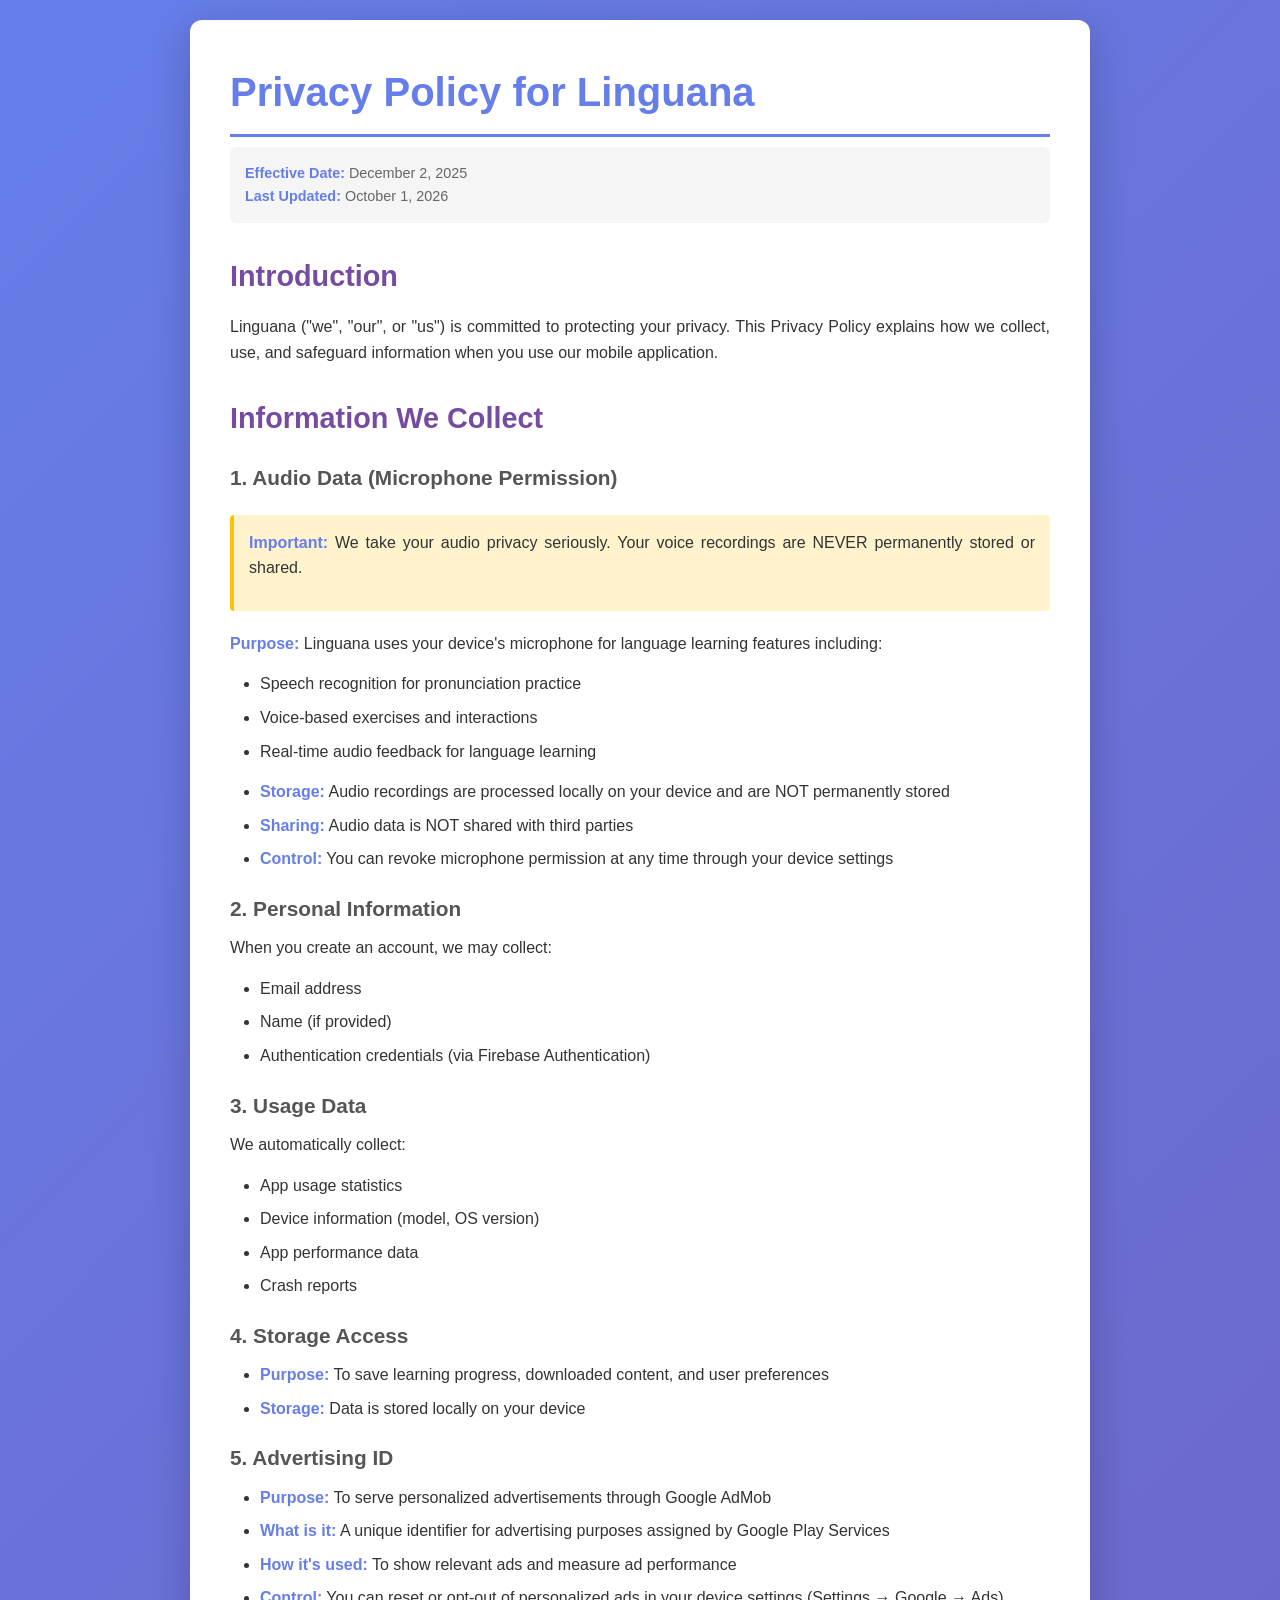
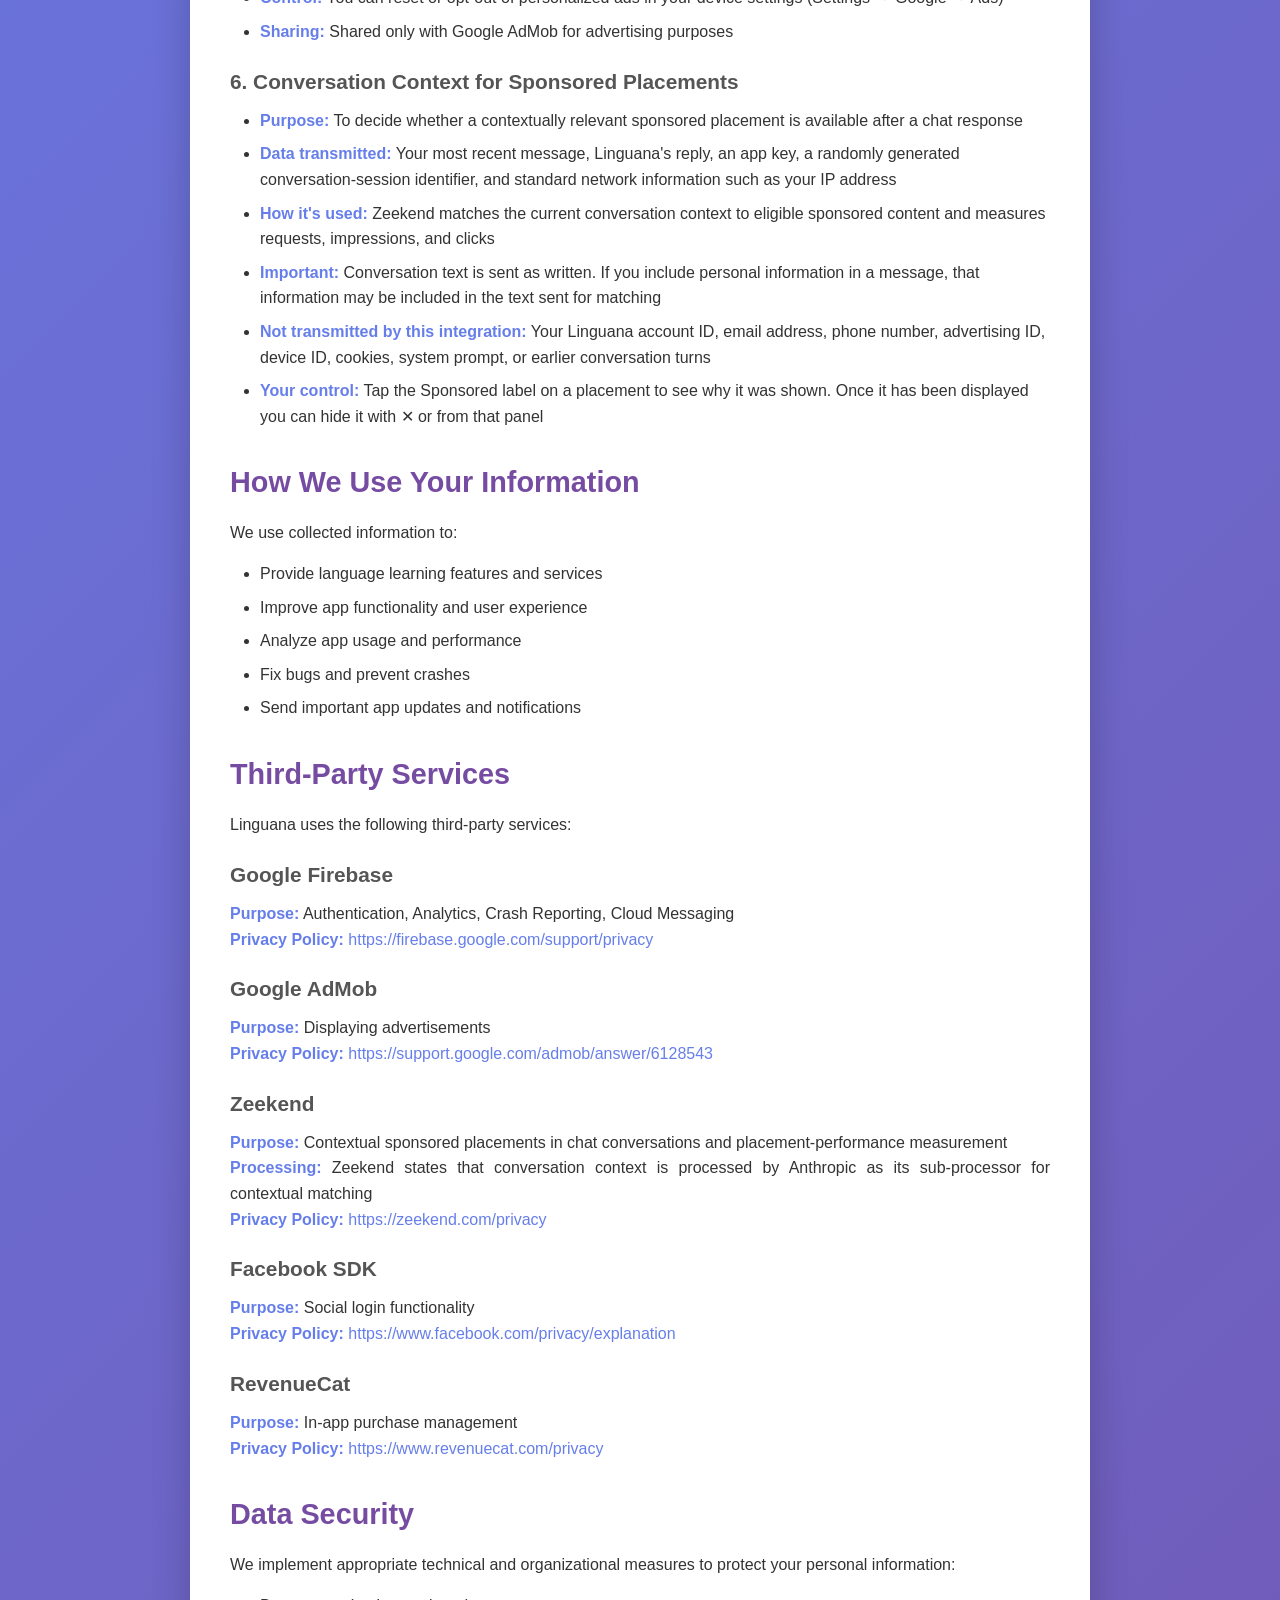
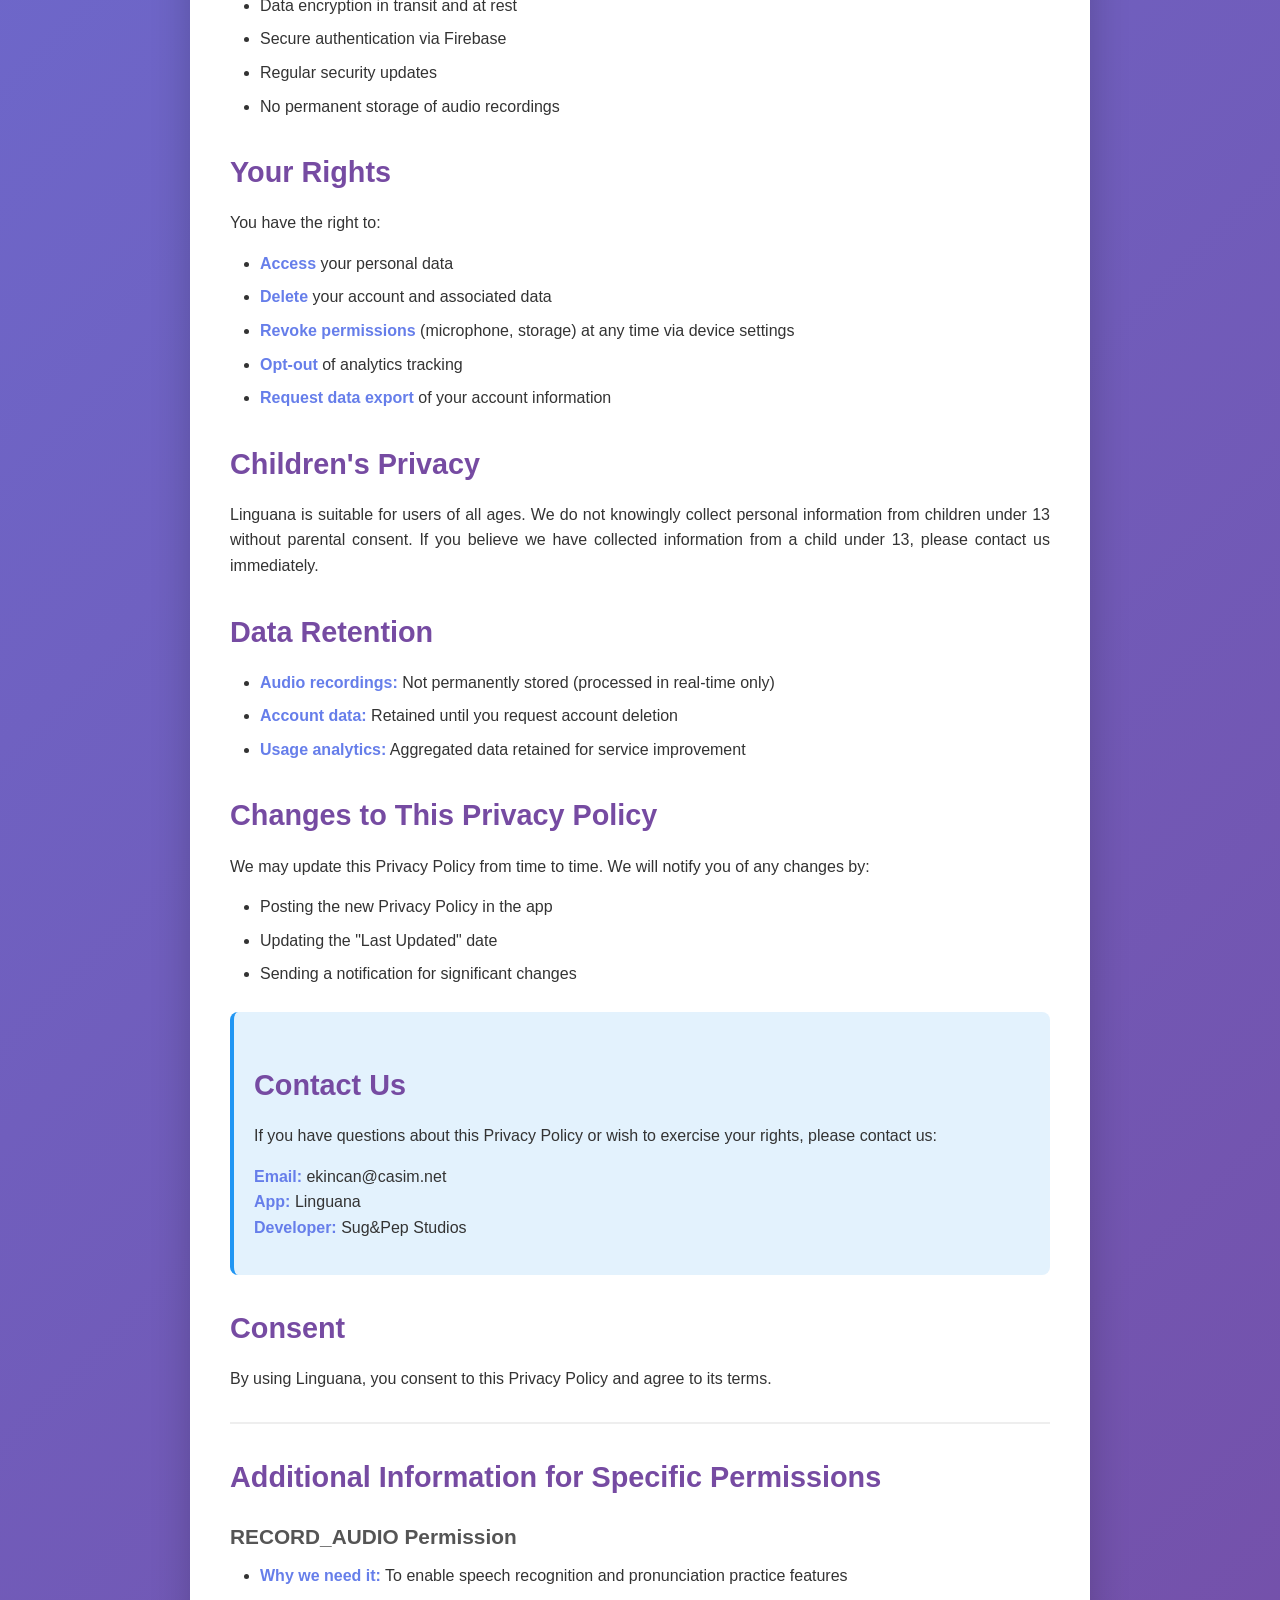
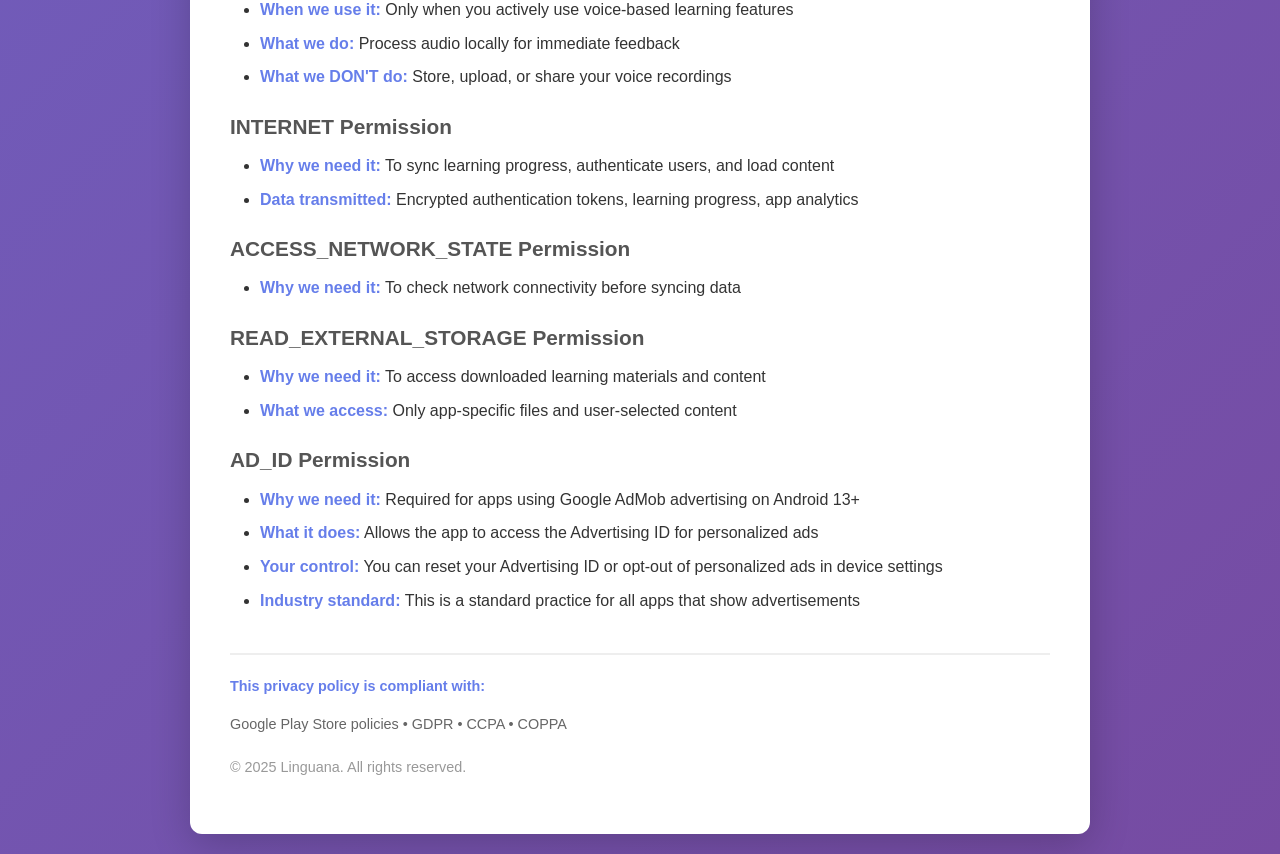
==== privacy-policy.html @ d0c9fd07 "Linguana website and privacy policy Moved out of the app repository so the app source can be private" ====
<!DOCTYPE html>
<html lang="en">
<head>
    <meta charset="UTF-8">
    <meta name="viewport" content="width=device-width, initial-scale=1.0">
    <title>Linguana - Privacy Policy</title>
    <style>
        * {
            margin: 0;
            padding: 0;
            box-sizing: border-box;
        }
        
        body {
            font-family: -apple-system, BlinkMacSystemFont, 'Segoe UI', Roboto, Oxygen, Ubuntu, Cantarell, sans-serif;
            line-height: 1.6;
            color: #333;
            background: linear-gradient(135deg, #667eea 0%, #764ba2 100%);
            padding: 20px;
            min-height: 100vh;
        }
        
        .container {
            max-width: 900px;
            margin: 0 auto;
            background: white;
            padding: 40px;
            border-radius: 12px;
            box-shadow: 0 10px 40px rgba(0,0,0,0.2);
        }
        
        h1 {
            color: #667eea;
            font-size: 2.5em;
            margin-bottom: 10px;
            border-bottom: 3px solid #667eea;
            padding-bottom: 10px;
        }
        
        h2 {
            color: #764ba2;
            font-size: 1.8em;
            margin-top: 30px;
            margin-bottom: 15px;
        }
        
        h3 {
            color: #555;
            font-size: 1.3em;
            margin-top: 20px;
            margin-bottom: 10px;
        }
        
        p {
            margin-bottom: 15px;
            text-align: justify;
        }
        
        ul, ol {
            margin-left: 30px;
            margin-bottom: 15px;
        }
        
        li {
            margin-bottom: 8px;
        }
        
        strong {
            color: #667eea;
        }
        
        .meta {
            color: #666;
            font-size: 0.9em;
            margin-bottom: 30px;
            padding: 15px;
            background: #f5f5f5;
            border-radius: 6px;
        }
        
        .section {
            margin-bottom: 25px;
        }
        
        .highlight {
            background: #fff3cd;
            padding: 15px;
            border-left: 4px solid #ffc107;
            margin: 20px 0;
            border-radius: 4px;
        }
        
        .contact-box {
            background: #e3f2fd;
            padding: 20px;
            border-radius: 8px;
            margin: 20px 0;
            border-left: 4px solid #2196f3;
        }
        
        a {
            color: #667eea;
            text-decoration: none;
        }
        
        a:hover {
            text-decoration: underline;
        }
        
        hr {
            border: none;
            border-top: 2px solid #eee;
            margin: 30px 0;
        }
        
        .footer {
            margin-top: 40px;
            padding-top: 20px;
            border-top: 2px solid #eee;
            text-align: center;
            color: #666;
            font-size: 0.9em;
        }
        
        @media (max-width: 768px) {
            .container {
                padding: 20px;
            }
            
            h1 {
                font-size: 2em;
            }
            
            h2 {
                font-size: 1.5em;
            }
        }
    </style>
</head>
<body>
    <div class="container">
        <h1>Privacy Policy for Linguana</h1>
        
        <div class="meta">
            <strong>Effective Date:</strong> December 2, 2025<br>
            <strong>Last Updated:</strong> October 1, 2026
        </div>

        <div class="section">
            <h2>Introduction</h2>
            <p>Linguana ("we", "our", or "us") is committed to protecting your privacy. This Privacy Policy explains how we collect, use, and safeguard information when you use our mobile application.</p>
        </div>

        <div class="section">
            <h2>Information We Collect</h2>
            
            <h3>1. Audio Data (Microphone Permission)</h3>
            <div class="highlight">
                <p><strong>Important:</strong> We take your audio privacy seriously. Your voice recordings are NEVER permanently stored or shared.</p>
            </div>
            <p><strong>Purpose:</strong> Linguana uses your device's microphone for language learning features including:</p>
            <ul>
                <li>Speech recognition for pronunciation practice</li>
                <li>Voice-based exercises and interactions</li>
                <li>Real-time audio feedback for language learning</li>
            </ul>
            <ul>
                <li><strong>Storage:</strong> Audio recordings are processed locally on your device and are NOT permanently stored</li>
                <li><strong>Sharing:</strong> Audio data is NOT shared with third parties</li>
                <li><strong>Control:</strong> You can revoke microphone permission at any time through your device settings</li>
            </ul>

            <h3>2. Personal Information</h3>
            <p>When you create an account, we may collect:</p>
            <ul>
                <li>Email address</li>
                <li>Name (if provided)</li>
                <li>Authentication credentials (via Firebase Authentication)</li>
            </ul>

            <h3>3. Usage Data</h3>
            <p>We automatically collect:</p>
            <ul>
                <li>App usage statistics</li>
                <li>Device information (model, OS version)</li>
                <li>App performance data</li>
                <li>Crash reports</li>
            </ul>

            <h3>4. Storage Access</h3>
            <ul>
                <li><strong>Purpose:</strong> To save learning progress, downloaded content, and user preferences</li>
                <li><strong>Storage:</strong> Data is stored locally on your device</li>
            </ul>

            <h3>5. Advertising ID</h3>
            <ul>
                <li><strong>Purpose:</strong> To serve personalized advertisements through Google AdMob</li>
                <li><strong>What is it:</strong> A unique identifier for advertising purposes assigned by Google Play Services</li>
                <li><strong>How it's used:</strong> To show relevant ads and measure ad performance</li>
                <li><strong>Control:</strong> You can reset or opt-out of personalized ads in your device settings (Settings → Google → Ads)</li>
                <li><strong>Sharing:</strong> Shared only with Google AdMob for advertising purposes</li>
            </ul>

            <h3 id="sponsored-placements">6. Conversation Context for Sponsored Placements</h3>
            <ul>
                <li><strong>Purpose:</strong> To decide whether a contextually relevant sponsored placement is available after a chat response</li>
                <li><strong>Data transmitted:</strong> Your most recent message, Linguana's reply, an app key, a randomly generated conversation-session identifier, and standard network information such as your IP address</li>
                <li><strong>How it's used:</strong> Zeekend matches the current conversation context to eligible sponsored content and measures requests, impressions, and clicks</li>
                <li><strong>Important:</strong> Conversation text is sent as written. If you include personal information in a message, that information may be included in the text sent for matching</li>
                <li><strong>Not transmitted by this integration:</strong> Your Linguana account ID, email address, phone number, advertising ID, device ID, cookies, system prompt, or earlier conversation turns</li>
                <li><strong>Your control:</strong> Tap the Sponsored label on a placement to see why it was shown. Once it has been displayed you can hide it with ✕ or from that panel</li>
            </ul>
        </div>

        <div class="section">
            <h2>How We Use Your Information</h2>
            <p>We use collected information to:</p>
            <ul>
                <li>Provide language learning features and services</li>
                <li>Improve app functionality and user experience</li>
                <li>Analyze app usage and performance</li>
                <li>Fix bugs and prevent crashes</li>
                <li>Send important app updates and notifications</li>
            </ul>
        </div>

        <div class="section">
            <h2>Third-Party Services</h2>
            <p>Linguana uses the following third-party services:</p>

            <h3>Google Firebase</h3>
            <p><strong>Purpose:</strong> Authentication, Analytics, Crash Reporting, Cloud Messaging<br>
            <strong>Privacy Policy:</strong> <a href="https://firebase.google.com/support/privacy" target="_blank">https://firebase.google.com/support/privacy</a></p>

            <h3>Google AdMob</h3>
            <p><strong>Purpose:</strong> Displaying advertisements<br>
            <strong>Privacy Policy:</strong> <a href="https://support.google.com/admob/answer/6128543" target="_blank">https://support.google.com/admob/answer/6128543</a></p>

            <h3>Zeekend</h3>
            <p><strong>Purpose:</strong> Contextual sponsored placements in chat conversations and placement-performance measurement<br>
            <strong>Processing:</strong> Zeekend states that conversation context is processed by Anthropic as its sub-processor for contextual matching<br>
            <strong>Privacy Policy:</strong> <a href="https://zeekend.com/privacy" target="_blank">https://zeekend.com/privacy</a></p>

            <h3>Facebook SDK</h3>
            <p><strong>Purpose:</strong> Social login functionality<br>
            <strong>Privacy Policy:</strong> <a href="https://www.facebook.com/privacy/explanation" target="_blank">https://www.facebook.com/privacy/explanation</a></p>

            <h3>RevenueCat</h3>
            <p><strong>Purpose:</strong> In-app purchase management<br>
            <strong>Privacy Policy:</strong> <a href="https://www.revenuecat.com/privacy" target="_blank">https://www.revenuecat.com/privacy</a></p>
        </div>

        <div class="section">
            <h2>Data Security</h2>
            <p>We implement appropriate technical and organizational measures to protect your personal information:</p>
            <ul>
                <li>Data encryption in transit and at rest</li>
                <li>Secure authentication via Firebase</li>
                <li>Regular security updates</li>
                <li>No permanent storage of audio recordings</li>
            </ul>
        </div>

        <div class="section">
            <h2>Your Rights</h2>
            <p>You have the right to:</p>
            <ul>
                <li><strong>Access</strong> your personal data</li>
                <li><strong>Delete</strong> your account and associated data</li>
                <li><strong>Revoke permissions</strong> (microphone, storage) at any time via device settings</li>
                <li><strong>Opt-out</strong> of analytics tracking</li>
                <li><strong>Request data export</strong> of your account information</li>
            </ul>
        </div>

        <div class="section">
            <h2>Children's Privacy</h2>
            <p>Linguana is suitable for users of all ages. We do not knowingly collect personal information from children under 13 without parental consent. If you believe we have collected information from a child under 13, please contact us immediately.</p>
        </div>

        <div class="section">
            <h2>Data Retention</h2>
            <ul>
                <li><strong>Audio recordings:</strong> Not permanently stored (processed in real-time only)</li>
                <li><strong>Account data:</strong> Retained until you request account deletion</li>
                <li><strong>Usage analytics:</strong> Aggregated data retained for service improvement</li>
            </ul>
        </div>

        <div class="section">
            <h2>Changes to This Privacy Policy</h2>
            <p>We may update this Privacy Policy from time to time. We will notify you of any changes by:</p>
            <ul>
                <li>Posting the new Privacy Policy in the app</li>
                <li>Updating the "Last Updated" date</li>
                <li>Sending a notification for significant changes</li>
            </ul>
        </div>

        <div class="contact-box">
            <h2>Contact Us</h2>
            <p>If you have questions about this Privacy Policy or wish to exercise your rights, please contact us:</p>
            <p>
                <strong>Email:</strong> ekincan@casim.net<br>
                <strong>App:</strong> Linguana<br>
                <strong>Developer:</strong> Sug&Pep Studios
            </p>
        </div>

        <div class="section">
            <h2>Consent</h2>
            <p>By using Linguana, you consent to this Privacy Policy and agree to its terms.</p>
        </div>

        <hr>

        <div class="section">
            <h2>Additional Information for Specific Permissions</h2>

            <h3>RECORD_AUDIO Permission</h3>
            <ul>
                <li><strong>Why we need it:</strong> To enable speech recognition and pronunciation practice features</li>
                <li><strong>When we use it:</strong> Only when you actively use voice-based learning features</li>
                <li><strong>What we do:</strong> Process audio locally for immediate feedback</li>
                <li><strong>What we DON'T do:</strong> Store, upload, or share your voice recordings</li>
            </ul>

            <h3>INTERNET Permission</h3>
            <ul>
                <li><strong>Why we need it:</strong> To sync learning progress, authenticate users, and load content</li>
                <li><strong>Data transmitted:</strong> Encrypted authentication tokens, learning progress, app analytics</li>
            </ul>

            <h3>ACCESS_NETWORK_STATE Permission</h3>
            <ul>
                <li><strong>Why we need it:</strong> To check network connectivity before syncing data</li>
            </ul>

            <h3>READ_EXTERNAL_STORAGE Permission</h3>
            <ul>
                <li><strong>Why we need it:</strong> To access downloaded learning materials and content</li>
                <li><strong>What we access:</strong> Only app-specific files and user-selected content</li>
            </ul>

            <h3>AD_ID Permission</h3>
            <ul>
                <li><strong>Why we need it:</strong> Required for apps using Google AdMob advertising on Android 13+</li>
                <li><strong>What it does:</strong> Allows the app to access the Advertising ID for personalized ads</li>
                <li><strong>Your control:</strong> You can reset your Advertising ID or opt-out of personalized ads in device settings</li>
                <li><strong>Industry standard:</strong> This is a standard practice for all apps that show advertisements</li>
            </ul>
        </div>

        <div class="footer">
            <p><strong>This privacy policy is compliant with:</strong></p>
            <p>Google Play Store policies • GDPR • CCPA • COPPA</p>
            <p style="margin-top: 20px; color: #999;">© 2025 Linguana. All rights reserved.</p>
        </div>
    </div>
</body>
</html>
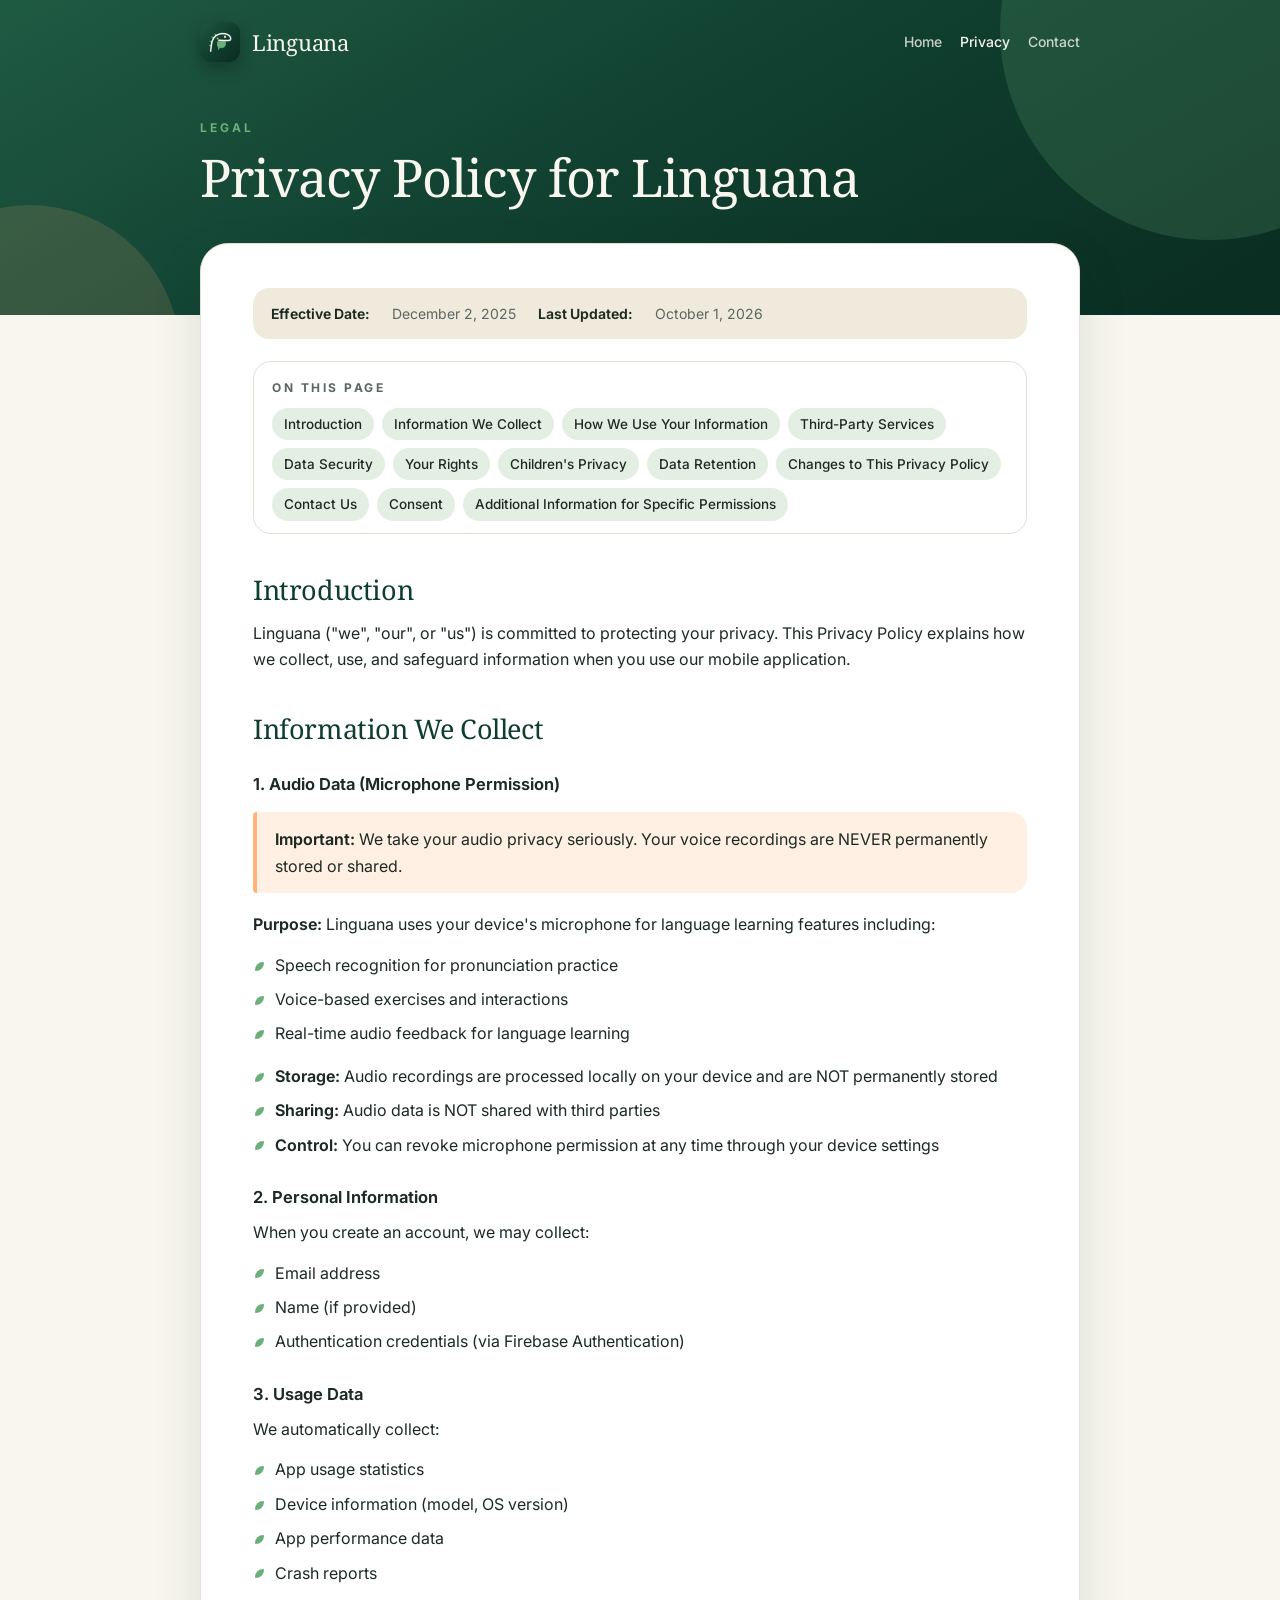
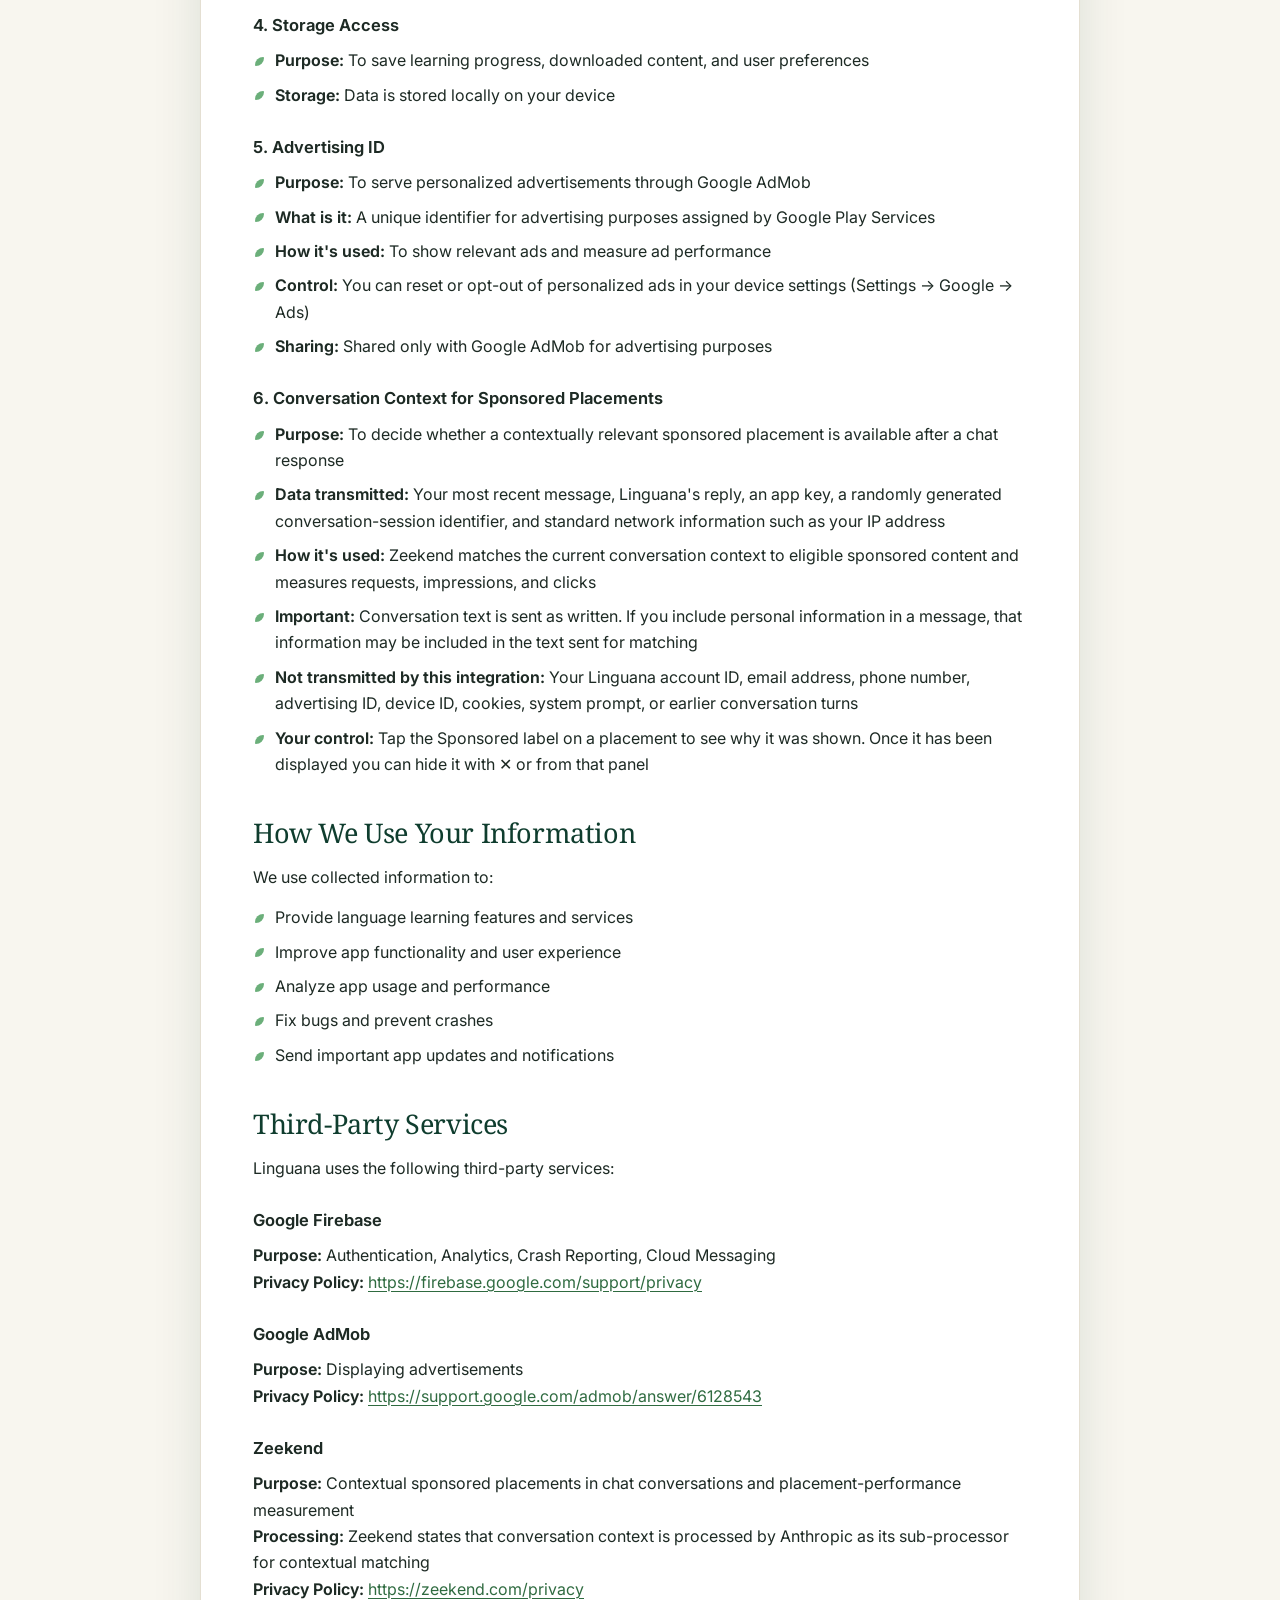
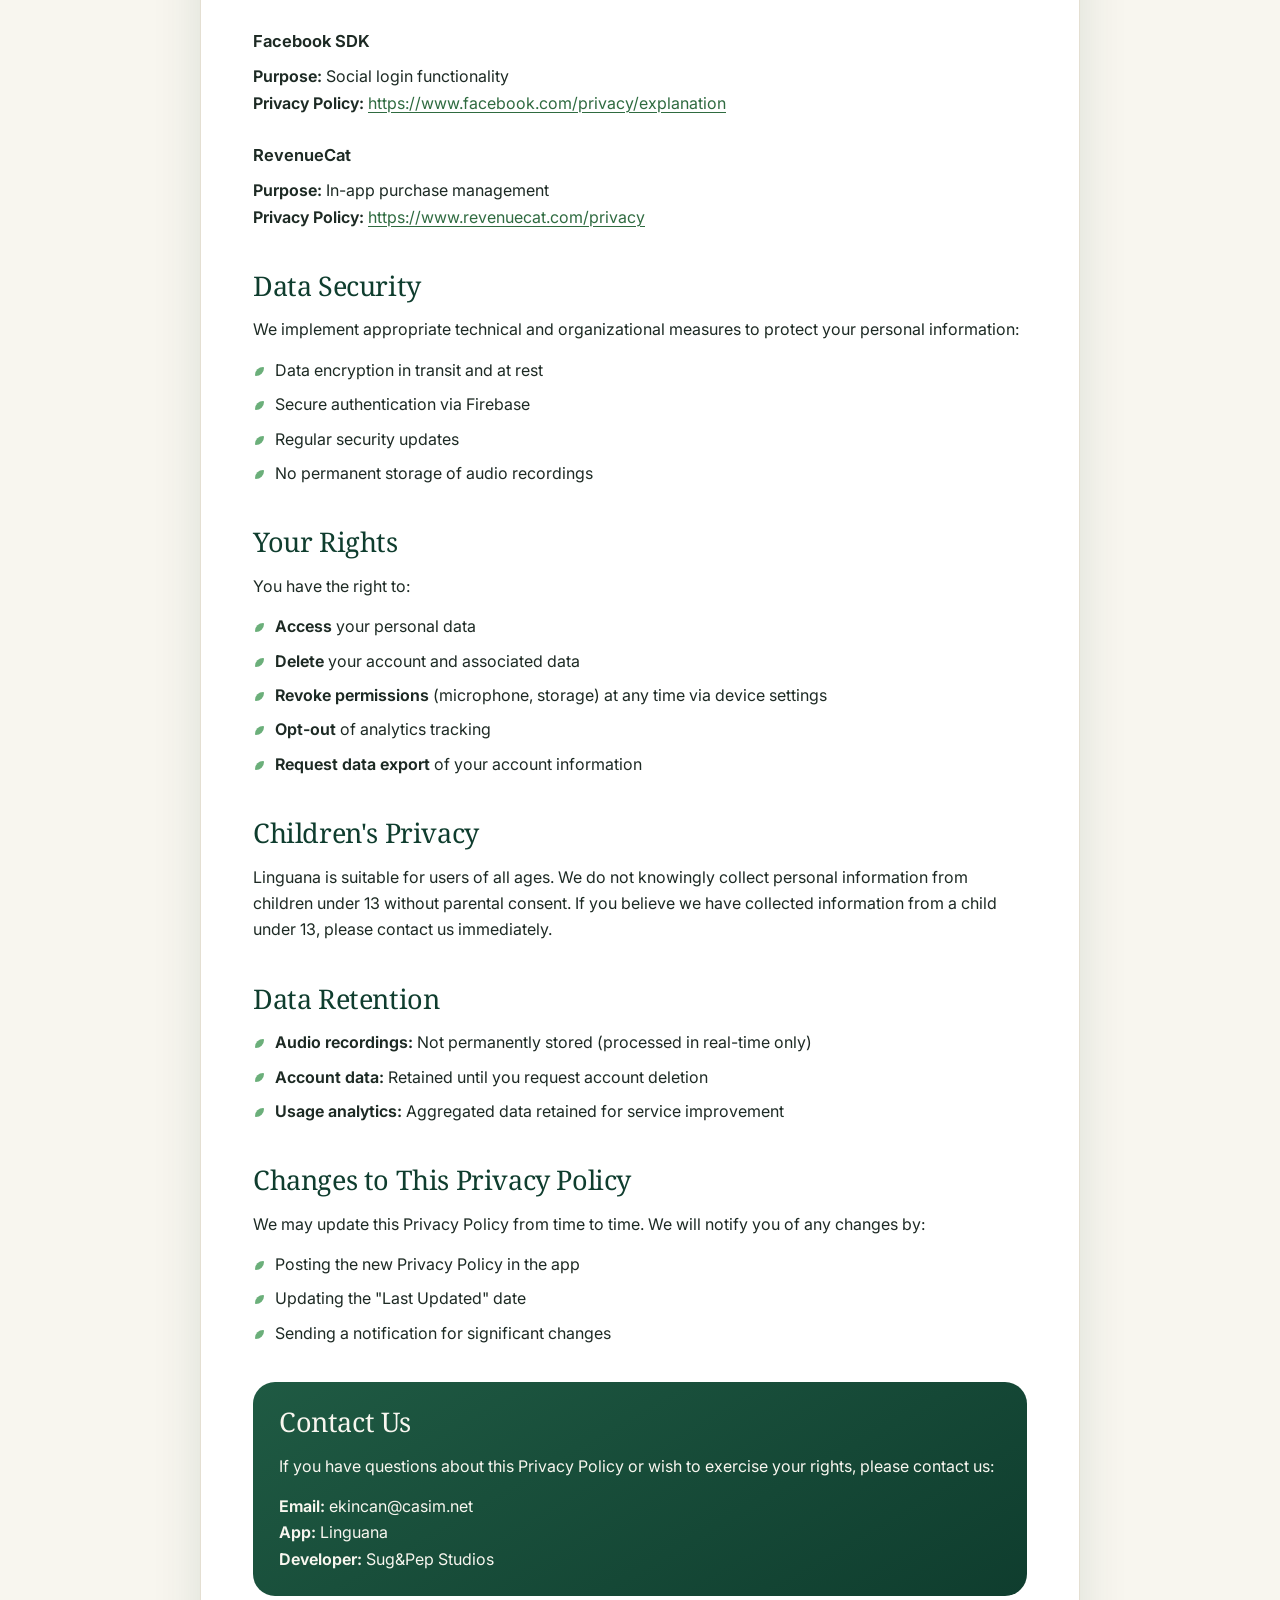
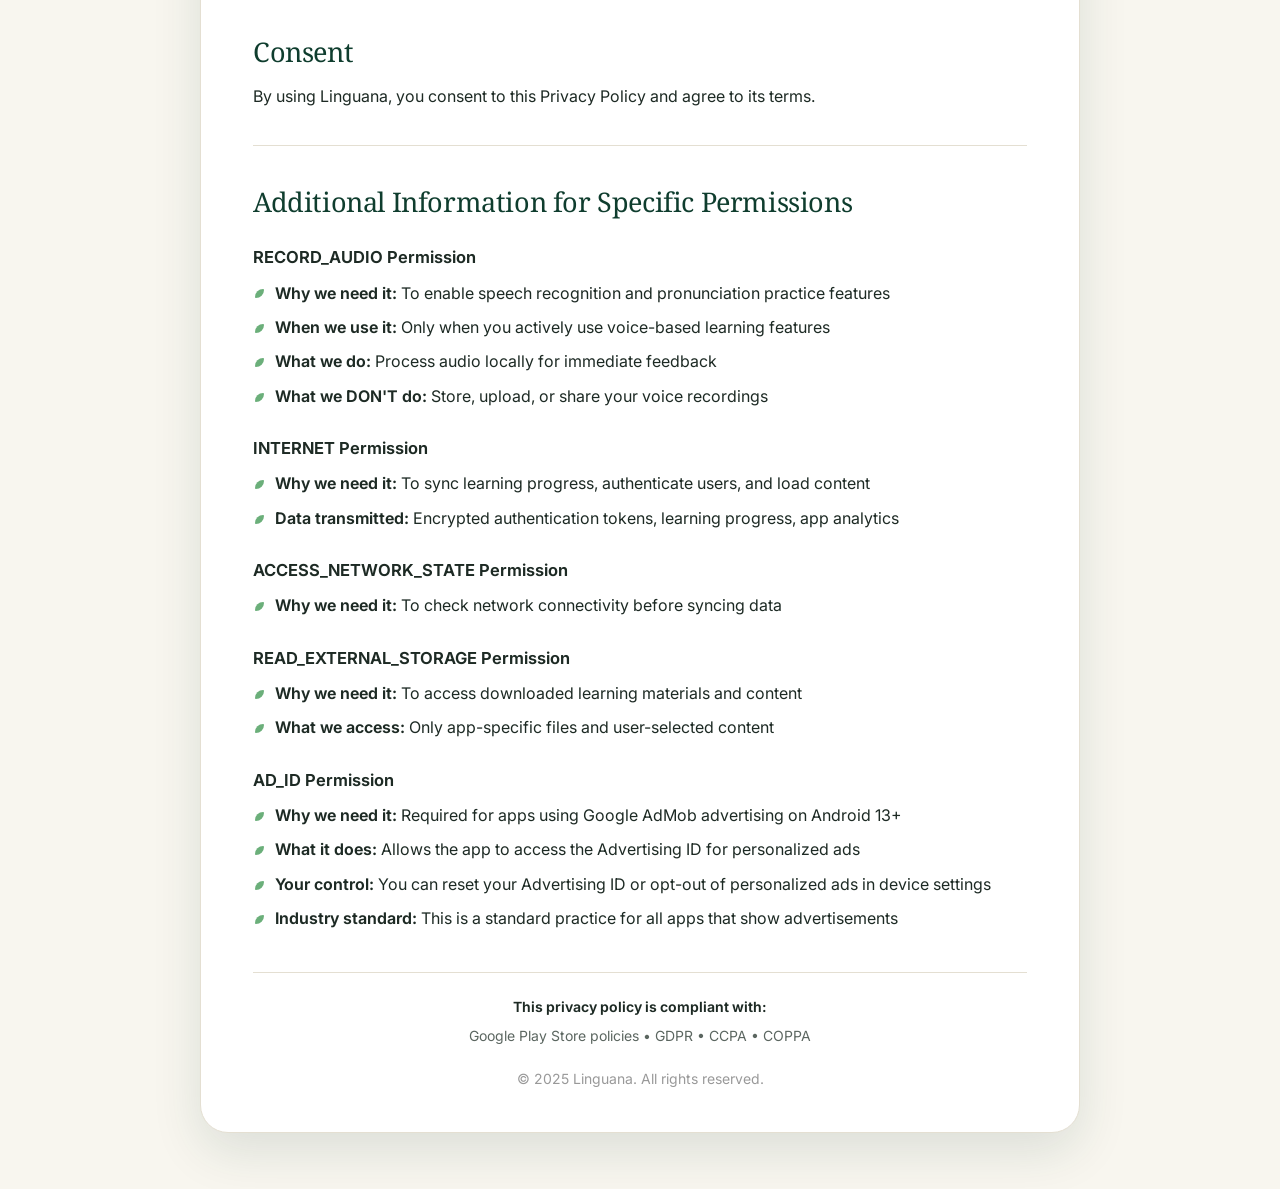
==== commit c0567274: "Restyle the site in the app's forest theme Shared site.css with the app's palette and type (Noto Ser" ====
--- a/privacy-policy.html
+++ b/privacy-policy.html
@@ -4,155 +4,62 @@
     <meta charset="UTF-8">
     <meta name="viewport" content="width=device-width, initial-scale=1.0">
     <title>Linguana - Privacy Policy</title>
-    <style>
-        * {
-            margin: 0;
-            padding: 0;
-            box-sizing: border-box;
-        }
-        
-        body {
-            font-family: -apple-system, BlinkMacSystemFont, 'Segoe UI', Roboto, Oxygen, Ubuntu, Cantarell, sans-serif;
-            line-height: 1.6;
-            color: #333;
-            background: linear-gradient(135deg, #667eea 0%, #764ba2 100%);
-            padding: 20px;
-            min-height: 100vh;
-        }
-        
-        .container {
-            max-width: 900px;
-            margin: 0 auto;
-            background: white;
-            padding: 40px;
-            border-radius: 12px;
-            box-shadow: 0 10px 40px rgba(0,0,0,0.2);
-        }
-        
-        h1 {
-            color: #667eea;
-            font-size: 2.5em;
-            margin-bottom: 10px;
-            border-bottom: 3px solid #667eea;
-            padding-bottom: 10px;
-        }
-        
-        h2 {
-            color: #764ba2;
-            font-size: 1.8em;
-            margin-top: 30px;
-            margin-bottom: 15px;
-        }
-        
-        h3 {
-            color: #555;
-            font-size: 1.3em;
-            margin-top: 20px;
-            margin-bottom: 10px;
-        }
-        
-        p {
-            margin-bottom: 15px;
-            text-align: justify;
-        }
-        
-        ul, ol {
-            margin-left: 30px;
-            margin-bottom: 15px;
-        }
-        
-        li {
-            margin-bottom: 8px;
-        }
-        
-        strong {
-            color: #667eea;
-        }
-        
-        .meta {
-            color: #666;
-            font-size: 0.9em;
-            margin-bottom: 30px;
-            padding: 15px;
-            background: #f5f5f5;
-            border-radius: 6px;
-        }
-        
-        .section {
-            margin-bottom: 25px;
-        }
-        
-        .highlight {
-            background: #fff3cd;
-            padding: 15px;
-            border-left: 4px solid #ffc107;
-            margin: 20px 0;
-            border-radius: 4px;
-        }
-        
-        .contact-box {
-            background: #e3f2fd;
-            padding: 20px;
-            border-radius: 8px;
-            margin: 20px 0;
-            border-left: 4px solid #2196f3;
-        }
-        
-        a {
-            color: #667eea;
-            text-decoration: none;
-        }
-        
-        a:hover {
-            text-decoration: underline;
-        }
-        
-        hr {
-            border: none;
-            border-top: 2px solid #eee;
-            margin: 30px 0;
-        }
-        
-        .footer {
-            margin-top: 40px;
-            padding-top: 20px;
-            border-top: 2px solid #eee;
-            text-align: center;
-            color: #666;
-            font-size: 0.9em;
-        }
-        
-        @media (max-width: 768px) {
-            .container {
-                padding: 20px;
-            }
-            
-            h1 {
-                font-size: 2em;
-            }
-            
-            h2 {
-                font-size: 1.5em;
-            }
-        }
-    </style>
+    <meta name="description" content="How the Linguana language learning app collects, uses and protects your information.">
+    <link rel="preconnect" href="https://fonts.googleapis.com">
+    <link rel="preconnect" href="https://fonts.gstatic.com" crossorigin>
+    <link href="https://fonts.googleapis.com/css2?family=Inter:wght@400;500;600;700&family=Noto+Serif:ital@0;1&display=swap" rel="stylesheet">
+    <link rel="stylesheet" href="site.css">
+    <link rel="icon" type="image/png" href="icon.png">
+    <meta name="theme-color" content="#0F3D2E">
 </head>
 <body>
-    <div class="container">
-        <h1>Privacy Policy for Linguana</h1>
+    <header class="band">
+        <div class="band-inner">
+            <div class="brand-row">
+                <a class="brand" href="index.html"><img src="icon.png" alt=""><span>Linguana</span></a>
+                <nav class="top-links">
+                    <a href="index.html">Home</a>
+                    <a href="privacy-policy.html" aria-current="page">Privacy</a>
+                    <a href="mailto:ekincan@casim.net">Contact</a>
+                </nav>
+            </div>
+            <div class="eyebrow">Legal</div>
+            <h1>Privacy Policy for Linguana</h1>
+        </div>
+    </header>
+
+    <main class="container">
         
         <div class="meta">
             <strong>Effective Date:</strong> December 2, 2025<br>
             <strong>Last Updated:</strong> October 1, 2026
         </div>
 
-        <div class="section">
-            <h2>Introduction</h2>
+        <nav class="toc" aria-label="Contents">
+            <div class="toc-title">On this page</div>
+            <ol>
+                <li><a href="#introduction">Introduction</a></li>
+                <li><a href="#information-we-collect">Information We Collect</a></li>
+                <li><a href="#how-we-use-your-information">How We Use Your Information</a></li>
+                <li><a href="#third-party-services">Third-Party Services</a></li>
+                <li><a href="#data-security">Data Security</a></li>
+                <li><a href="#your-rights">Your Rights</a></li>
+                <li><a href="#children-s-privacy">Children's Privacy</a></li>
+                <li><a href="#data-retention">Data Retention</a></li>
+                <li><a href="#changes-to-this-privacy-policy">Changes to This Privacy Policy</a></li>
+                <li><a href="#contact-us">Contact Us</a></li>
+                <li><a href="#consent">Consent</a></li>
+                <li><a href="#additional-information-for-specific-permissions">Additional Information for Specific Permissions</a></li>
+            </ol>
+        </nav>
+
+        <div class="section">
+            <h2 id="introduction">Introduction</h2>
             <p>Linguana ("we", "our", or "us") is committed to protecting your privacy. This Privacy Policy explains how we collect, use, and safeguard information when you use our mobile application.</p>
         </div>
 
         <div class="section">
-            <h2>Information We Collect</h2>
+            <h2 id="information-we-collect">Information We Collect</h2>
             
             <h3>1. Audio Data (Microphone Permission)</h3>
             <div class="highlight">
@@ -214,7 +121,7 @@
         </div>
 
         <div class="section">
-            <h2>How We Use Your Information</h2>
+            <h2 id="how-we-use-your-information">How We Use Your Information</h2>
             <p>We use collected information to:</p>
             <ul>
                 <li>Provide language learning features and services</li>
@@ -226,7 +133,7 @@
         </div>
 
         <div class="section">
-            <h2>Third-Party Services</h2>
+            <h2 id="third-party-services">Third-Party Services</h2>
             <p>Linguana uses the following third-party services:</p>
 
             <h3>Google Firebase</h3>
@@ -252,7 +159,7 @@
         </div>
 
         <div class="section">
-            <h2>Data Security</h2>
+            <h2 id="data-security">Data Security</h2>
             <p>We implement appropriate technical and organizational measures to protect your personal information:</p>
             <ul>
                 <li>Data encryption in transit and at rest</li>
@@ -263,7 +170,7 @@
         </div>
 
         <div class="section">
-            <h2>Your Rights</h2>
+            <h2 id="your-rights">Your Rights</h2>
             <p>You have the right to:</p>
             <ul>
                 <li><strong>Access</strong> your personal data</li>
@@ -275,12 +182,12 @@
         </div>
 
         <div class="section">
-            <h2>Children's Privacy</h2>
+            <h2 id="children-s-privacy">Children's Privacy</h2>
             <p>Linguana is suitable for users of all ages. We do not knowingly collect personal information from children under 13 without parental consent. If you believe we have collected information from a child under 13, please contact us immediately.</p>
         </div>
 
         <div class="section">
-            <h2>Data Retention</h2>
+            <h2 id="data-retention">Data Retention</h2>
             <ul>
                 <li><strong>Audio recordings:</strong> Not permanently stored (processed in real-time only)</li>
                 <li><strong>Account data:</strong> Retained until you request account deletion</li>
@@ -289,7 +196,7 @@
         </div>
 
         <div class="section">
-            <h2>Changes to This Privacy Policy</h2>
+            <h2 id="changes-to-this-privacy-policy">Changes to This Privacy Policy</h2>
             <p>We may update this Privacy Policy from time to time. We will notify you of any changes by:</p>
             <ul>
                 <li>Posting the new Privacy Policy in the app</li>
@@ -299,7 +206,7 @@
         </div>
 
         <div class="contact-box">
-            <h2>Contact Us</h2>
+            <h2 id="contact-us">Contact Us</h2>
             <p>If you have questions about this Privacy Policy or wish to exercise your rights, please contact us:</p>
             <p>
                 <strong>Email:</strong> ekincan@casim.net<br>
@@ -309,14 +216,14 @@
         </div>
 
         <div class="section">
-            <h2>Consent</h2>
+            <h2 id="consent">Consent</h2>
             <p>By using Linguana, you consent to this Privacy Policy and agree to its terms.</p>
         </div>
 
         <hr>
 
         <div class="section">
-            <h2>Additional Information for Specific Permissions</h2>
+            <h2 id="additional-information-for-specific-permissions">Additional Information for Specific Permissions</h2>
 
             <h3>RECORD_AUDIO Permission</h3>
             <ul>
@@ -357,6 +264,6 @@
             <p>Google Play Store policies • GDPR • CCPA • COPPA</p>
             <p style="margin-top: 20px; color: #999;">© 2025 Linguana. All rights reserved.</p>
         </div>
-    </div>
+    </main>
 </body>
 </html>
--- a/site.css
+++ b/site.css
@@ -0,0 +1,248 @@
+/* Linguana site: same forest palette and type as the app */
+:root {
+  --bg: #F8F6EF;
+  --surface: #FFFFFF;
+  --sunken: #EFEADC;
+  --text: #1D2A24;
+  --text-2: #5B6660;
+  --border: #E4DFD2;
+  --heading: #0F3D2E;
+  --link: #2F6B40;
+  --leaf: #6BAF7A;
+  --leaf-tint: #E3EFE2;
+  --sun: #FFB27A;
+  --sun-tint: #FFF0E3;
+  --band-1: #1F5A43;
+  --band-2: #0F3D2E;
+  --band-3: #0A2C21;
+  --paper: #F8F6EF;
+  --shadow: 0 18px 50px rgba(15, 61, 46, 0.12);
+}
+
+@media (prefers-color-scheme: dark) {
+  :root {
+    --bg: #0E1A15;
+    --surface: #15241D;
+    --sunken: #1C2E25;
+    --text: #F3EFE4;
+    --text-2: #B4BDB5;
+    --border: #26392F;
+    --heading: #F3EFE4;
+    --link: #93C79E;
+    --leaf-tint: rgba(107, 175, 122, 0.14);
+    --sun-tint: rgba(255, 178, 122, 0.12);
+    --shadow: 0 18px 50px rgba(0, 0, 0, 0.35);
+  }
+}
+
+* { margin: 0; padding: 0; box-sizing: border-box; }
+
+html { scroll-behavior: smooth; }
+
+body {
+  font-family: 'Inter', -apple-system, BlinkMacSystemFont, 'Segoe UI', Roboto, sans-serif;
+  font-size: 16px;
+  line-height: 1.65;
+  color: var(--text);
+  background: var(--bg);
+  -webkit-font-smoothing: antialiased;
+}
+
+/* ---------- Forest band ---------- */
+.band {
+  position: relative;
+  overflow: hidden;
+  background: linear-gradient(150deg, var(--band-1) 0%, var(--band-2) 55%, var(--band-3) 100%);
+  color: var(--paper);
+  padding: 22px 20px 110px;
+}
+.band::before, .band::after {
+  content: '';
+  position: absolute;
+  border-radius: 50%;
+  pointer-events: none;
+}
+.band::before { width: 420px; height: 420px; right: -140px; top: -180px; background: rgba(107, 175, 122, 0.20); }
+.band::after { width: 300px; height: 300px; left: -120px; bottom: -190px; background: rgba(255, 178, 122, 0.14); }
+
+.band-inner { position: relative; z-index: 1; max-width: 880px; margin: 0 auto; }
+
+.brand-row { display: flex; align-items: center; justify-content: space-between; gap: 16px; }
+.brand { display: inline-flex; align-items: center; gap: 12px; color: var(--paper); text-decoration: none; }
+.brand img { width: 40px; height: 40px; border-radius: 11px; box-shadow: 0 6px 16px rgba(0, 0, 0, 0.25); }
+.brand span { font-family: 'Noto Serif', Georgia, serif; font-size: 22px; letter-spacing: -0.3px; }
+.top-links { display: flex; gap: 18px; font-size: 14px; font-weight: 500; }
+.top-links a { color: rgba(248, 246, 239, 0.8); text-decoration: none; }
+.top-links a:hover, .top-links a[aria-current] { color: var(--paper); }
+
+.eyebrow {
+  margin-top: 56px;
+  font-size: 12px;
+  font-weight: 700;
+  letter-spacing: 3px;
+  text-transform: uppercase;
+  color: var(--leaf);
+}
+.band h1 {
+  margin-top: 10px;
+  font-family: 'Noto Serif', Georgia, serif;
+  font-weight: 400;
+  font-size: clamp(34px, 6vw, 52px);
+  line-height: 1.1;
+  letter-spacing: -1px;
+  color: var(--paper);
+}
+.band h1 em { font-style: italic; }
+.band .lede { margin-top: 14px; max-width: 620px; font-size: 17px; color: rgba(248, 246, 239, 0.76); }
+
+/* ---------- Content card ---------- */
+main.container {
+  position: relative;
+  z-index: 2;
+  max-width: 880px;
+  margin: -72px auto 56px;
+  background: var(--surface);
+  border: 1px solid var(--border);
+  border-radius: 28px;
+  box-shadow: var(--shadow);
+  padding: 44px 52px 36px;
+}
+
+h2 {
+  font-family: 'Noto Serif', Georgia, serif;
+  font-weight: 400;
+  font-size: 27px;
+  line-height: 1.2;
+  letter-spacing: -0.4px;
+  color: var(--heading);
+  margin: 40px 0 14px;
+  scroll-margin-top: 20px;
+}
+.section:first-of-type h2, section:first-of-type h2 { margin-top: 8px; }
+
+h3 {
+  font-size: 16.5px;
+  font-weight: 650;
+  color: var(--text);
+  margin: 26px 0 8px;
+  scroll-margin-top: 20px;
+}
+
+p { margin-bottom: 14px; }
+
+ul, ol { margin: 0 0 16px; padding-left: 0; list-style: none; }
+li { position: relative; padding-left: 22px; margin-bottom: 8px; }
+li::before {
+  content: '';
+  position: absolute;
+  left: 2px;
+  top: 0.62em;
+  width: 9px;
+  height: 9px;
+  background: var(--leaf);
+  border-radius: 9px 1px 9px 1px; /* the app's leaf shape */
+}
+
+strong { font-weight: 650; color: var(--text); }
+
+a { color: var(--link); text-decoration: underline; text-decoration-thickness: 1px; text-underline-offset: 3px; }
+a:hover { text-decoration-thickness: 2px; }
+
+hr { border: none; border-top: 1px solid var(--border); margin: 36px 0; }
+
+/* ---------- Privacy policy pieces ---------- */
+.meta {
+  display: flex;
+  flex-wrap: wrap;
+  gap: 8px 22px;
+  font-size: 14px;
+  color: var(--text-2);
+  padding: 14px 18px;
+  background: var(--sunken);
+  border-radius: 16px;
+  margin-bottom: 22px;
+}
+.meta br { display: none; }
+
+.toc {
+  border: 1px solid var(--border);
+  border-radius: 18px;
+  padding: 16px 18px 12px;
+  margin-bottom: 8px;
+}
+.toc-title { font-size: 12px; font-weight: 700; letter-spacing: 2.5px; text-transform: uppercase; color: var(--text-2); margin-bottom: 10px; }
+.toc ol { display: flex; flex-wrap: wrap; gap: 8px; margin: 0; }
+.toc li { padding: 0; margin: 0; }
+.toc li::before { display: none; }
+.toc a {
+  display: inline-block;
+  font-size: 13.5px;
+  font-weight: 500;
+  text-decoration: none;
+  color: var(--text);
+  background: var(--leaf-tint);
+  padding: 5px 12px;
+  border-radius: 999px;
+}
+.toc a:hover { background: var(--leaf); color: #fff; }
+
+.highlight {
+  background: var(--sun-tint);
+  border-left: 4px solid var(--sun);
+  border-radius: 4px 16px 16px 4px;
+  padding: 14px 18px;
+  margin: 14px 0 18px;
+}
+.highlight p { margin: 0; }
+
+.contact-box {
+  background: linear-gradient(150deg, var(--band-1), var(--band-2));
+  color: var(--paper);
+  border-radius: 22px;
+  padding: 24px 26px 10px;
+  margin: 36px 0 8px;
+}
+.contact-box h2 { color: var(--paper); margin-top: 0; }
+.contact-box strong { color: var(--paper); }
+.contact-box a { color: var(--paper); }
+
+.footer {
+  margin-top: 40px;
+  padding-top: 22px;
+  border-top: 1px solid var(--border);
+  text-align: center;
+  font-size: 14px;
+  color: var(--text-2);
+}
+.footer p { margin-bottom: 6px; }
+.footer a { margin: 0 8px; }
+
+/* ---------- Home page pieces ---------- */
+.hero { text-align: center; padding-bottom: 8px; }
+.hero img { width: 112px; height: 112px; border-radius: 28px; box-shadow: 0 12px 30px rgba(15, 61, 46, 0.25); margin-bottom: 18px; }
+.hero h1 { font-family: 'Noto Serif', Georgia, serif; font-weight: 400; font-size: 44px; letter-spacing: -1px; color: var(--heading); line-height: 1.1; margin-bottom: 10px; }
+.tagline { font-size: 18px; color: var(--text-2); max-width: 620px; margin: 0 auto; }
+
+.features { display: grid; grid-template-columns: repeat(auto-fit, minmax(240px, 1fr)); gap: 14px; }
+.feature { background: var(--sunken); border-radius: 18px; padding: 18px 20px; }
+.feature h3 { margin-top: 0; }
+.feature p { margin-bottom: 0; color: var(--text-2); }
+
+.languages { display: flex; flex-wrap: wrap; gap: 8px; }
+.languages li { padding: 5px 13px; margin: 0; background: var(--leaf-tint); border-radius: 999px; font-size: 14.5px; font-weight: 500; }
+.languages li::before { display: none; }
+
+.page-foot { max-width: 880px; margin: 0 auto; padding: 26px 20px 40px; text-align: center; font-size: 13px; color: var(--text-2); }
+
+@media (max-width: 720px) {
+  .band { padding-bottom: 96px; }
+  .top-links { gap: 14px; }
+  main.container { margin: -64px 12px 40px; padding: 28px 22px 26px; border-radius: 24px; }
+  h2 { font-size: 23px; }
+  .hero h1 { font-size: 36px; }
+}
+
+@media print {
+  .band, .toc, .top-links { display: none; }
+  main.container { margin: 0; box-shadow: none; border: none; }
+}
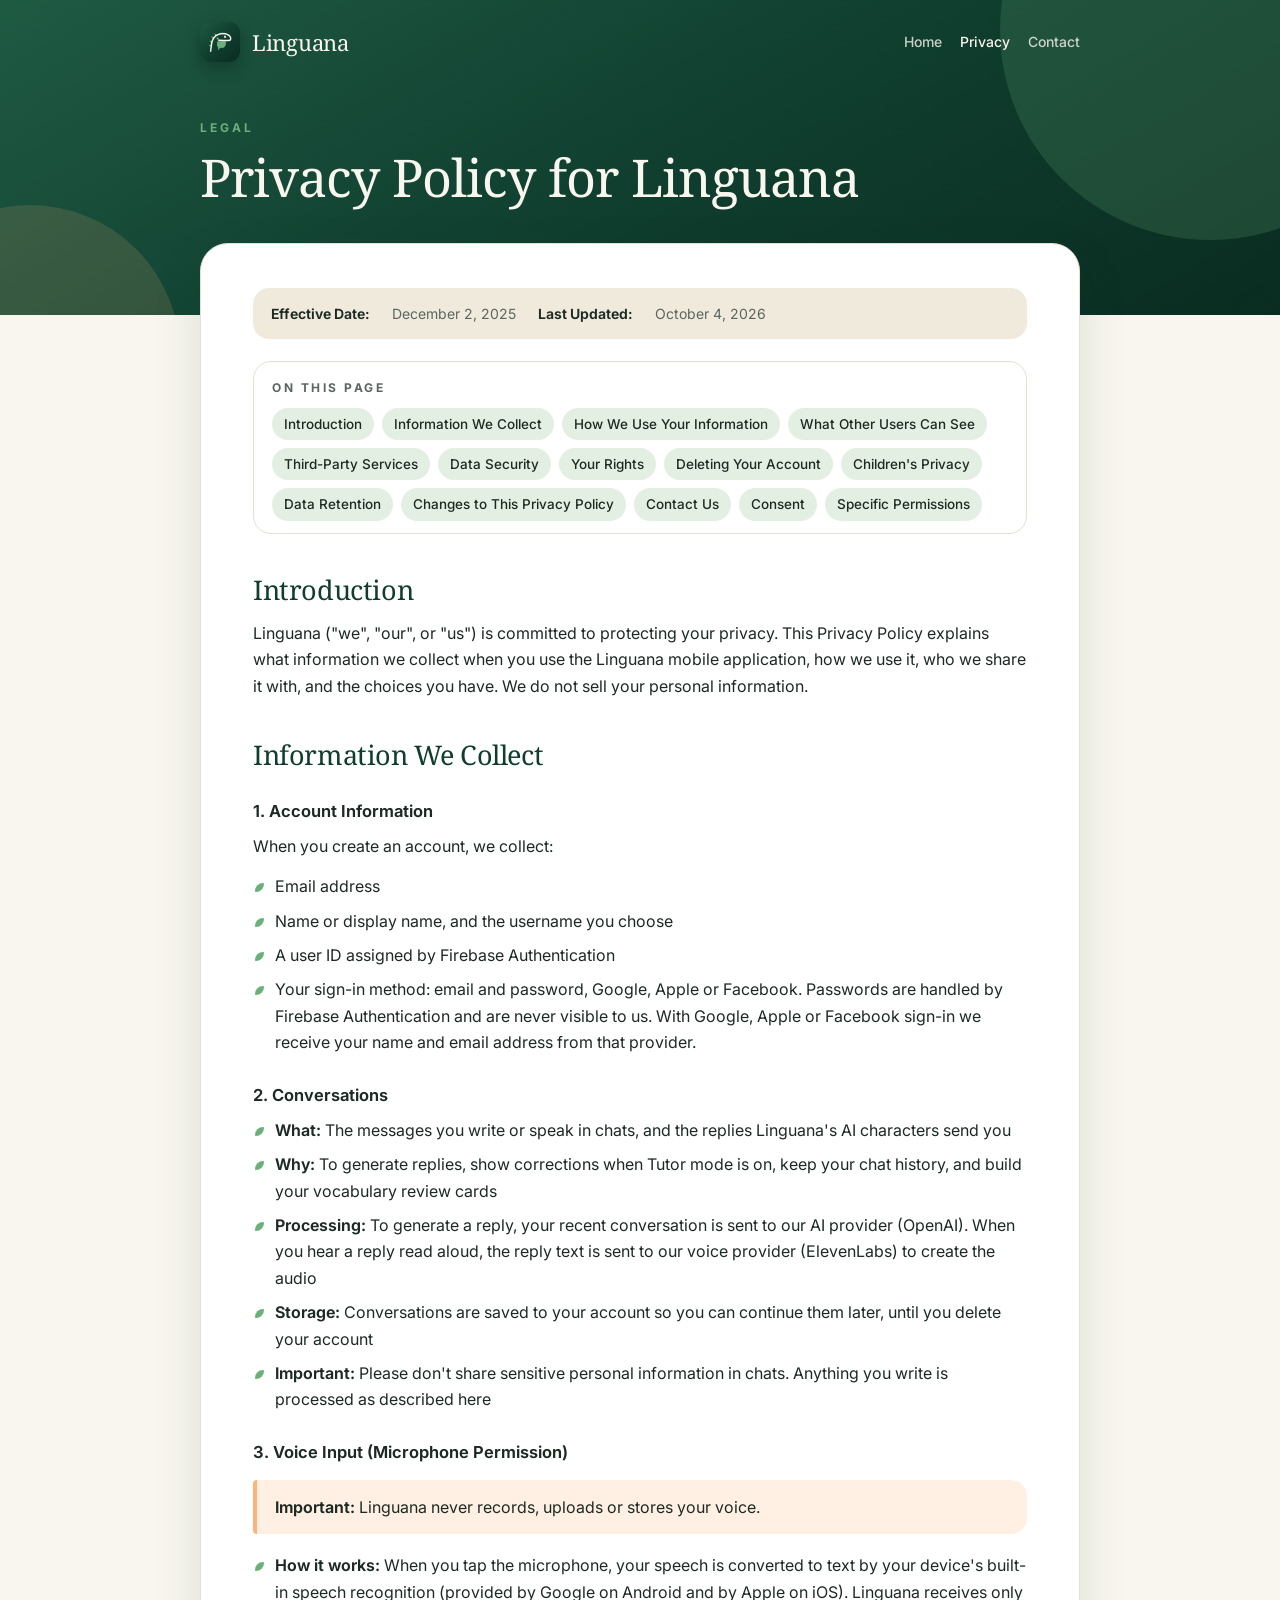
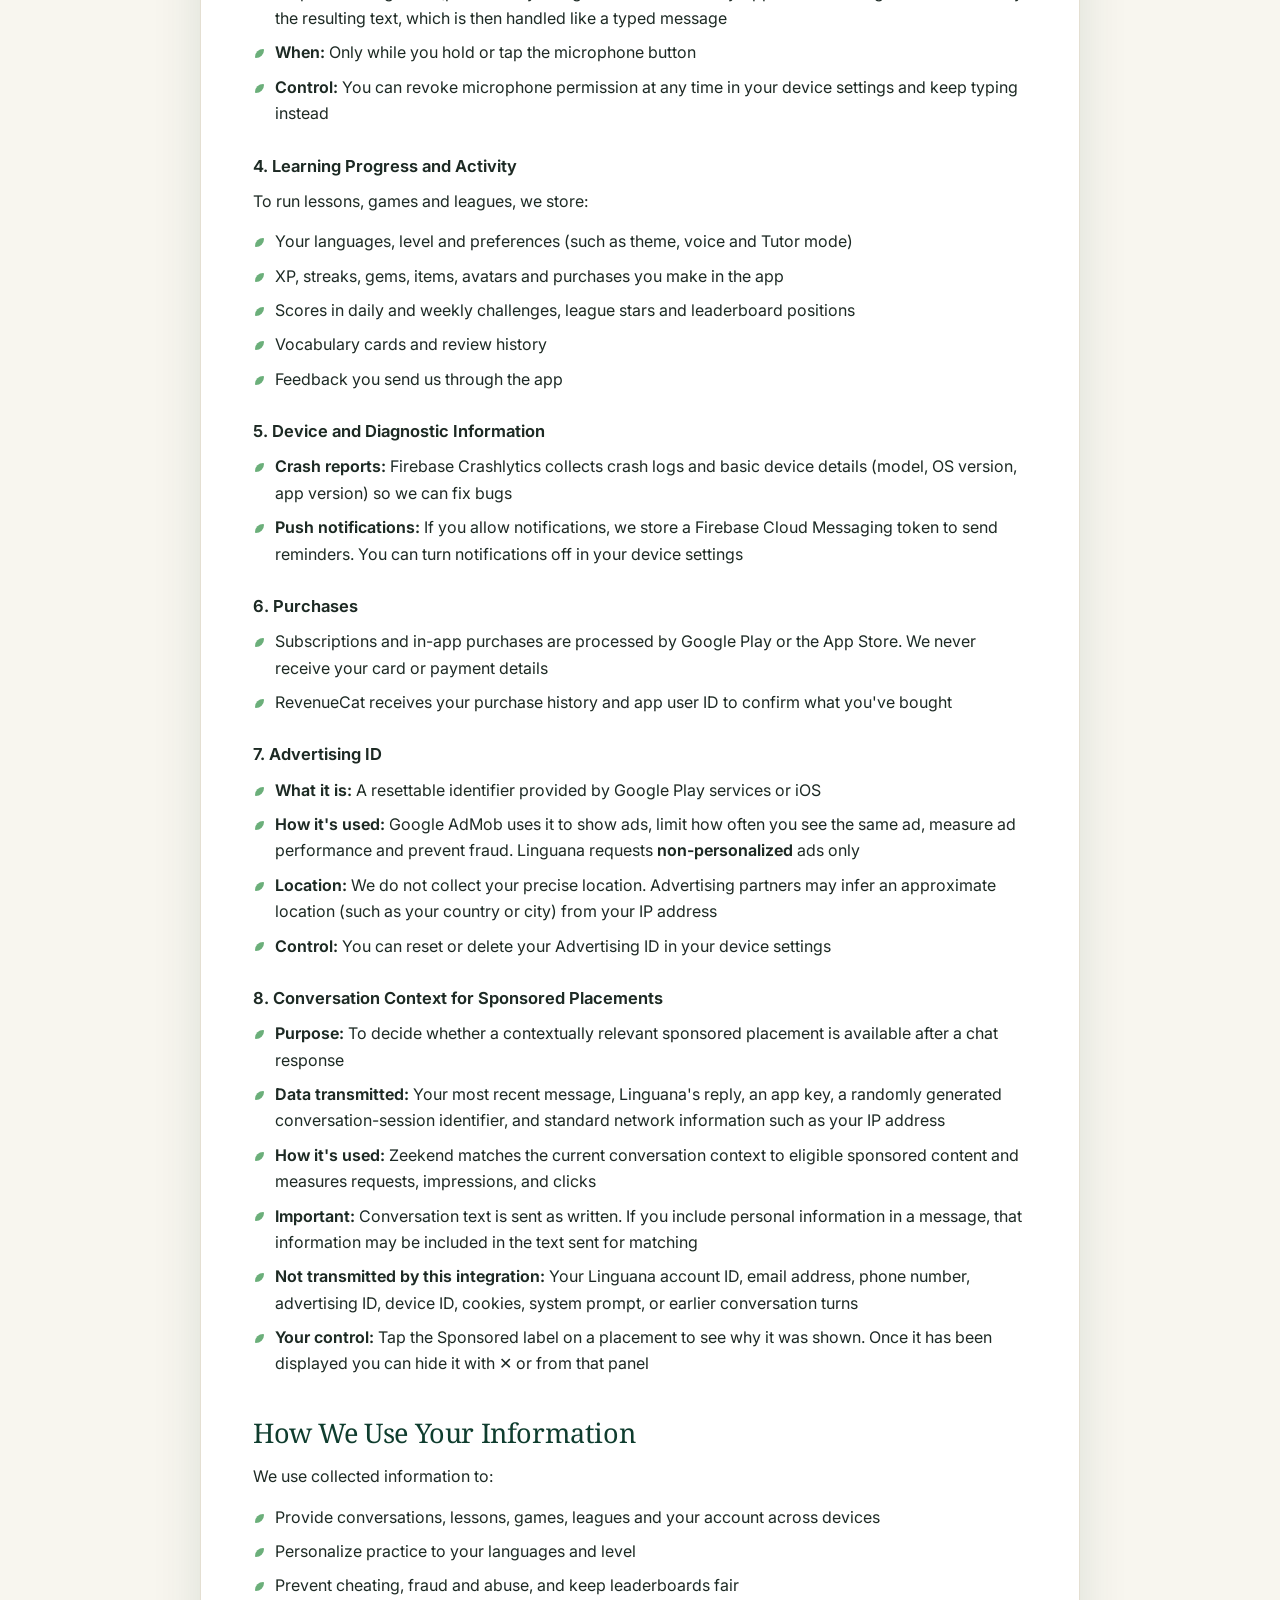
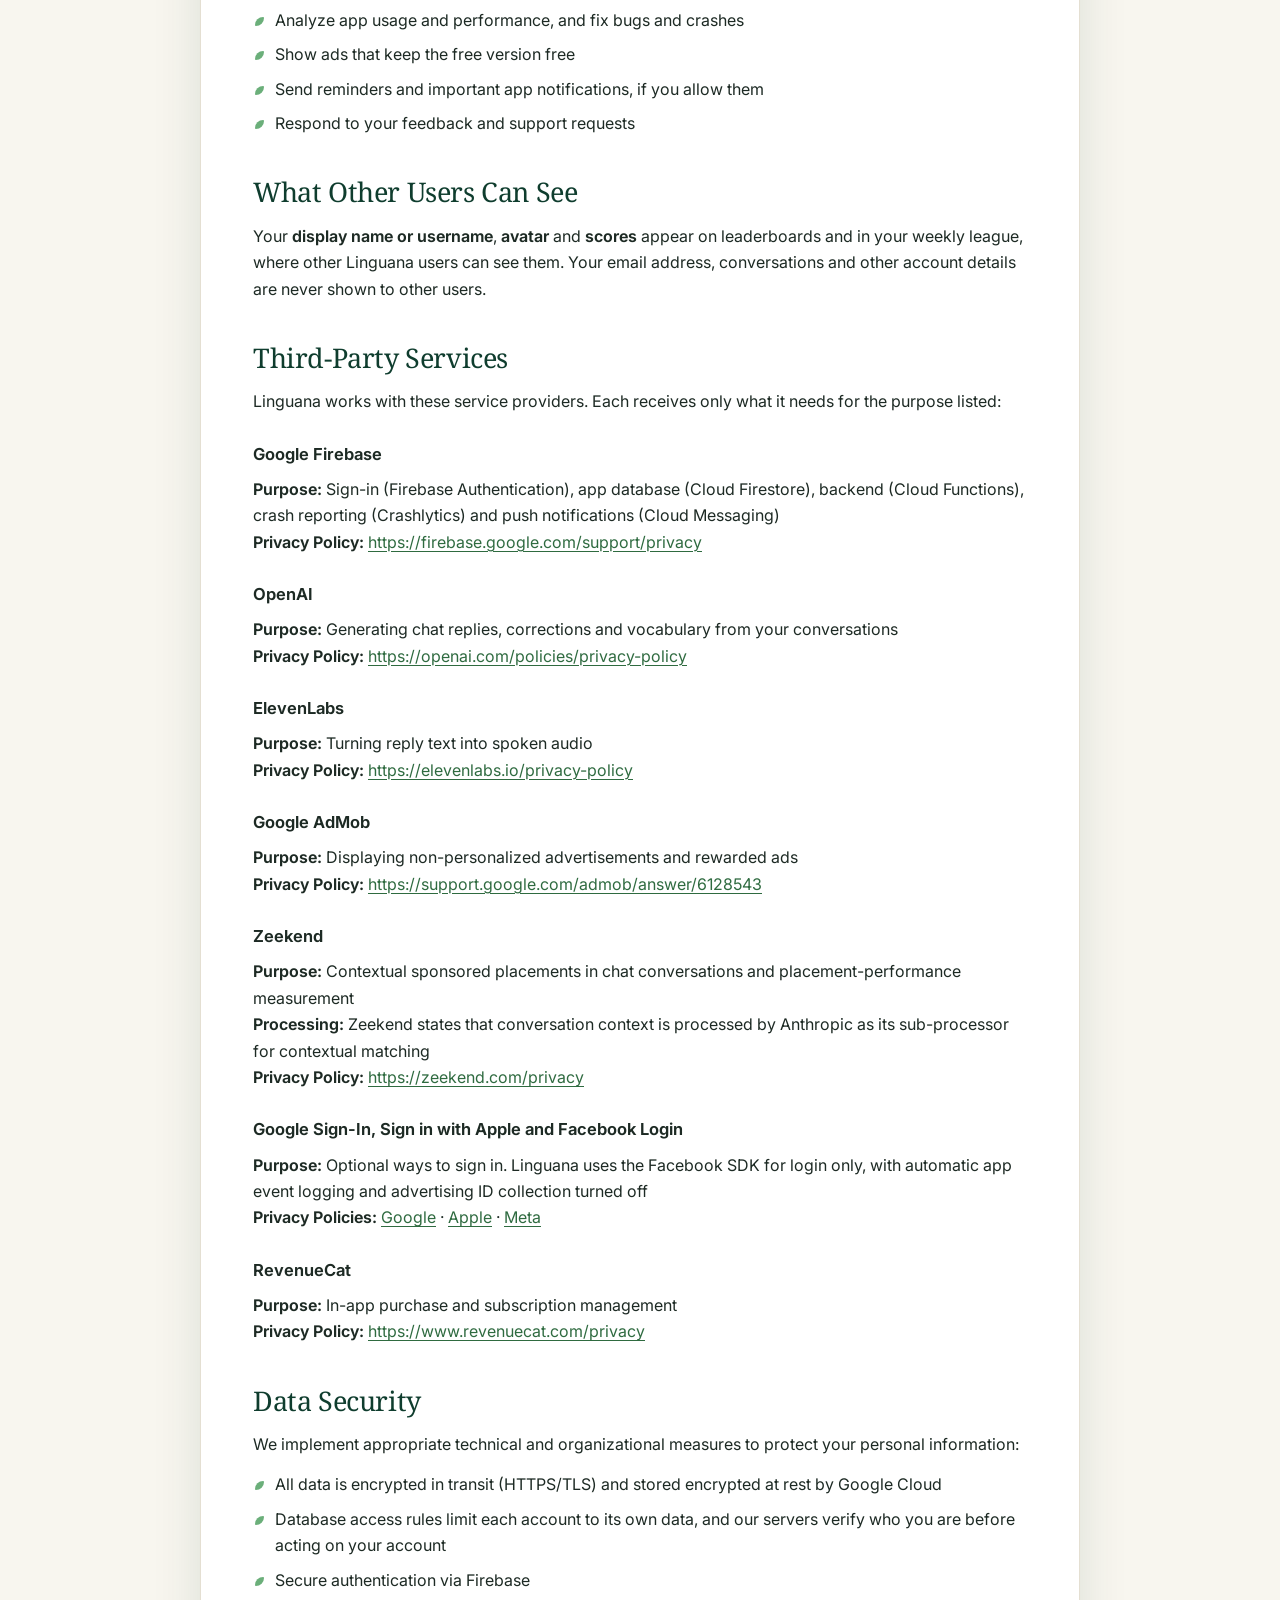
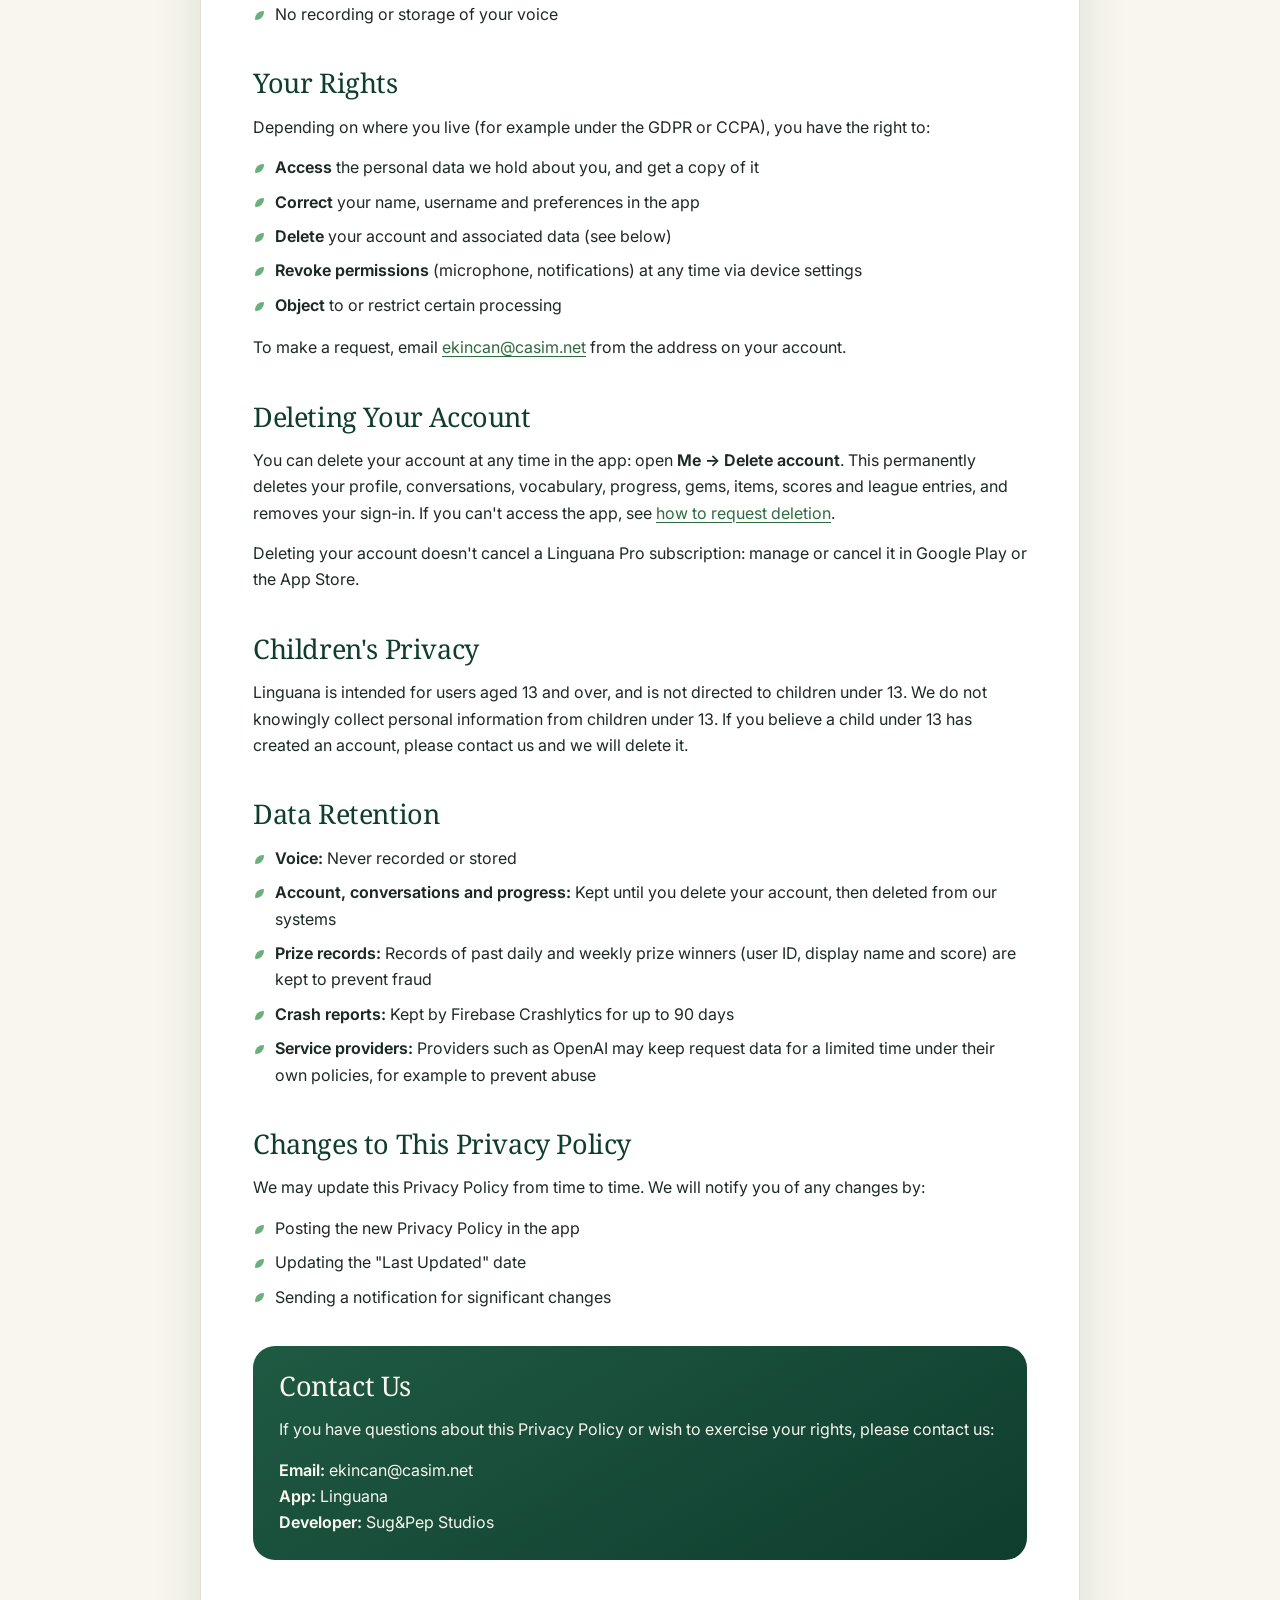
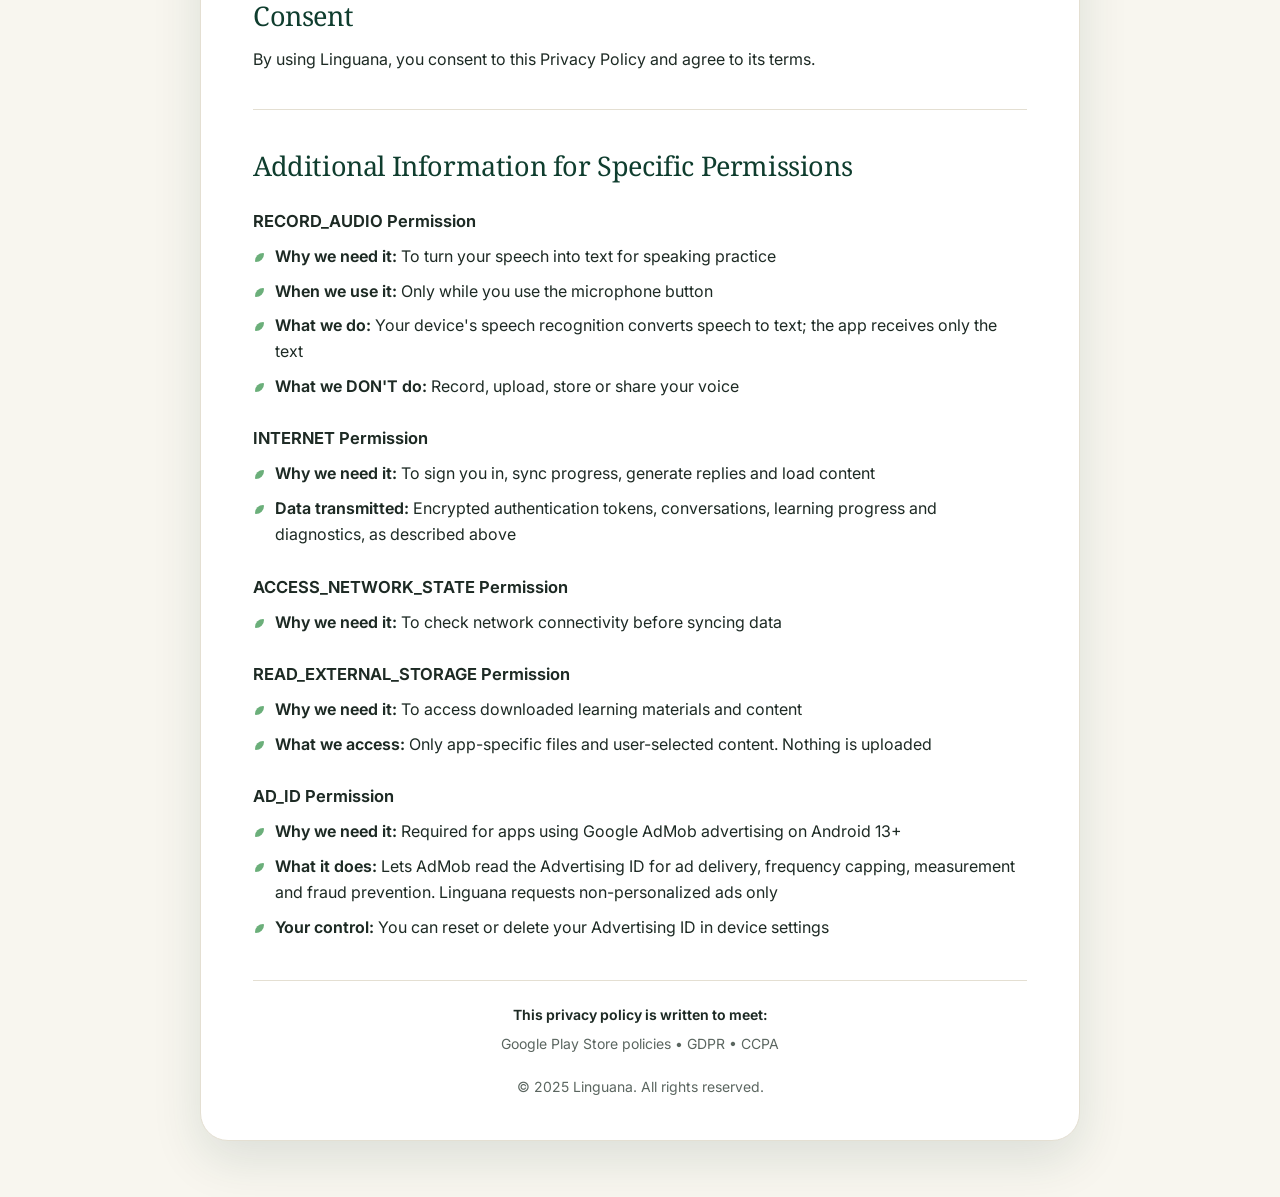
==== commit d5d3f4df: "Update the privacy policy and add an account deletion page The policy now matches the app: conversat" ====
--- a/privacy-policy.html
+++ b/privacy-policy.html
@@ -29,10 +29,10 @@
     </header>
 
     <main class="container">
-        
+
         <div class="meta">
             <strong>Effective Date:</strong> December 2, 2025<br>
-            <strong>Last Updated:</strong> October 1, 2026
+            <strong>Last Updated:</strong> October 4, 2026
         </div>
 
         <nav class="toc" aria-label="Contents">
@@ -41,75 +41,87 @@
                 <li><a href="#introduction">Introduction</a></li>
                 <li><a href="#information-we-collect">Information We Collect</a></li>
                 <li><a href="#how-we-use-your-information">How We Use Your Information</a></li>
+                <li><a href="#what-others-can-see">What Other Users Can See</a></li>
                 <li><a href="#third-party-services">Third-Party Services</a></li>
                 <li><a href="#data-security">Data Security</a></li>
                 <li><a href="#your-rights">Your Rights</a></li>
+                <li><a href="#deleting-your-account">Deleting Your Account</a></li>
                 <li><a href="#children-s-privacy">Children's Privacy</a></li>
                 <li><a href="#data-retention">Data Retention</a></li>
                 <li><a href="#changes-to-this-privacy-policy">Changes to This Privacy Policy</a></li>
                 <li><a href="#contact-us">Contact Us</a></li>
                 <li><a href="#consent">Consent</a></li>
-                <li><a href="#additional-information-for-specific-permissions">Additional Information for Specific Permissions</a></li>
+                <li><a href="#additional-information-for-specific-permissions">Specific Permissions</a></li>
             </ol>
         </nav>
 
         <div class="section">
             <h2 id="introduction">Introduction</h2>
-            <p>Linguana ("we", "our", or "us") is committed to protecting your privacy. This Privacy Policy explains how we collect, use, and safeguard information when you use our mobile application.</p>
+            <p>Linguana ("we", "our", or "us") is committed to protecting your privacy. This Privacy Policy explains what information we collect when you use the Linguana mobile application, how we use it, who we share it with, and the choices you have. We do not sell your personal information.</p>
         </div>
 
         <div class="section">
             <h2 id="information-we-collect">Information We Collect</h2>
-            
-            <h3>1. Audio Data (Microphone Permission)</h3>
+
+            <h3>1. Account Information</h3>
+            <p>When you create an account, we collect:</p>
+            <ul>
+                <li>Email address</li>
+                <li>Name or display name, and the username you choose</li>
+                <li>A user ID assigned by Firebase Authentication</li>
+                <li>Your sign-in method: email and password, Google, Apple or Facebook. Passwords are handled by Firebase Authentication and are never visible to us. With Google, Apple or Facebook sign-in we receive your name and email address from that provider.</li>
+            </ul>
+
+            <h3>2. Conversations</h3>
+            <ul>
+                <li><strong>What:</strong> The messages you write or speak in chats, and the replies Linguana's AI characters send you</li>
+                <li><strong>Why:</strong> To generate replies, show corrections when Tutor mode is on, keep your chat history, and build your vocabulary review cards</li>
+                <li><strong>Processing:</strong> To generate a reply, your recent conversation is sent to our AI provider (OpenAI). When you hear a reply read aloud, the reply text is sent to our voice provider (ElevenLabs) to create the audio</li>
+                <li><strong>Storage:</strong> Conversations are saved to your account so you can continue them later, until you delete your account</li>
+                <li><strong>Important:</strong> Please don't share sensitive personal information in chats. Anything you write is processed as described here</li>
+            </ul>
+
+            <h3>3. Voice Input (Microphone Permission)</h3>
             <div class="highlight">
-                <p><strong>Important:</strong> We take your audio privacy seriously. Your voice recordings are NEVER permanently stored or shared.</p>
+                <p><strong>Important:</strong> Linguana never records, uploads or stores your voice.</p>
             </div>
-            <p><strong>Purpose:</strong> Linguana uses your device's microphone for language learning features including:</p>
-            <ul>
-                <li>Speech recognition for pronunciation practice</li>
-                <li>Voice-based exercises and interactions</li>
-                <li>Real-time audio feedback for language learning</li>
-            </ul>
-            <ul>
-                <li><strong>Storage:</strong> Audio recordings are processed locally on your device and are NOT permanently stored</li>
-                <li><strong>Sharing:</strong> Audio data is NOT shared with third parties</li>
-                <li><strong>Control:</strong> You can revoke microphone permission at any time through your device settings</li>
-            </ul>
-
-            <h3>2. Personal Information</h3>
-            <p>When you create an account, we may collect:</p>
-            <ul>
-                <li>Email address</li>
-                <li>Name (if provided)</li>
-                <li>Authentication credentials (via Firebase Authentication)</li>
-            </ul>
-
-            <h3>3. Usage Data</h3>
-            <p>We automatically collect:</p>
-            <ul>
-                <li>App usage statistics</li>
-                <li>Device information (model, OS version)</li>
-                <li>App performance data</li>
-                <li>Crash reports</li>
-            </ul>
-
-            <h3>4. Storage Access</h3>
-            <ul>
-                <li><strong>Purpose:</strong> To save learning progress, downloaded content, and user preferences</li>
-                <li><strong>Storage:</strong> Data is stored locally on your device</li>
-            </ul>
-
-            <h3>5. Advertising ID</h3>
-            <ul>
-                <li><strong>Purpose:</strong> To serve personalized advertisements through Google AdMob</li>
-                <li><strong>What is it:</strong> A unique identifier for advertising purposes assigned by Google Play Services</li>
-                <li><strong>How it's used:</strong> To show relevant ads and measure ad performance</li>
-                <li><strong>Control:</strong> You can reset or opt-out of personalized ads in your device settings (Settings → Google → Ads)</li>
-                <li><strong>Sharing:</strong> Shared only with Google AdMob for advertising purposes</li>
-            </ul>
-
-            <h3 id="sponsored-placements">6. Conversation Context for Sponsored Placements</h3>
+            <ul>
+                <li><strong>How it works:</strong> When you tap the microphone, your speech is converted to text by your device's built-in speech recognition (provided by Google on Android and by Apple on iOS). Linguana receives only the resulting text, which is then handled like a typed message</li>
+                <li><strong>When:</strong> Only while you hold or tap the microphone button</li>
+                <li><strong>Control:</strong> You can revoke microphone permission at any time in your device settings and keep typing instead</li>
+            </ul>
+
+            <h3>4. Learning Progress and Activity</h3>
+            <p>To run lessons, games and leagues, we store:</p>
+            <ul>
+                <li>Your languages, level and preferences (such as theme, voice and Tutor mode)</li>
+                <li>XP, streaks, gems, items, avatars and purchases you make in the app</li>
+                <li>Scores in daily and weekly challenges, league stars and leaderboard positions</li>
+                <li>Vocabulary cards and review history</li>
+                <li>Feedback you send us through the app</li>
+            </ul>
+
+            <h3>5. Device and Diagnostic Information</h3>
+            <ul>
+                <li><strong>Crash reports:</strong> Firebase Crashlytics collects crash logs and basic device details (model, OS version, app version) so we can fix bugs</li>
+                <li><strong>Push notifications:</strong> If you allow notifications, we store a Firebase Cloud Messaging token to send reminders. You can turn notifications off in your device settings</li>
+            </ul>
+
+            <h3>6. Purchases</h3>
+            <ul>
+                <li>Subscriptions and in-app purchases are processed by Google Play or the App Store. We never receive your card or payment details</li>
+                <li>RevenueCat receives your purchase history and app user ID to confirm what you've bought</li>
+            </ul>
+
+            <h3>7. Advertising ID</h3>
+            <ul>
+                <li><strong>What it is:</strong> A resettable identifier provided by Google Play services or iOS</li>
+                <li><strong>How it's used:</strong> Google AdMob uses it to show ads, limit how often you see the same ad, measure ad performance and prevent fraud. Linguana requests <strong>non-personalized</strong> ads only</li>
+                <li><strong>Location:</strong> We do not collect your precise location. Advertising partners may infer an approximate location (such as your country or city) from your IP address</li>
+                <li><strong>Control:</strong> You can reset or delete your Advertising ID in your device settings</li>
+            </ul>
+
+            <h3 id="sponsored-placements">8. Conversation Context for Sponsored Placements</h3>
             <ul>
                 <li><strong>Purpose:</strong> To decide whether a contextually relevant sponsored placement is available after a chat response</li>
                 <li><strong>Data transmitted:</strong> Your most recent message, Linguana's reply, an app key, a randomly generated conversation-session identifier, and standard network information such as your IP address</li>
@@ -124,24 +136,39 @@
             <h2 id="how-we-use-your-information">How We Use Your Information</h2>
             <p>We use collected information to:</p>
             <ul>
-                <li>Provide language learning features and services</li>
-                <li>Improve app functionality and user experience</li>
-                <li>Analyze app usage and performance</li>
-                <li>Fix bugs and prevent crashes</li>
-                <li>Send important app updates and notifications</li>
-            </ul>
+                <li>Provide conversations, lessons, games, leagues and your account across devices</li>
+                <li>Personalize practice to your languages and level</li>
+                <li>Prevent cheating, fraud and abuse, and keep leaderboards fair</li>
+                <li>Analyze app usage and performance, and fix bugs and crashes</li>
+                <li>Show ads that keep the free version free</li>
+                <li>Send reminders and important app notifications, if you allow them</li>
+                <li>Respond to your feedback and support requests</li>
+            </ul>
+        </div>
+
+        <div class="section">
+            <h2 id="what-others-can-see">What Other Users Can See</h2>
+            <p>Your <strong>display name or username</strong>, <strong>avatar</strong> and <strong>scores</strong> appear on leaderboards and in your weekly league, where other Linguana users can see them. Your email address, conversations and other account details are never shown to other users.</p>
         </div>
 
         <div class="section">
             <h2 id="third-party-services">Third-Party Services</h2>
-            <p>Linguana uses the following third-party services:</p>
+            <p>Linguana works with these service providers. Each receives only what it needs for the purpose listed:</p>
 
             <h3>Google Firebase</h3>
-            <p><strong>Purpose:</strong> Authentication, Analytics, Crash Reporting, Cloud Messaging<br>
+            <p><strong>Purpose:</strong> Sign-in (Firebase Authentication), app database (Cloud Firestore), backend (Cloud Functions), crash reporting (Crashlytics) and push notifications (Cloud Messaging)<br>
             <strong>Privacy Policy:</strong> <a href="https://firebase.google.com/support/privacy" target="_blank">https://firebase.google.com/support/privacy</a></p>
 
+            <h3>OpenAI</h3>
+            <p><strong>Purpose:</strong> Generating chat replies, corrections and vocabulary from your conversations<br>
+            <strong>Privacy Policy:</strong> <a href="https://openai.com/policies/privacy-policy" target="_blank">https://openai.com/policies/privacy-policy</a></p>
+
+            <h3>ElevenLabs</h3>
+            <p><strong>Purpose:</strong> Turning reply text into spoken audio<br>
+            <strong>Privacy Policy:</strong> <a href="https://elevenlabs.io/privacy-policy" target="_blank">https://elevenlabs.io/privacy-policy</a></p>
+
             <h3>Google AdMob</h3>
-            <p><strong>Purpose:</strong> Displaying advertisements<br>
+            <p><strong>Purpose:</strong> Displaying non-personalized advertisements and rewarded ads<br>
             <strong>Privacy Policy:</strong> <a href="https://support.google.com/admob/answer/6128543" target="_blank">https://support.google.com/admob/answer/6128543</a></p>
 
             <h3>Zeekend</h3>
@@ -149,12 +176,12 @@
             <strong>Processing:</strong> Zeekend states that conversation context is processed by Anthropic as its sub-processor for contextual matching<br>
             <strong>Privacy Policy:</strong> <a href="https://zeekend.com/privacy" target="_blank">https://zeekend.com/privacy</a></p>
 
-            <h3>Facebook SDK</h3>
-            <p><strong>Purpose:</strong> Social login functionality<br>
-            <strong>Privacy Policy:</strong> <a href="https://www.facebook.com/privacy/explanation" target="_blank">https://www.facebook.com/privacy/explanation</a></p>
+            <h3>Google Sign-In, Sign in with Apple and Facebook Login</h3>
+            <p><strong>Purpose:</strong> Optional ways to sign in. Linguana uses the Facebook SDK for login only, with automatic app event logging and advertising ID collection turned off<br>
+            <strong>Privacy Policies:</strong> <a href="https://policies.google.com/privacy" target="_blank">Google</a> · <a href="https://www.apple.com/legal/privacy/" target="_blank">Apple</a> · <a href="https://www.facebook.com/privacy/explanation" target="_blank">Meta</a></p>
 
             <h3>RevenueCat</h3>
-            <p><strong>Purpose:</strong> In-app purchase management<br>
+            <p><strong>Purpose:</strong> In-app purchase and subscription management<br>
             <strong>Privacy Policy:</strong> <a href="https://www.revenuecat.com/privacy" target="_blank">https://www.revenuecat.com/privacy</a></p>
         </div>
 
@@ -162,36 +189,45 @@
             <h2 id="data-security">Data Security</h2>
             <p>We implement appropriate technical and organizational measures to protect your personal information:</p>
             <ul>
-                <li>Data encryption in transit and at rest</li>
+                <li>All data is encrypted in transit (HTTPS/TLS) and stored encrypted at rest by Google Cloud</li>
+                <li>Database access rules limit each account to its own data, and our servers verify who you are before acting on your account</li>
                 <li>Secure authentication via Firebase</li>
-                <li>Regular security updates</li>
-                <li>No permanent storage of audio recordings</li>
+                <li>No recording or storage of your voice</li>
             </ul>
         </div>
 
         <div class="section">
             <h2 id="your-rights">Your Rights</h2>
-            <p>You have the right to:</p>
-            <ul>
-                <li><strong>Access</strong> your personal data</li>
-                <li><strong>Delete</strong> your account and associated data</li>
-                <li><strong>Revoke permissions</strong> (microphone, storage) at any time via device settings</li>
-                <li><strong>Opt-out</strong> of analytics tracking</li>
-                <li><strong>Request data export</strong> of your account information</li>
-            </ul>
+            <p>Depending on where you live (for example under the GDPR or CCPA), you have the right to:</p>
+            <ul>
+                <li><strong>Access</strong> the personal data we hold about you, and get a copy of it</li>
+                <li><strong>Correct</strong> your name, username and preferences in the app</li>
+                <li><strong>Delete</strong> your account and associated data (see below)</li>
+                <li><strong>Revoke permissions</strong> (microphone, notifications) at any time via device settings</li>
+                <li><strong>Object</strong> to or restrict certain processing</li>
+            </ul>
+            <p>To make a request, email <a href="mailto:ekincan@casim.net">ekincan@casim.net</a> from the address on your account.</p>
+        </div>
+
+        <div class="section">
+            <h2 id="deleting-your-account">Deleting Your Account</h2>
+            <p>You can delete your account at any time in the app: open <strong>Me → Delete account</strong>. This permanently deletes your profile, conversations, vocabulary, progress, gems, items, scores and league entries, and removes your sign-in. If you can't access the app, see <a href="delete-account.html">how to request deletion</a>.</p>
+            <p>Deleting your account doesn't cancel a Linguana Pro subscription: manage or cancel it in Google Play or the App Store.</p>
         </div>
 
         <div class="section">
             <h2 id="children-s-privacy">Children's Privacy</h2>
-            <p>Linguana is suitable for users of all ages. We do not knowingly collect personal information from children under 13 without parental consent. If you believe we have collected information from a child under 13, please contact us immediately.</p>
+            <p>Linguana is intended for users aged 13 and over, and is not directed to children under 13. We do not knowingly collect personal information from children under 13. If you believe a child under 13 has created an account, please contact us and we will delete it.</p>
         </div>
 
         <div class="section">
             <h2 id="data-retention">Data Retention</h2>
             <ul>
-                <li><strong>Audio recordings:</strong> Not permanently stored (processed in real-time only)</li>
-                <li><strong>Account data:</strong> Retained until you request account deletion</li>
-                <li><strong>Usage analytics:</strong> Aggregated data retained for service improvement</li>
+                <li><strong>Voice:</strong> Never recorded or stored</li>
+                <li><strong>Account, conversations and progress:</strong> Kept until you delete your account, then deleted from our systems</li>
+                <li><strong>Prize records:</strong> Records of past daily and weekly prize winners (user ID, display name and score) are kept to prevent fraud</li>
+                <li><strong>Crash reports:</strong> Kept by Firebase Crashlytics for up to 90 days</li>
+                <li><strong>Service providers:</strong> Providers such as OpenAI may keep request data for a limited time under their own policies, for example to prevent abuse</li>
             </ul>
         </div>
 
@@ -211,7 +247,7 @@
             <p>
                 <strong>Email:</strong> ekincan@casim.net<br>
                 <strong>App:</strong> Linguana<br>
-                <strong>Developer:</strong> Sug&Pep Studios
+                <strong>Developer:</strong> Sug&amp;Pep Studios
             </p>
         </div>
 
@@ -227,16 +263,16 @@
 
             <h3>RECORD_AUDIO Permission</h3>
             <ul>
-                <li><strong>Why we need it:</strong> To enable speech recognition and pronunciation practice features</li>
-                <li><strong>When we use it:</strong> Only when you actively use voice-based learning features</li>
-                <li><strong>What we do:</strong> Process audio locally for immediate feedback</li>
-                <li><strong>What we DON'T do:</strong> Store, upload, or share your voice recordings</li>
+                <li><strong>Why we need it:</strong> To turn your speech into text for speaking practice</li>
+                <li><strong>When we use it:</strong> Only while you use the microphone button</li>
+                <li><strong>What we do:</strong> Your device's speech recognition converts speech to text; the app receives only the text</li>
+                <li><strong>What we DON'T do:</strong> Record, upload, store or share your voice</li>
             </ul>
 
             <h3>INTERNET Permission</h3>
             <ul>
-                <li><strong>Why we need it:</strong> To sync learning progress, authenticate users, and load content</li>
-                <li><strong>Data transmitted:</strong> Encrypted authentication tokens, learning progress, app analytics</li>
+                <li><strong>Why we need it:</strong> To sign you in, sync progress, generate replies and load content</li>
+                <li><strong>Data transmitted:</strong> Encrypted authentication tokens, conversations, learning progress and diagnostics, as described above</li>
             </ul>
 
             <h3>ACCESS_NETWORK_STATE Permission</h3>
@@ -247,22 +283,21 @@
             <h3>READ_EXTERNAL_STORAGE Permission</h3>
             <ul>
                 <li><strong>Why we need it:</strong> To access downloaded learning materials and content</li>
-                <li><strong>What we access:</strong> Only app-specific files and user-selected content</li>
+                <li><strong>What we access:</strong> Only app-specific files and user-selected content. Nothing is uploaded</li>
             </ul>
 
             <h3>AD_ID Permission</h3>
             <ul>
                 <li><strong>Why we need it:</strong> Required for apps using Google AdMob advertising on Android 13+</li>
-                <li><strong>What it does:</strong> Allows the app to access the Advertising ID for personalized ads</li>
-                <li><strong>Your control:</strong> You can reset your Advertising ID or opt-out of personalized ads in device settings</li>
-                <li><strong>Industry standard:</strong> This is a standard practice for all apps that show advertisements</li>
+                <li><strong>What it does:</strong> Lets AdMob read the Advertising ID for ad delivery, frequency capping, measurement and fraud prevention. Linguana requests non-personalized ads only</li>
+                <li><strong>Your control:</strong> You can reset or delete your Advertising ID in device settings</li>
             </ul>
         </div>
 
         <div class="footer">
-            <p><strong>This privacy policy is compliant with:</strong></p>
-            <p>Google Play Store policies • GDPR • CCPA • COPPA</p>
-            <p style="margin-top: 20px; color: #999;">© 2025 Linguana. All rights reserved.</p>
+            <p><strong>This privacy policy is written to meet:</strong></p>
+            <p>Google Play Store policies • GDPR • CCPA</p>
+            <p style="margin-top: 20px;">© 2025 Linguana. All rights reserved.</p>
         </div>
     </main>
 </body>
--- a/site.css
+++ b/site.css
@@ -246,3 +246,23 @@
   .band, .toc, .top-links { display: none; }
   main.container { margin: 0; box-shadow: none; border: none; }
 }
+
+/* Numbered steps (account deletion) */
+ol.steps { counter-reset: step; }
+ol.steps li { padding-left: 36px; margin-bottom: 12px; }
+ol.steps li::before {
+  content: counter(step);
+  counter-increment: step;
+  top: 0.1em;
+  left: 0;
+  width: 24px;
+  height: 24px;
+  border-radius: 50%;
+  background: var(--leaf-tint);
+  color: var(--heading);
+  font-size: 12.5px;
+  font-weight: 700;
+  display: flex;
+  align-items: center;
+  justify-content: center;
+}
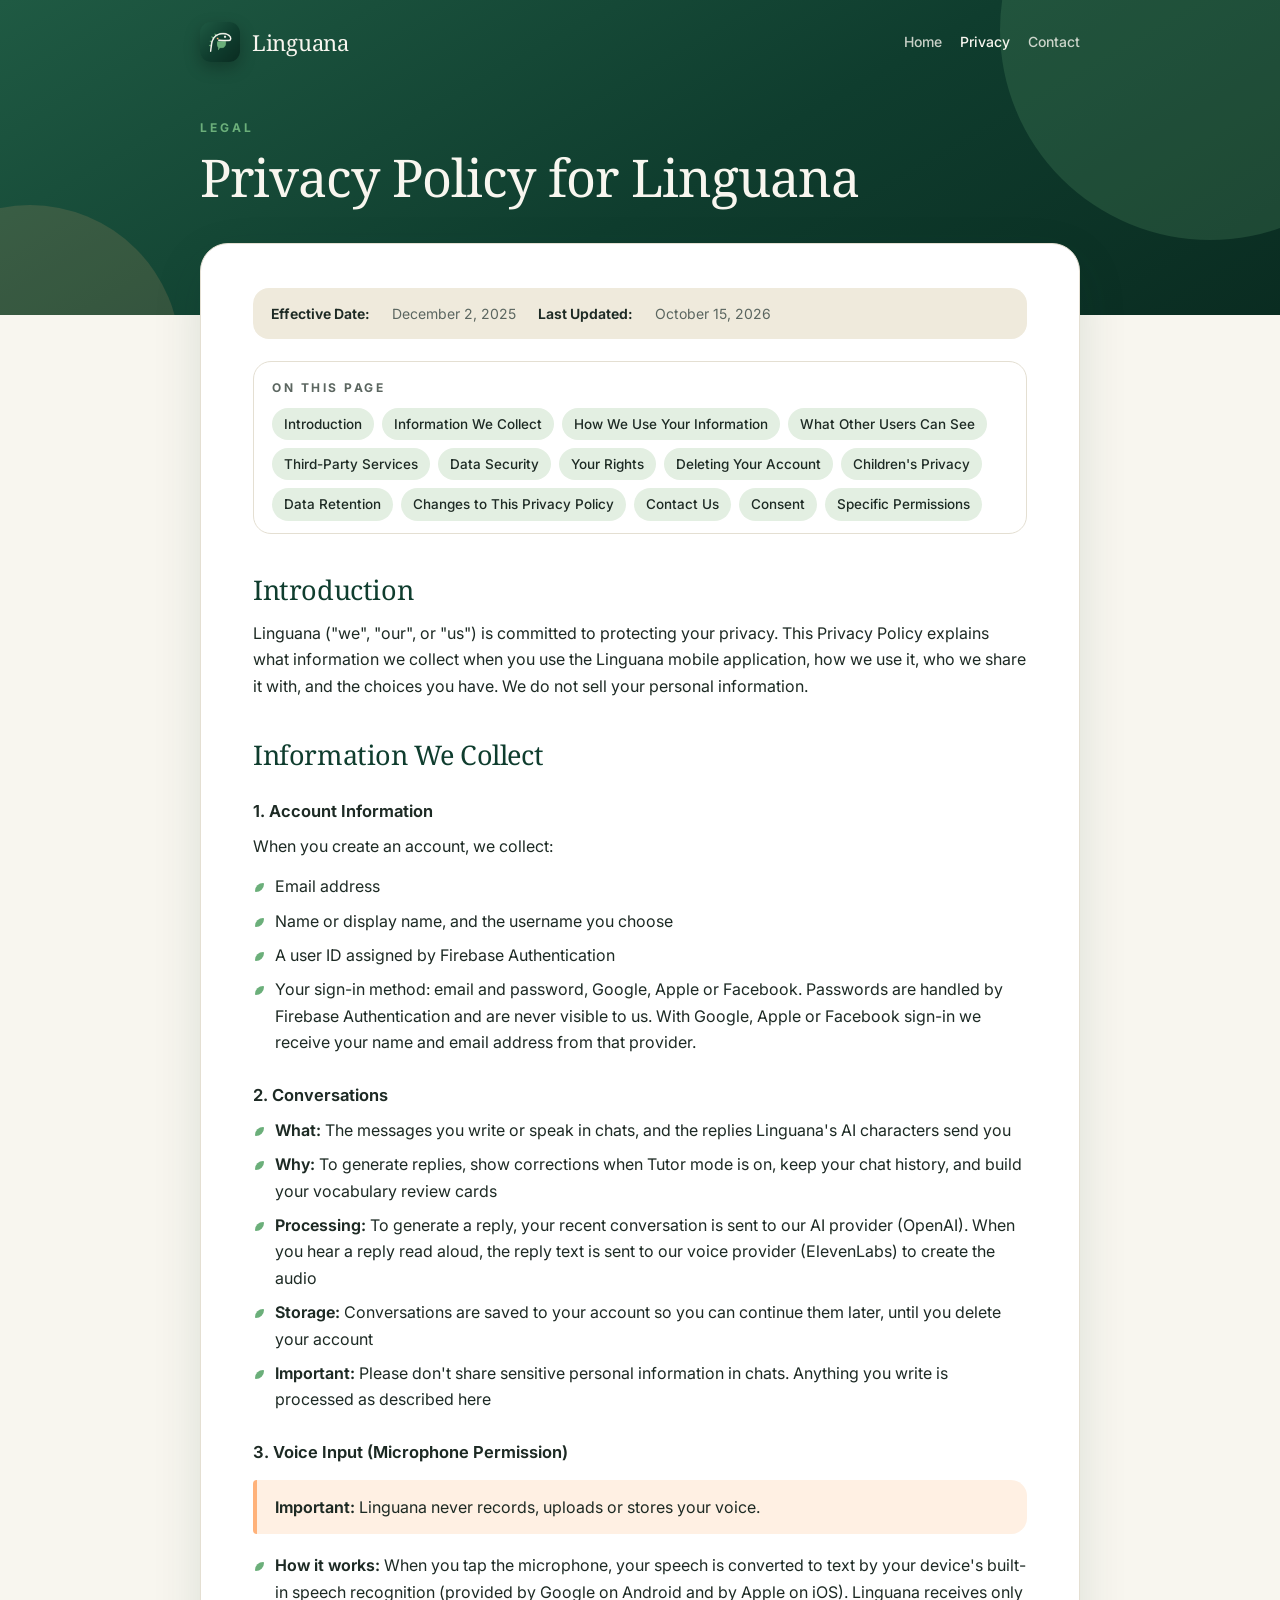
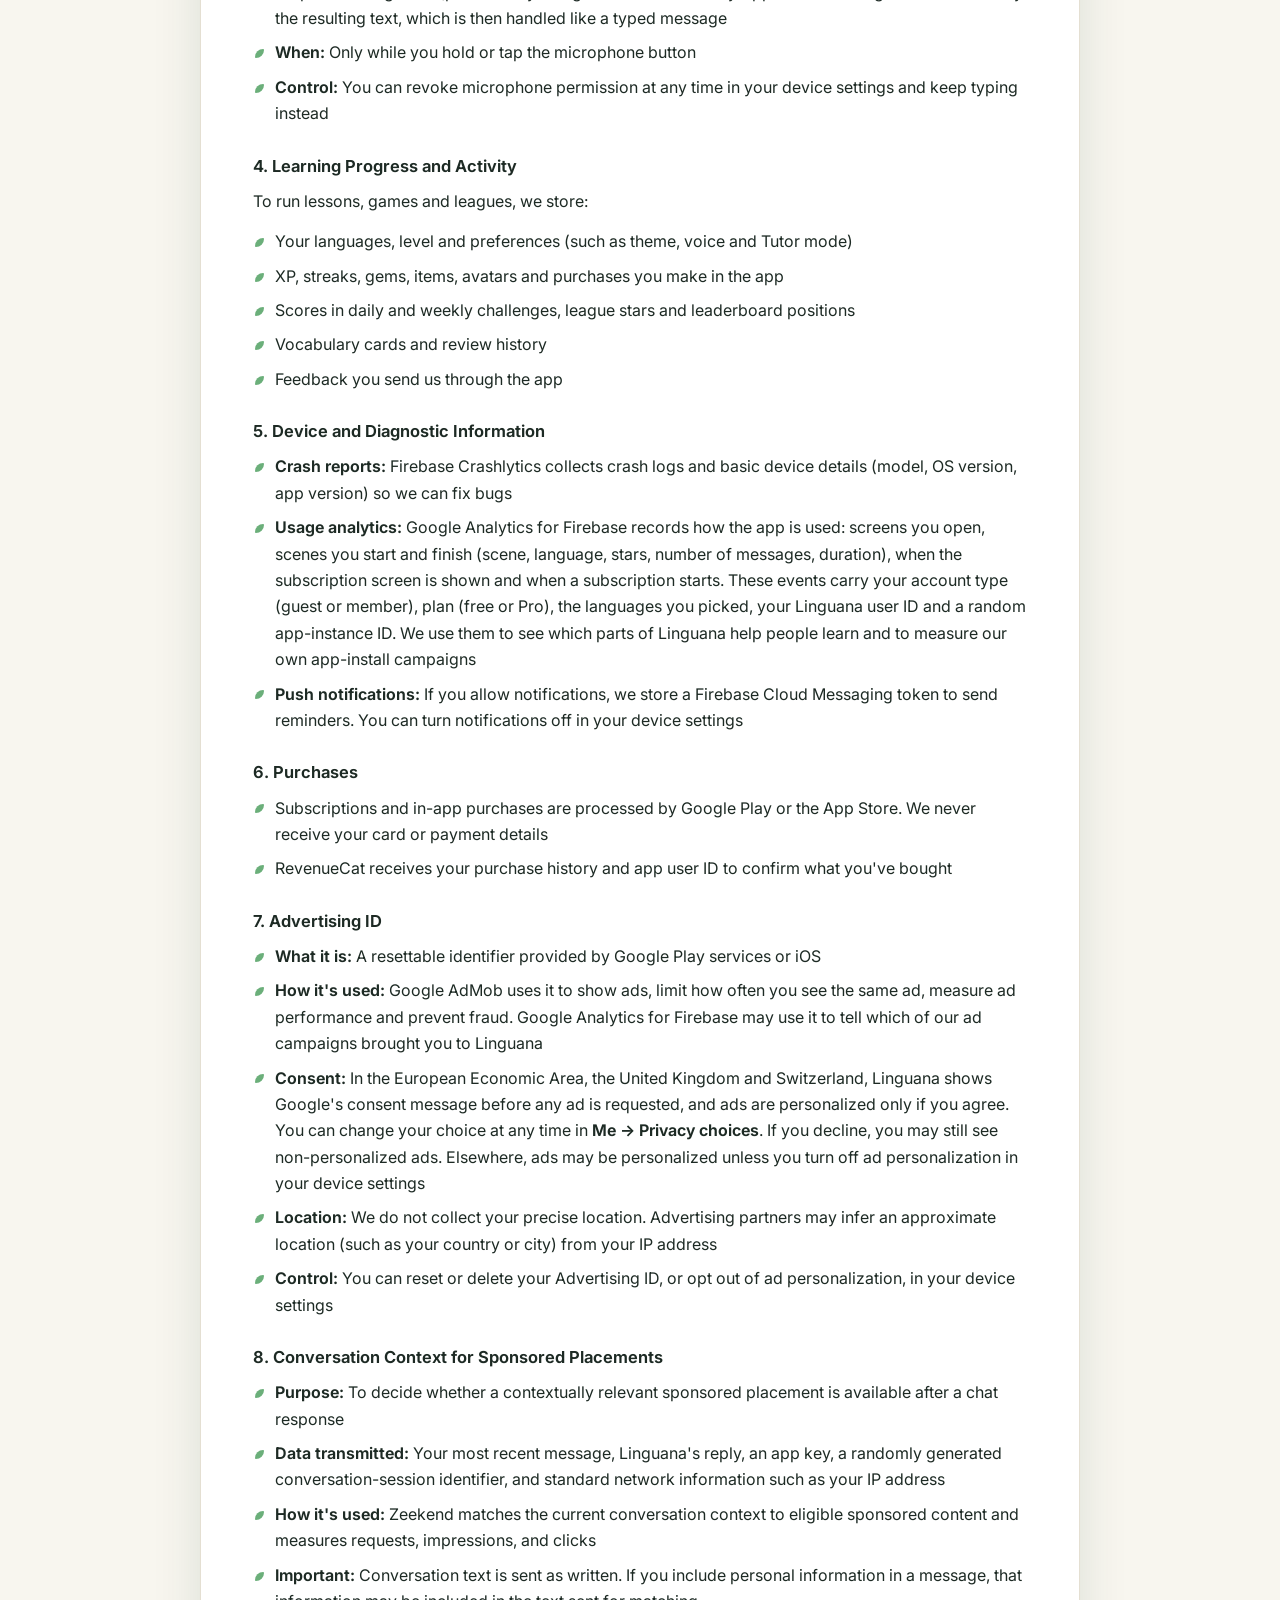
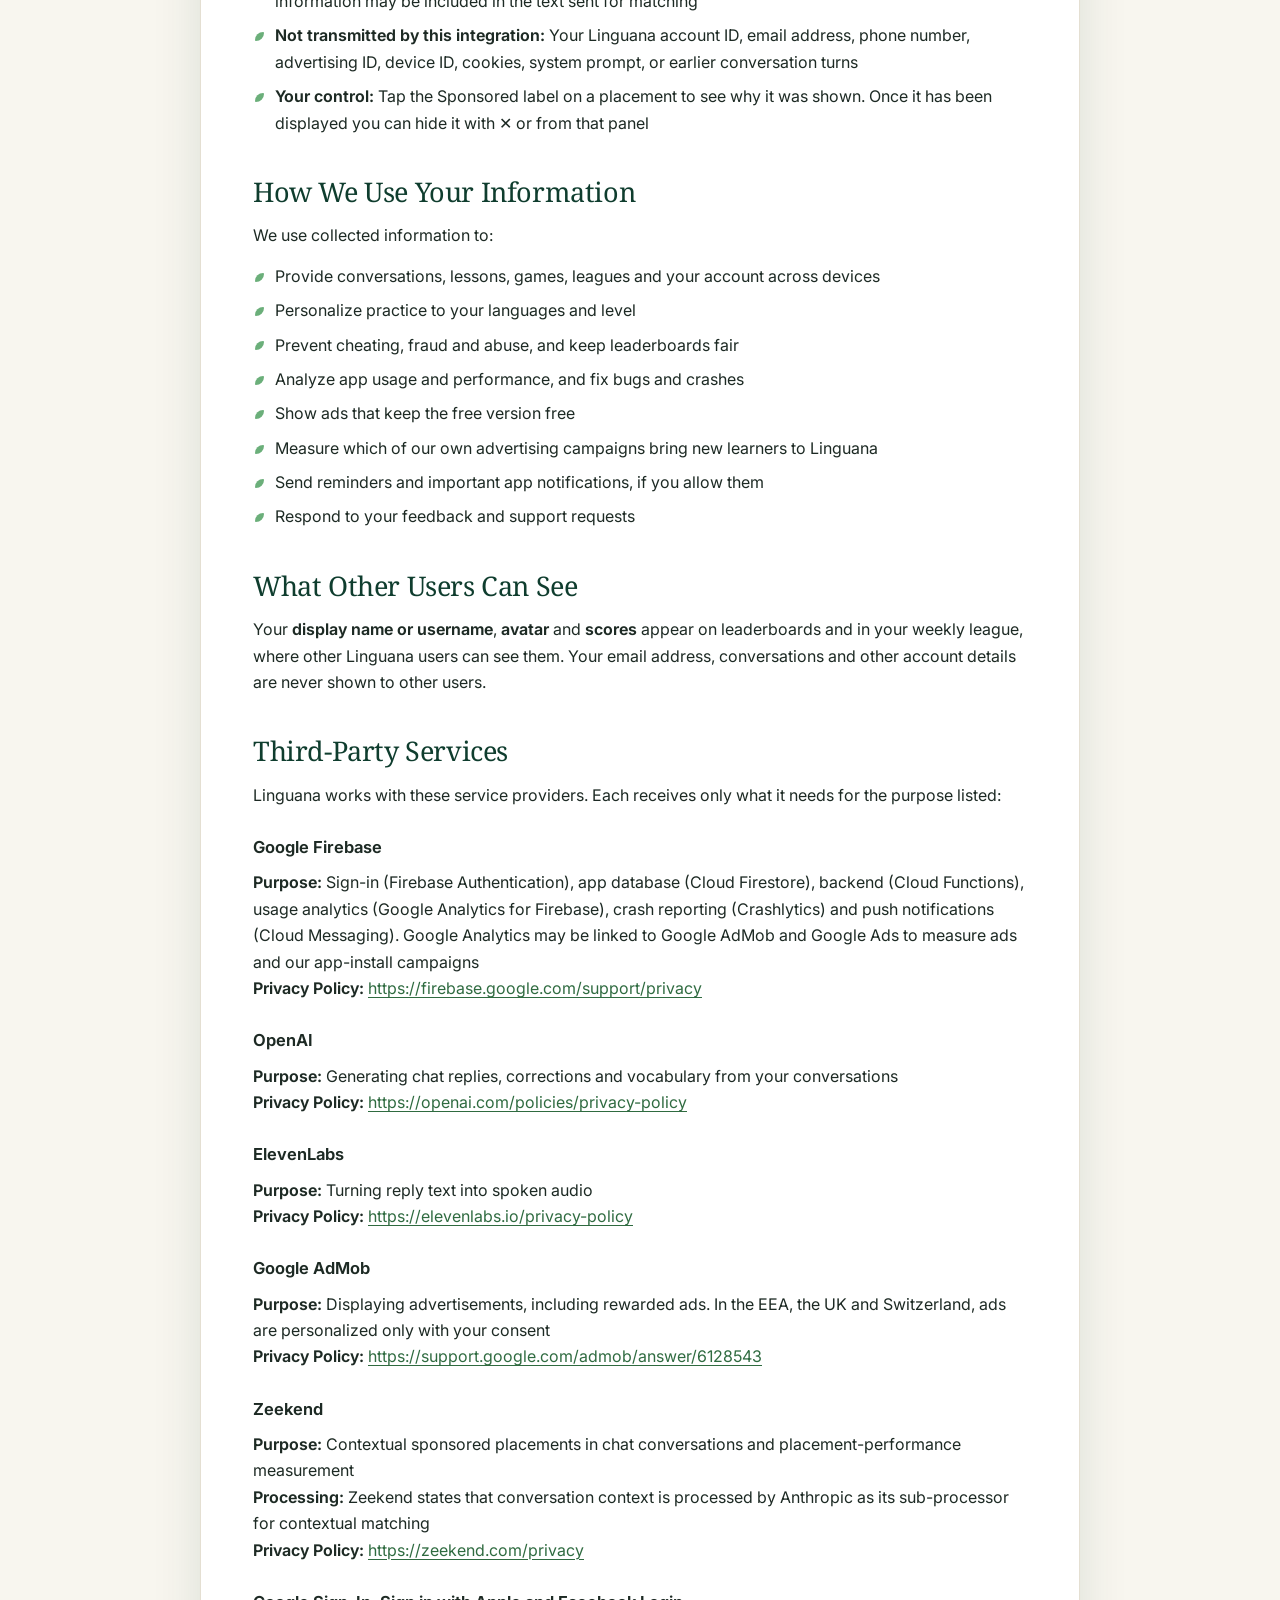
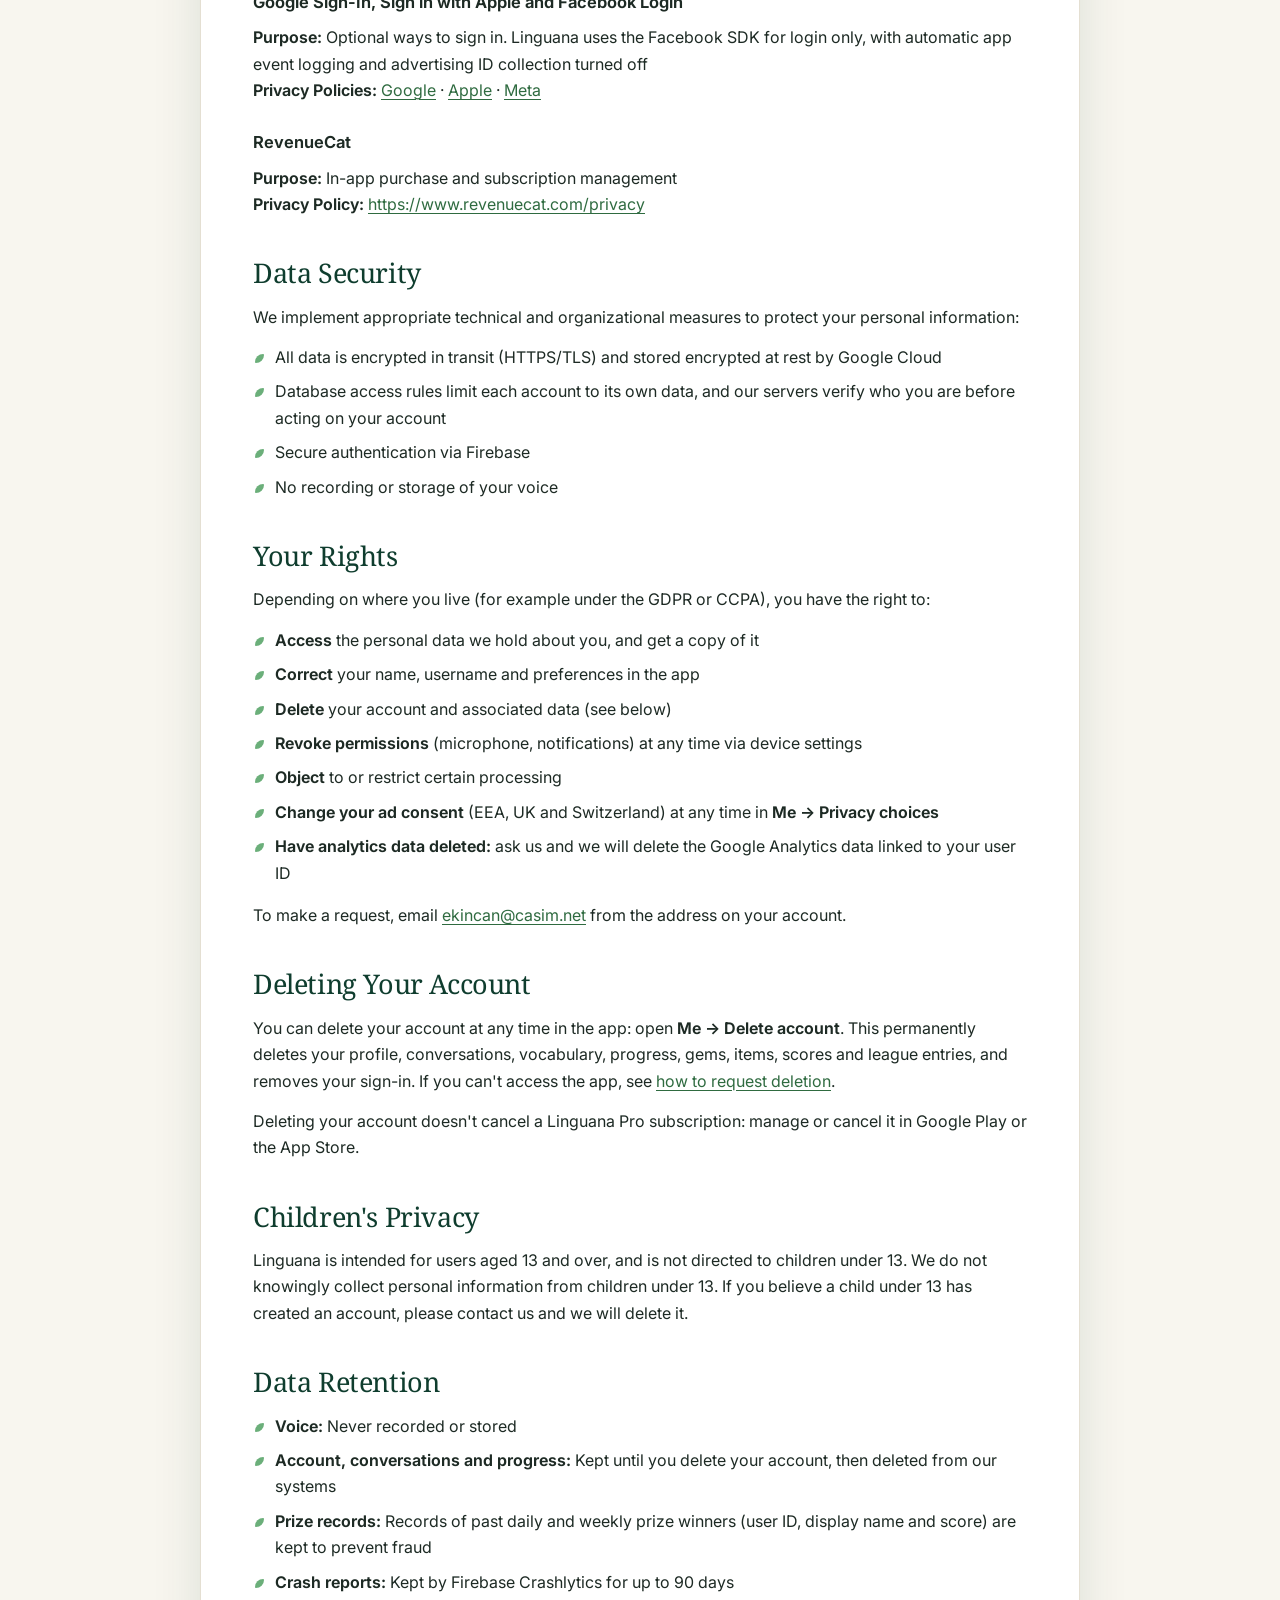
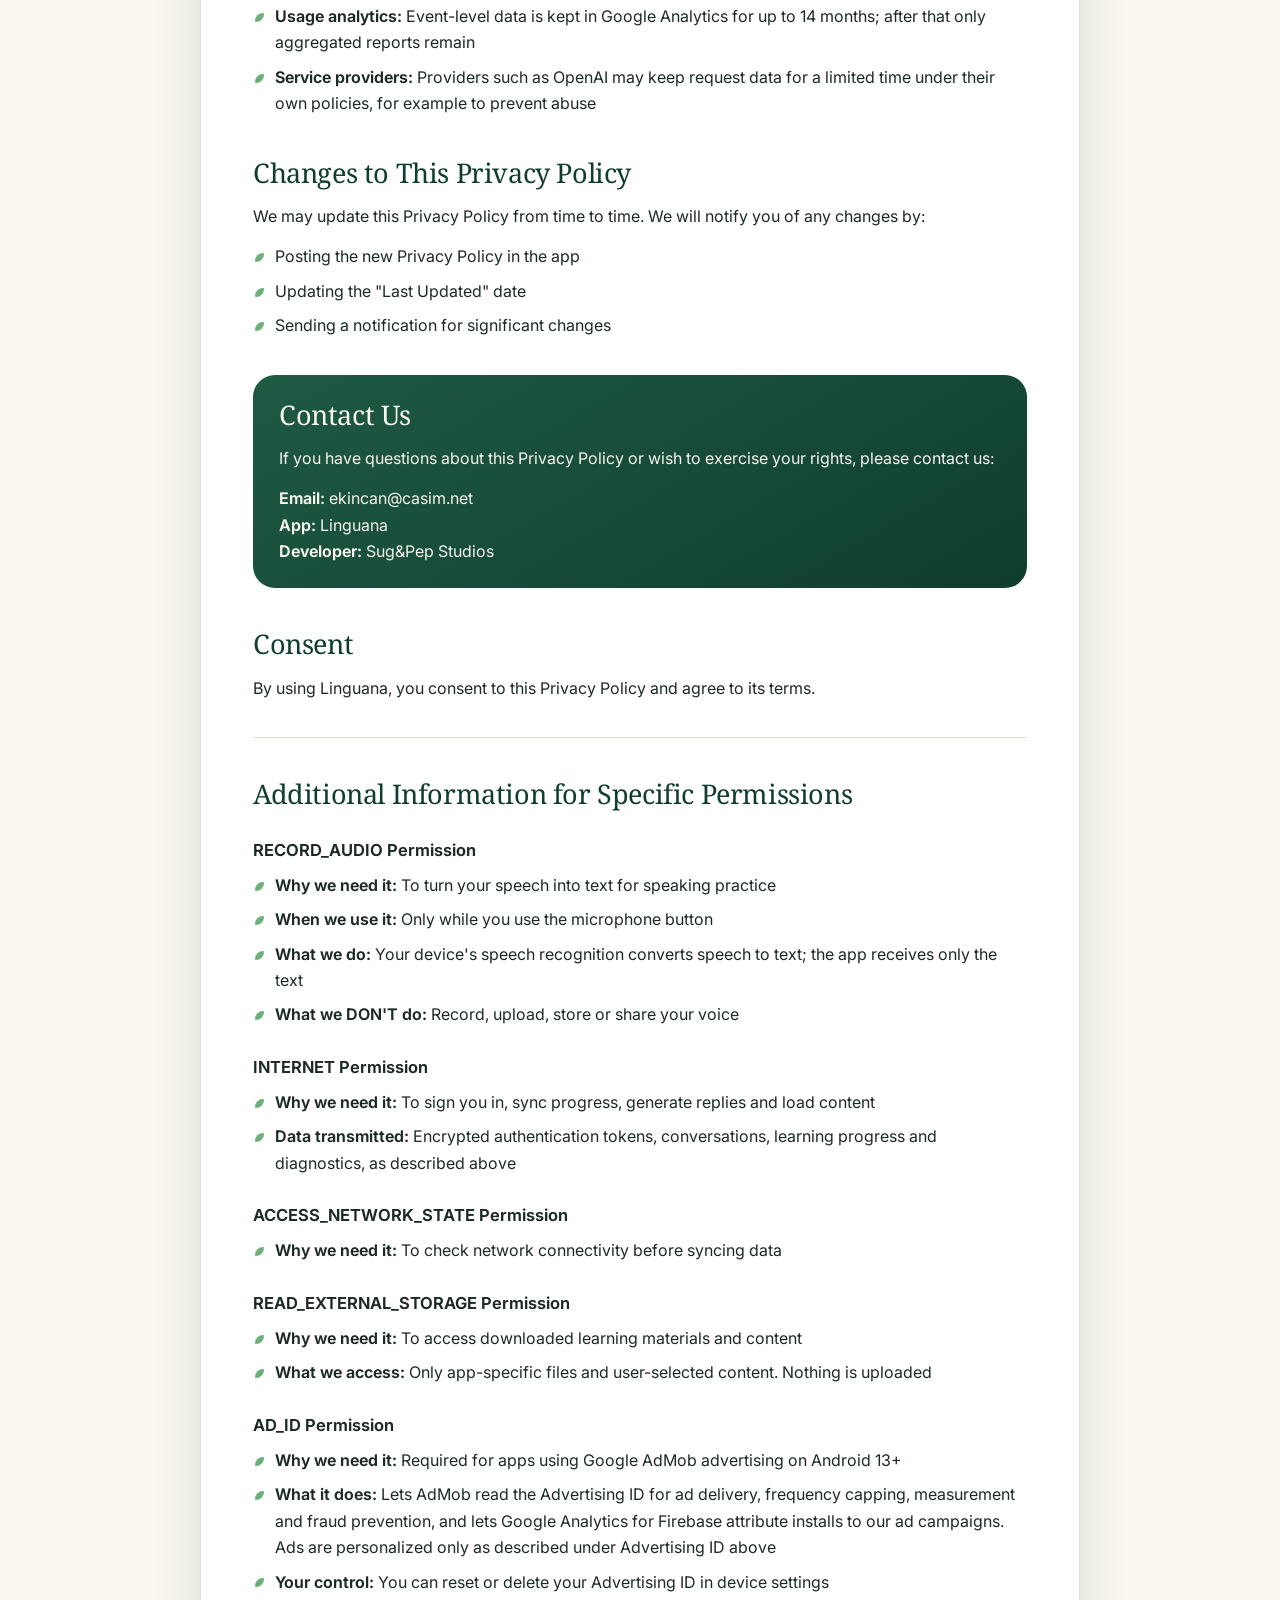
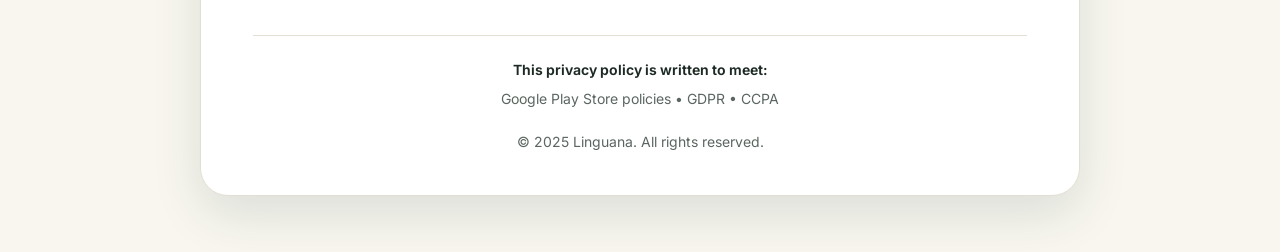
==== commit 5c99fcf1: "Privacy policy: Google Analytics and the ad consent message App 1.5.1 adds Google Analytics for Fire" ====
--- a/privacy-policy.html
+++ b/privacy-policy.html
@@ -32,7 +32,7 @@
 
         <div class="meta">
             <strong>Effective Date:</strong> December 2, 2025<br>
-            <strong>Last Updated:</strong> October 4, 2026
+            <strong>Last Updated:</strong> October 15, 2026
         </div>
 
         <nav class="toc" aria-label="Contents">
@@ -104,6 +104,7 @@
             <h3>5. Device and Diagnostic Information</h3>
             <ul>
                 <li><strong>Crash reports:</strong> Firebase Crashlytics collects crash logs and basic device details (model, OS version, app version) so we can fix bugs</li>
+                <li><strong>Usage analytics:</strong> Google Analytics for Firebase records how the app is used: screens you open, scenes you start and finish (scene, language, stars, number of messages, duration), when the subscription screen is shown and when a subscription starts. These events carry your account type (guest or member), plan (free or Pro), the languages you picked, your Linguana user ID and a random app-instance ID. We use them to see which parts of Linguana help people learn and to measure our own app-install campaigns</li>
                 <li><strong>Push notifications:</strong> If you allow notifications, we store a Firebase Cloud Messaging token to send reminders. You can turn notifications off in your device settings</li>
             </ul>
 
@@ -116,9 +117,10 @@
             <h3>7. Advertising ID</h3>
             <ul>
                 <li><strong>What it is:</strong> A resettable identifier provided by Google Play services or iOS</li>
-                <li><strong>How it's used:</strong> Google AdMob uses it to show ads, limit how often you see the same ad, measure ad performance and prevent fraud. Linguana requests <strong>non-personalized</strong> ads only</li>
+                <li><strong>How it's used:</strong> Google AdMob uses it to show ads, limit how often you see the same ad, measure ad performance and prevent fraud. Google Analytics for Firebase may use it to tell which of our ad campaigns brought you to Linguana</li>
+                <li><strong>Consent:</strong> In the European Economic Area, the United Kingdom and Switzerland, Linguana shows Google's consent message before any ad is requested, and ads are personalized only if you agree. You can change your choice at any time in <strong>Me → Privacy choices</strong>. If you decline, you may still see non-personalized ads. Elsewhere, ads may be personalized unless you turn off ad personalization in your device settings</li>
                 <li><strong>Location:</strong> We do not collect your precise location. Advertising partners may infer an approximate location (such as your country or city) from your IP address</li>
-                <li><strong>Control:</strong> You can reset or delete your Advertising ID in your device settings</li>
+                <li><strong>Control:</strong> You can reset or delete your Advertising ID, or opt out of ad personalization, in your device settings</li>
             </ul>
 
             <h3 id="sponsored-placements">8. Conversation Context for Sponsored Placements</h3>
@@ -141,6 +143,7 @@
                 <li>Prevent cheating, fraud and abuse, and keep leaderboards fair</li>
                 <li>Analyze app usage and performance, and fix bugs and crashes</li>
                 <li>Show ads that keep the free version free</li>
+                <li>Measure which of our own advertising campaigns bring new learners to Linguana</li>
                 <li>Send reminders and important app notifications, if you allow them</li>
                 <li>Respond to your feedback and support requests</li>
             </ul>
@@ -156,7 +159,7 @@
             <p>Linguana works with these service providers. Each receives only what it needs for the purpose listed:</p>
 
             <h3>Google Firebase</h3>
-            <p><strong>Purpose:</strong> Sign-in (Firebase Authentication), app database (Cloud Firestore), backend (Cloud Functions), crash reporting (Crashlytics) and push notifications (Cloud Messaging)<br>
+            <p><strong>Purpose:</strong> Sign-in (Firebase Authentication), app database (Cloud Firestore), backend (Cloud Functions), usage analytics (Google Analytics for Firebase), crash reporting (Crashlytics) and push notifications (Cloud Messaging). Google Analytics may be linked to Google AdMob and Google Ads to measure ads and our app-install campaigns<br>
             <strong>Privacy Policy:</strong> <a href="https://firebase.google.com/support/privacy" target="_blank">https://firebase.google.com/support/privacy</a></p>
 
             <h3>OpenAI</h3>
@@ -168,7 +171,7 @@
             <strong>Privacy Policy:</strong> <a href="https://elevenlabs.io/privacy-policy" target="_blank">https://elevenlabs.io/privacy-policy</a></p>
 
             <h3>Google AdMob</h3>
-            <p><strong>Purpose:</strong> Displaying non-personalized advertisements and rewarded ads<br>
+            <p><strong>Purpose:</strong> Displaying advertisements, including rewarded ads. In the EEA, the UK and Switzerland, ads are personalized only with your consent<br>
             <strong>Privacy Policy:</strong> <a href="https://support.google.com/admob/answer/6128543" target="_blank">https://support.google.com/admob/answer/6128543</a></p>
 
             <h3>Zeekend</h3>
@@ -205,6 +208,8 @@
                 <li><strong>Delete</strong> your account and associated data (see below)</li>
                 <li><strong>Revoke permissions</strong> (microphone, notifications) at any time via device settings</li>
                 <li><strong>Object</strong> to or restrict certain processing</li>
+                <li><strong>Change your ad consent</strong> (EEA, UK and Switzerland) at any time in <strong>Me → Privacy choices</strong></li>
+                <li><strong>Have analytics data deleted:</strong> ask us and we will delete the Google Analytics data linked to your user ID</li>
             </ul>
             <p>To make a request, email <a href="mailto:ekincan@casim.net">ekincan@casim.net</a> from the address on your account.</p>
         </div>
@@ -227,6 +232,7 @@
                 <li><strong>Account, conversations and progress:</strong> Kept until you delete your account, then deleted from our systems</li>
                 <li><strong>Prize records:</strong> Records of past daily and weekly prize winners (user ID, display name and score) are kept to prevent fraud</li>
                 <li><strong>Crash reports:</strong> Kept by Firebase Crashlytics for up to 90 days</li>
+                <li><strong>Usage analytics:</strong> Event-level data is kept in Google Analytics for up to 14 months; after that only aggregated reports remain</li>
                 <li><strong>Service providers:</strong> Providers such as OpenAI may keep request data for a limited time under their own policies, for example to prevent abuse</li>
             </ul>
         </div>
@@ -289,7 +295,7 @@
             <h3>AD_ID Permission</h3>
             <ul>
                 <li><strong>Why we need it:</strong> Required for apps using Google AdMob advertising on Android 13+</li>
-                <li><strong>What it does:</strong> Lets AdMob read the Advertising ID for ad delivery, frequency capping, measurement and fraud prevention. Linguana requests non-personalized ads only</li>
+                <li><strong>What it does:</strong> Lets AdMob read the Advertising ID for ad delivery, frequency capping, measurement and fraud prevention, and lets Google Analytics for Firebase attribute installs to our ad campaigns. Ads are personalized only as described under Advertising ID above</li>
                 <li><strong>Your control:</strong> You can reset or delete your Advertising ID in device settings</li>
             </ul>
         </div>
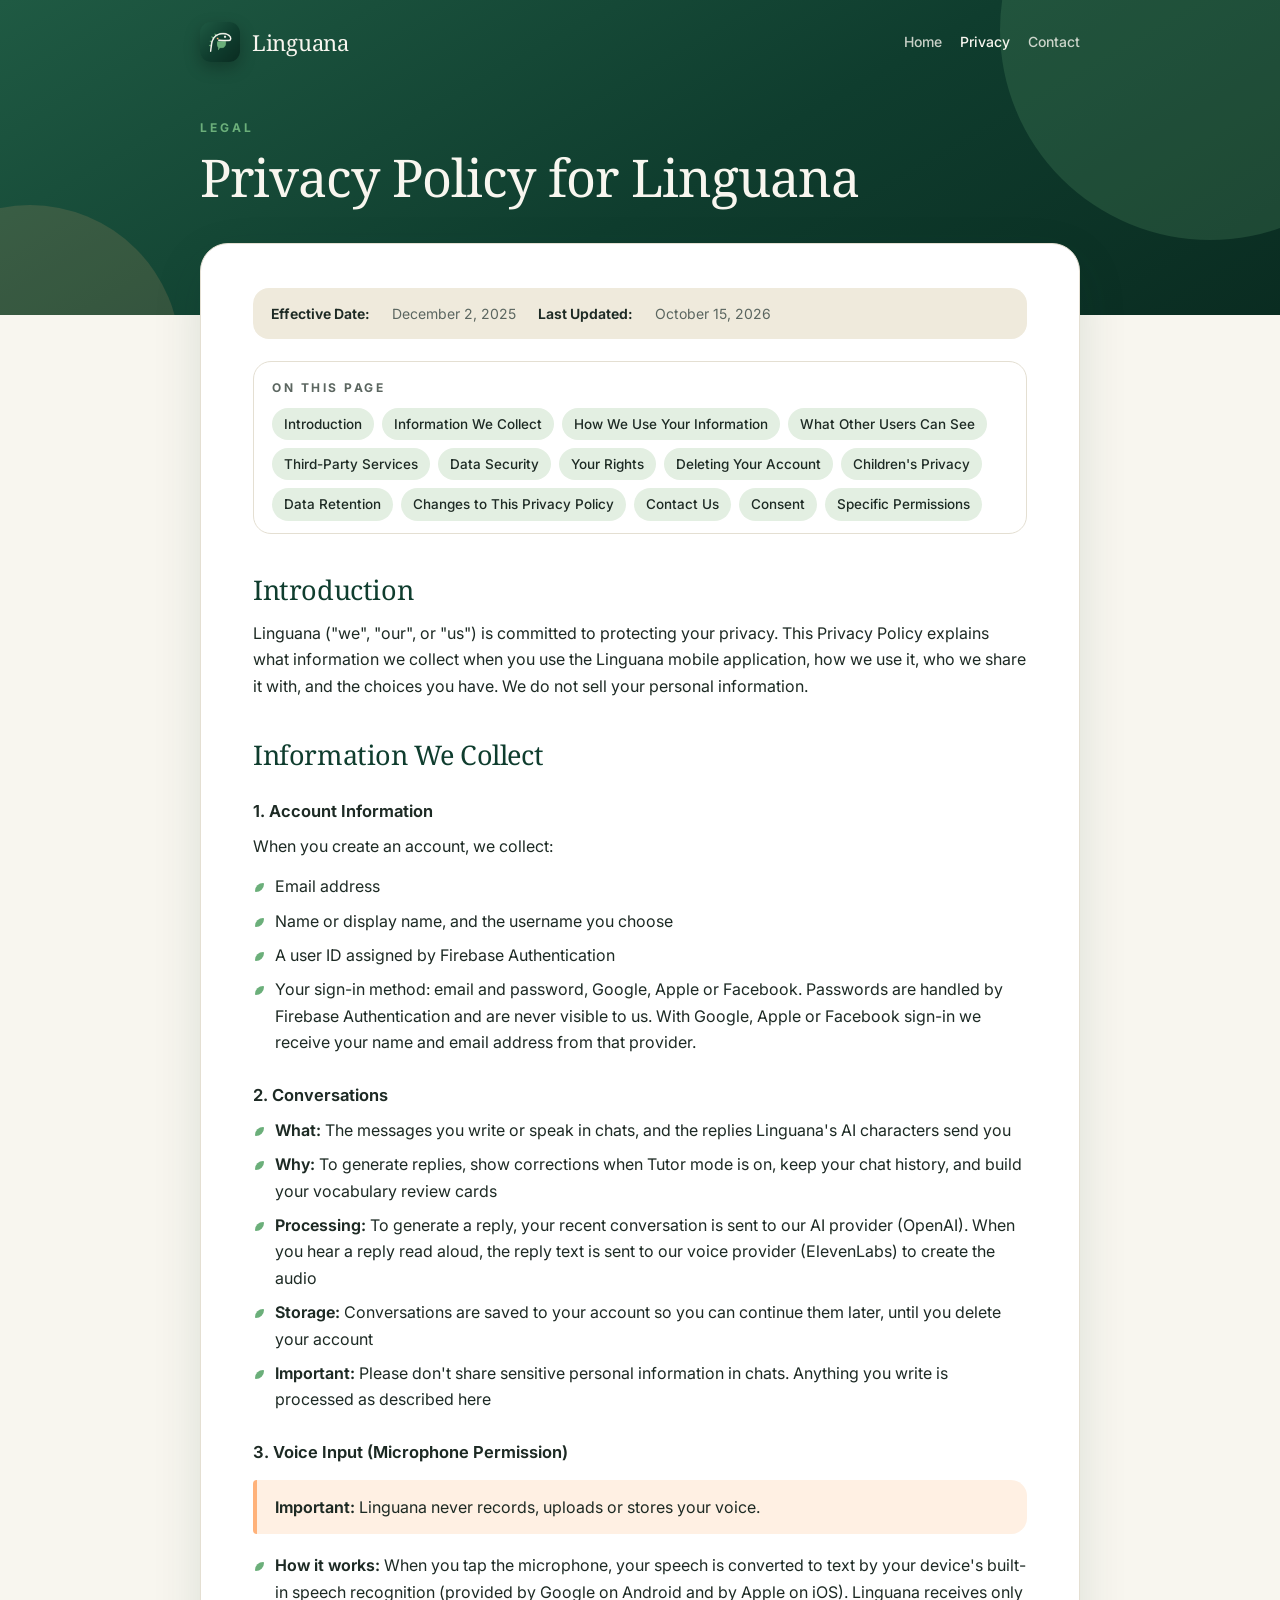
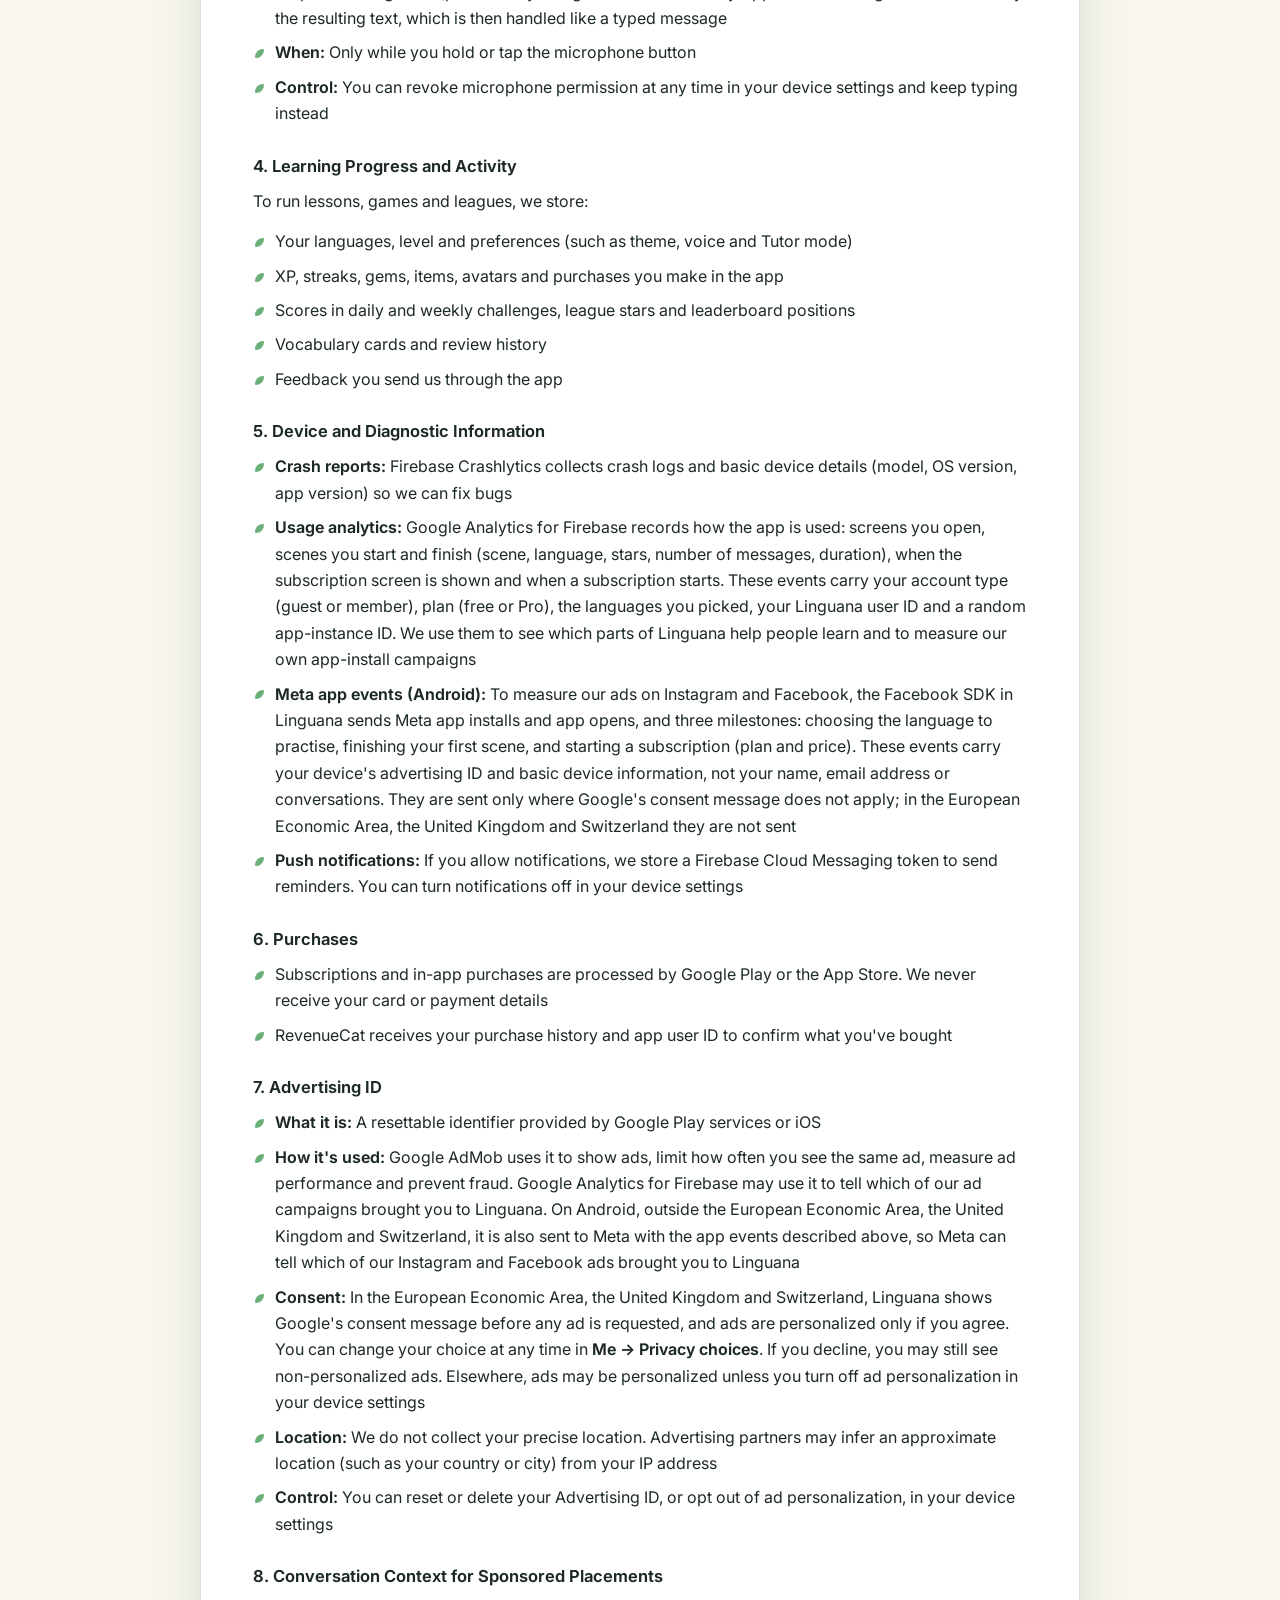
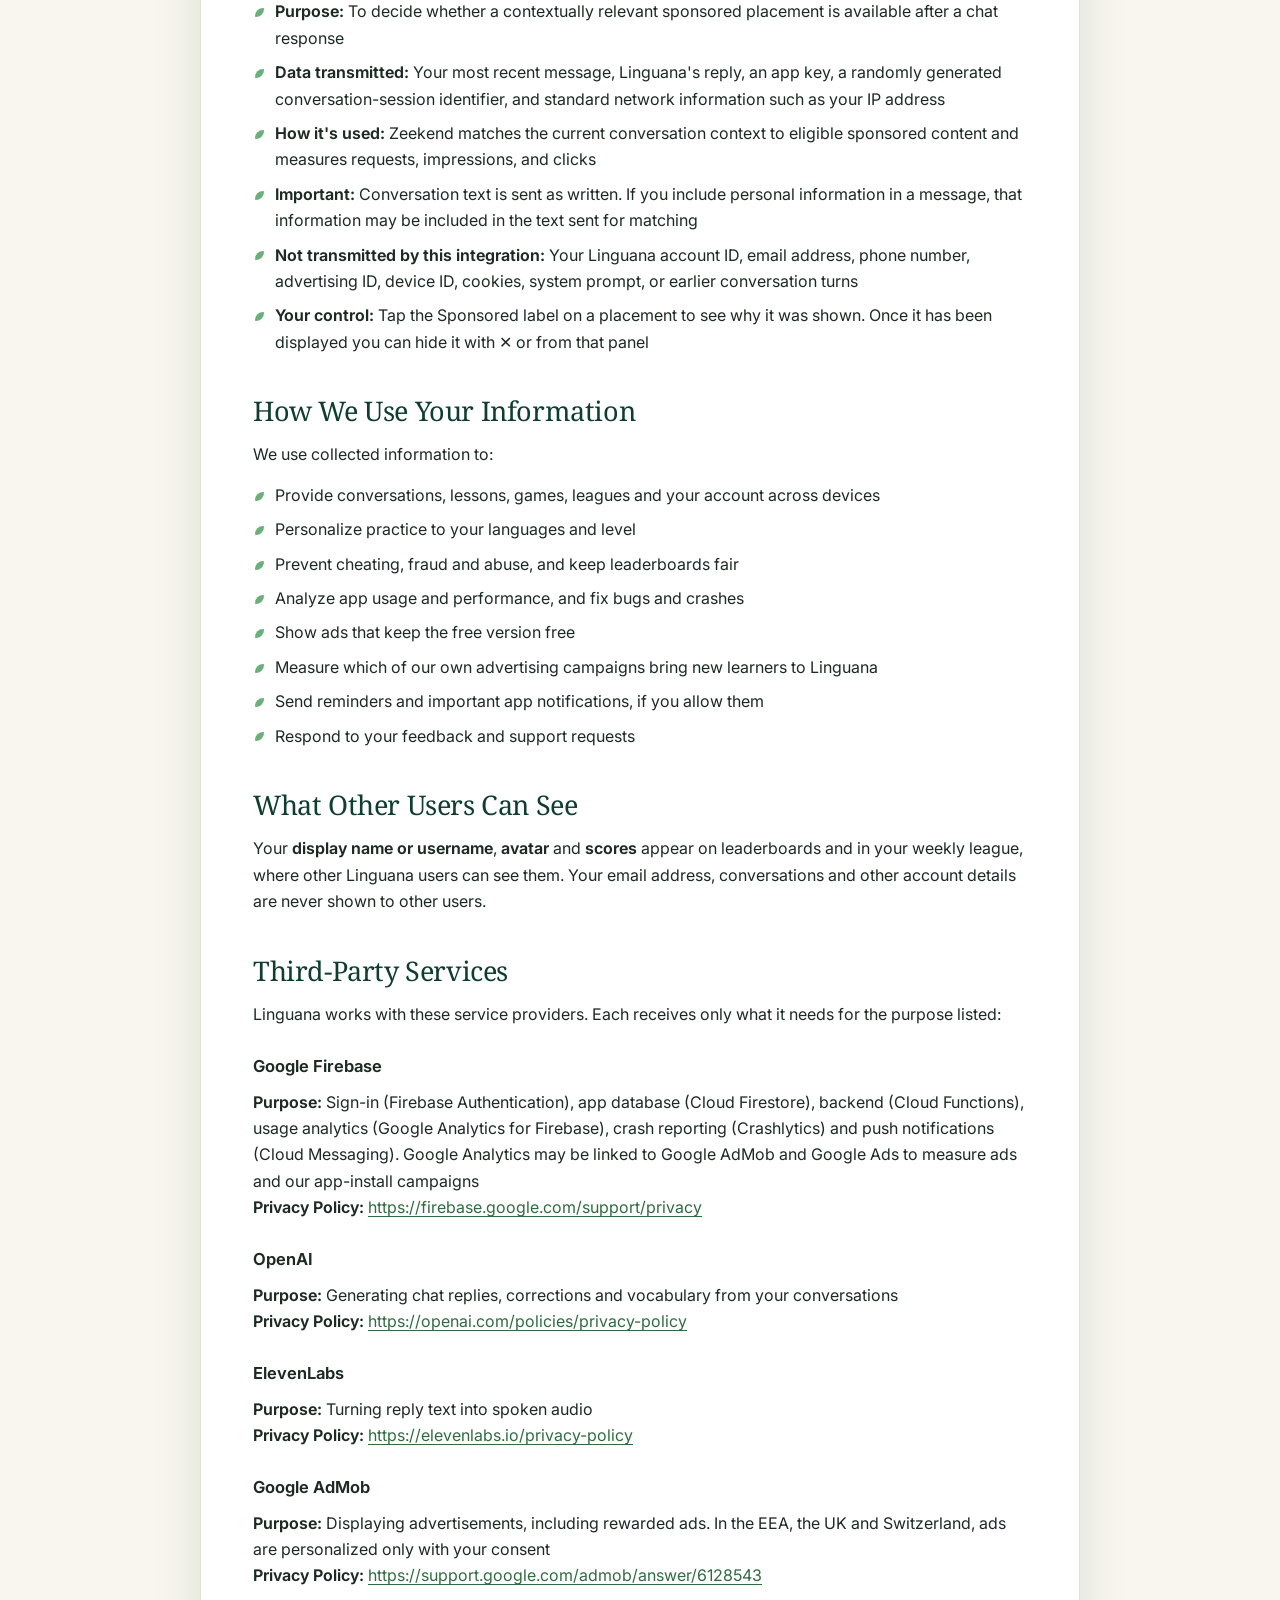
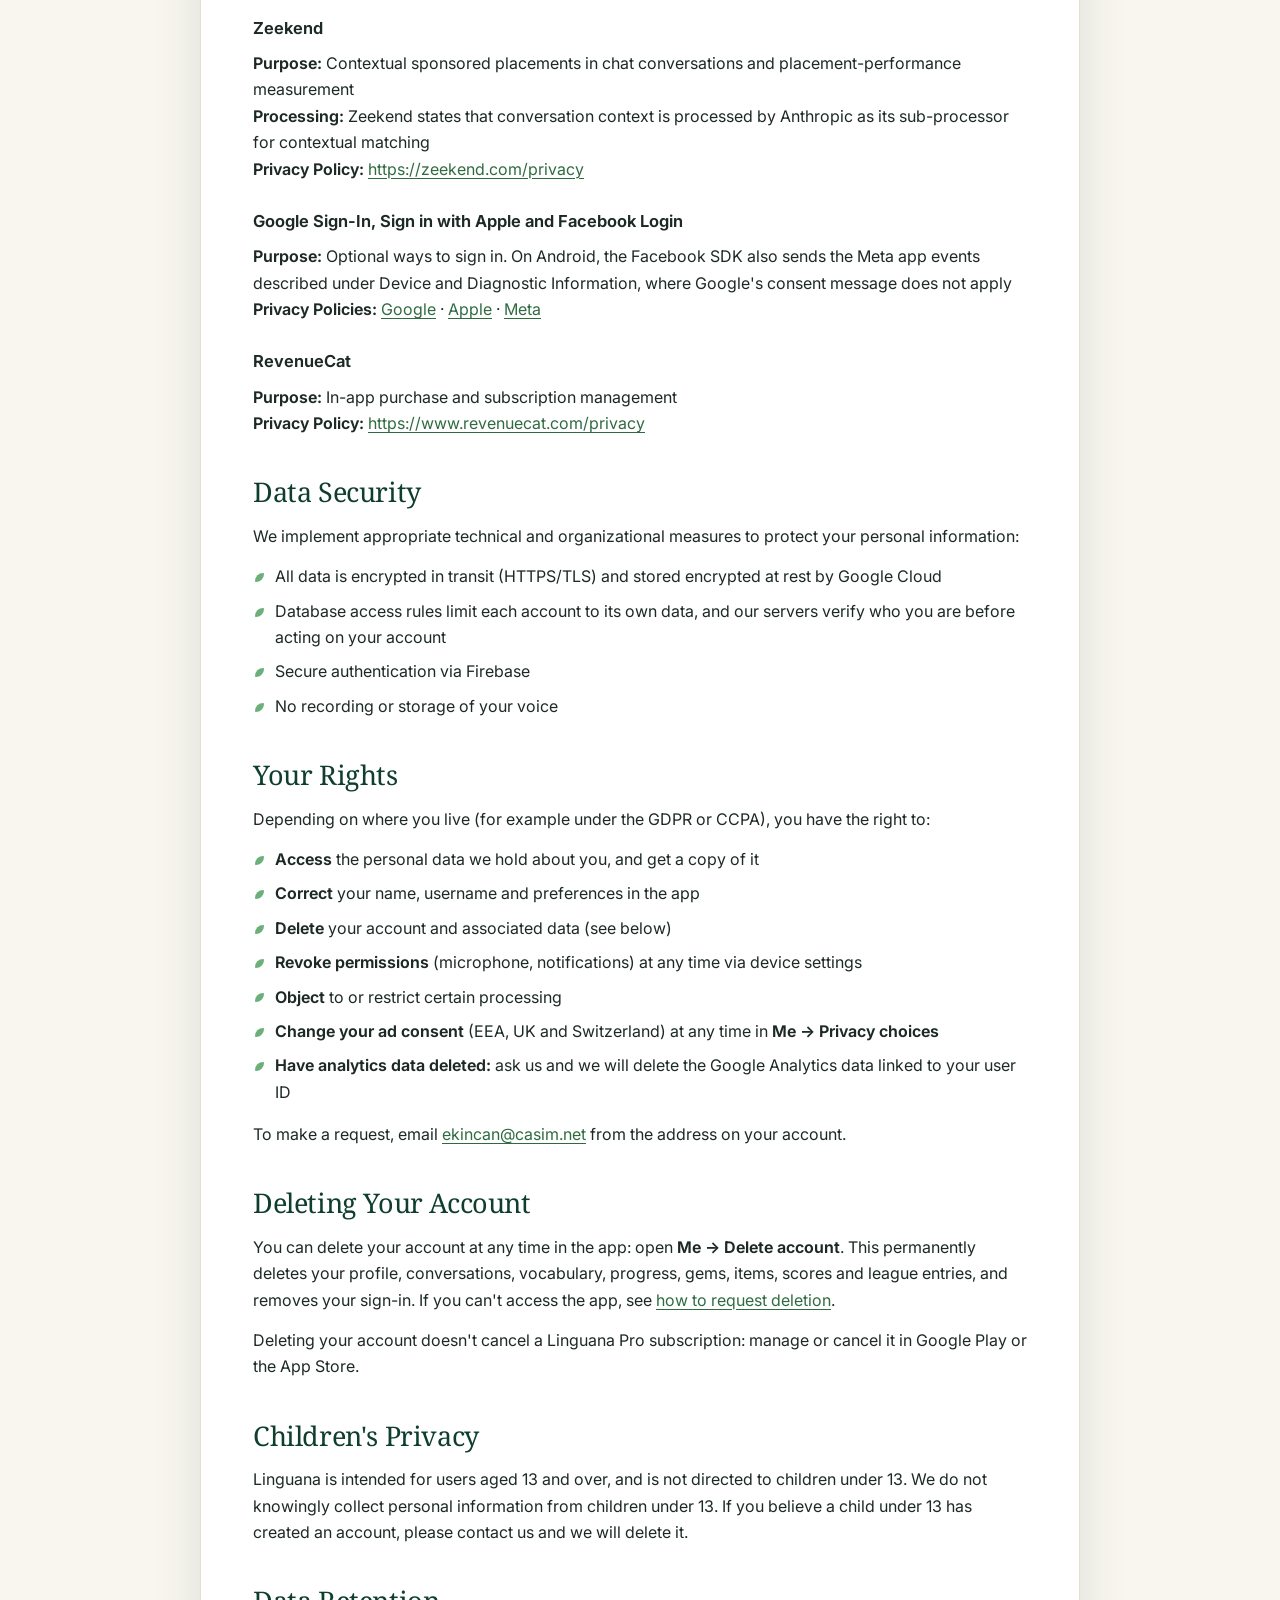
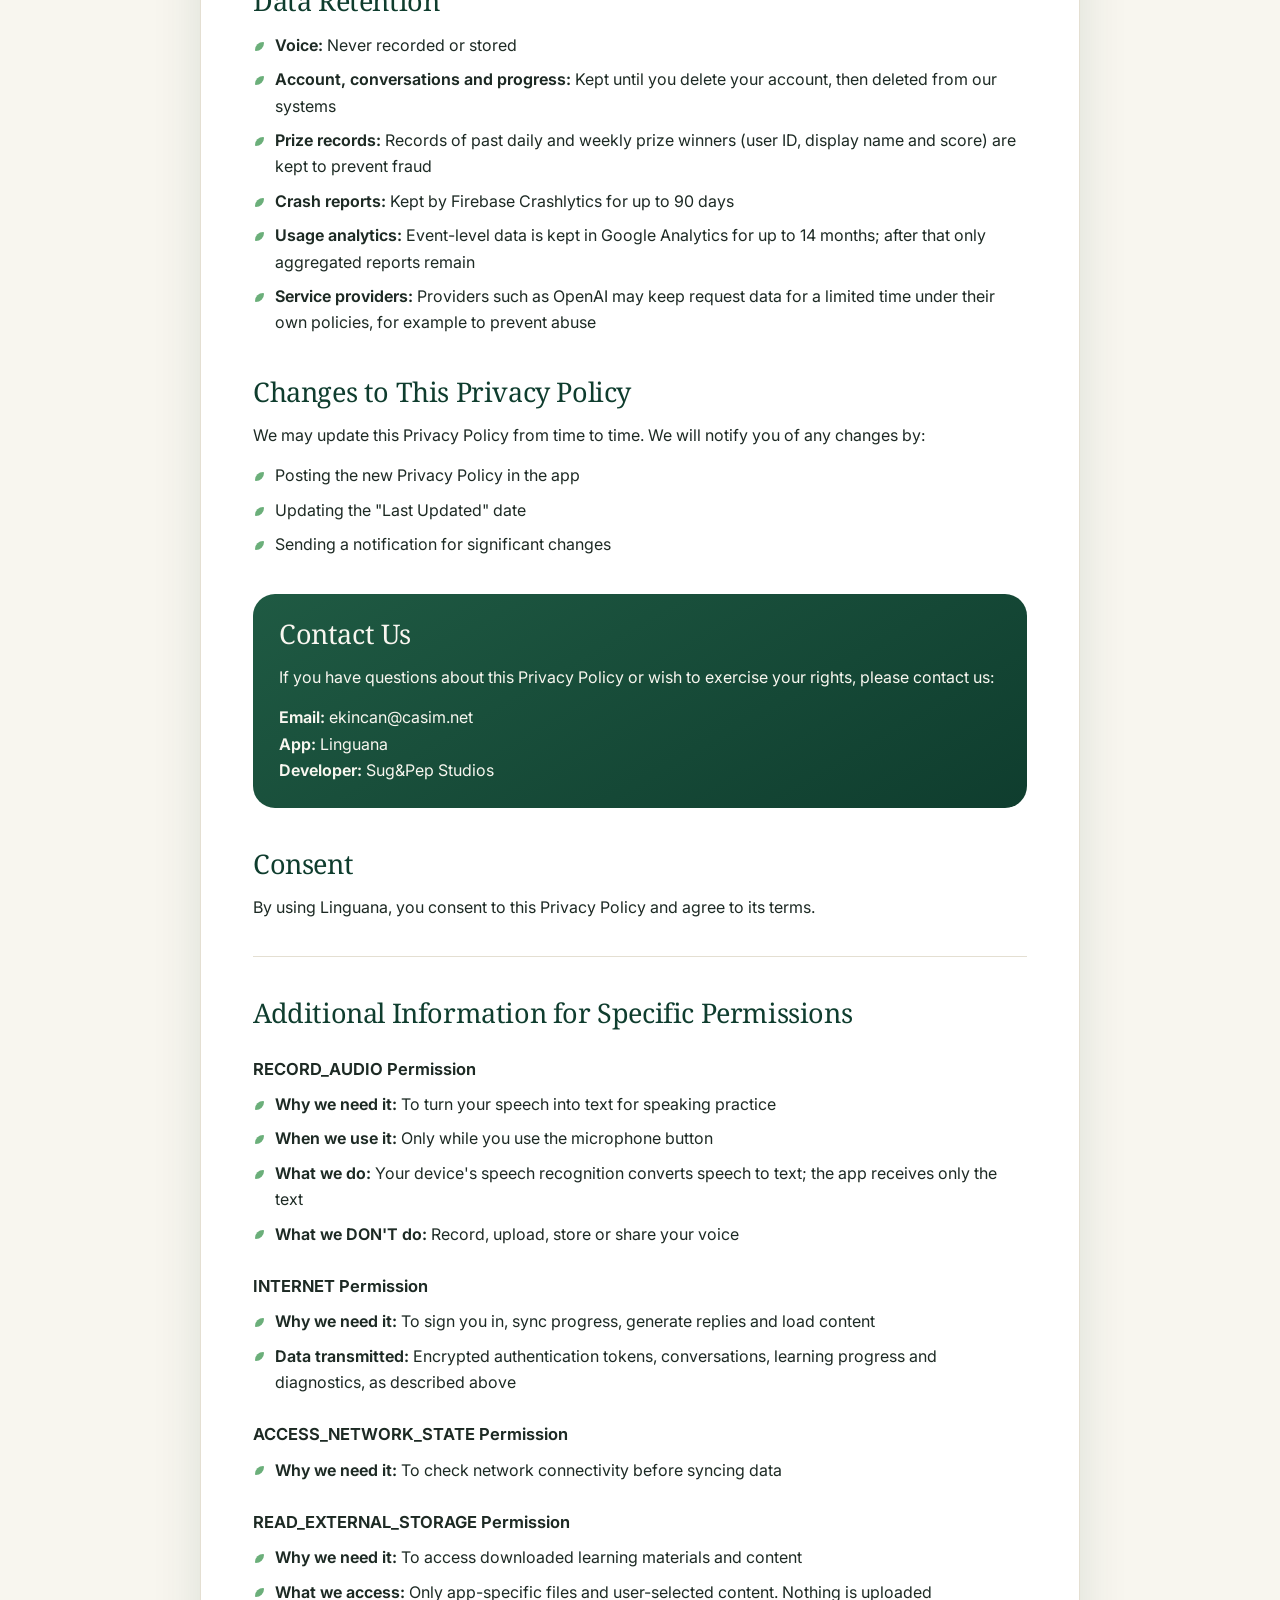
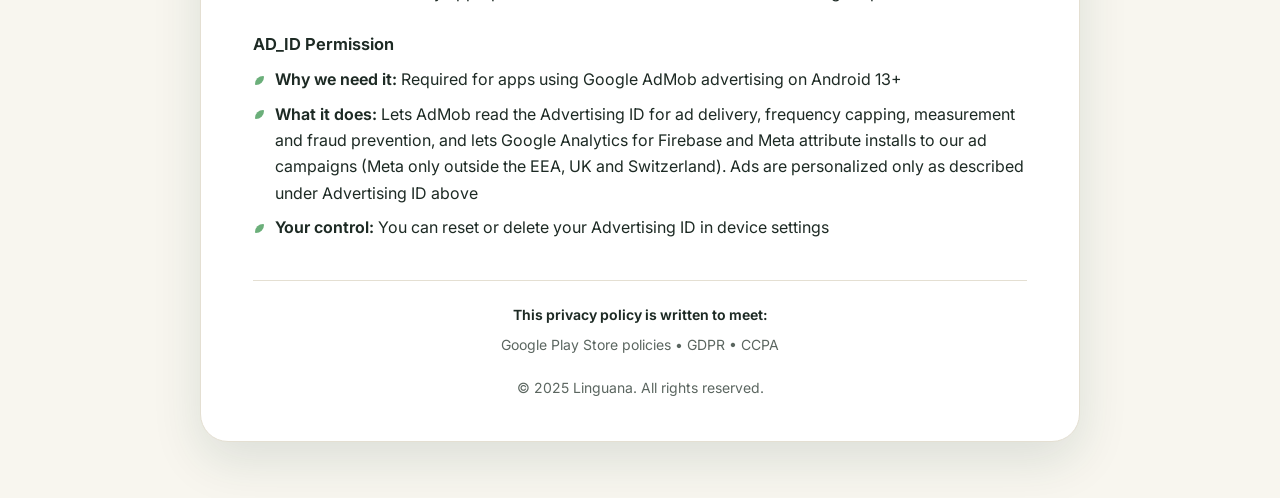
==== commit e16f0a5a: "Privacy policy: Meta app events for Instagram/Facebook ad measurement Usage analytics, Advertising I" ====
--- a/privacy-policy.html
+++ b/privacy-policy.html
@@ -105,6 +105,7 @@
             <ul>
                 <li><strong>Crash reports:</strong> Firebase Crashlytics collects crash logs and basic device details (model, OS version, app version) so we can fix bugs</li>
                 <li><strong>Usage analytics:</strong> Google Analytics for Firebase records how the app is used: screens you open, scenes you start and finish (scene, language, stars, number of messages, duration), when the subscription screen is shown and when a subscription starts. These events carry your account type (guest or member), plan (free or Pro), the languages you picked, your Linguana user ID and a random app-instance ID. We use them to see which parts of Linguana help people learn and to measure our own app-install campaigns</li>
+                <li><strong>Meta app events (Android):</strong> To measure our ads on Instagram and Facebook, the Facebook SDK in Linguana sends Meta app installs and app opens, and three milestones: choosing the language to practise, finishing your first scene, and starting a subscription (plan and price). These events carry your device's advertising ID and basic device information, not your name, email address or conversations. They are sent only where Google's consent message does not apply; in the European Economic Area, the United Kingdom and Switzerland they are not sent</li>
                 <li><strong>Push notifications:</strong> If you allow notifications, we store a Firebase Cloud Messaging token to send reminders. You can turn notifications off in your device settings</li>
             </ul>
 
@@ -117,7 +118,7 @@
             <h3>7. Advertising ID</h3>
             <ul>
                 <li><strong>What it is:</strong> A resettable identifier provided by Google Play services or iOS</li>
-                <li><strong>How it's used:</strong> Google AdMob uses it to show ads, limit how often you see the same ad, measure ad performance and prevent fraud. Google Analytics for Firebase may use it to tell which of our ad campaigns brought you to Linguana</li>
+                <li><strong>How it's used:</strong> Google AdMob uses it to show ads, limit how often you see the same ad, measure ad performance and prevent fraud. Google Analytics for Firebase may use it to tell which of our ad campaigns brought you to Linguana. On Android, outside the European Economic Area, the United Kingdom and Switzerland, it is also sent to Meta with the app events described above, so Meta can tell which of our Instagram and Facebook ads brought you to Linguana</li>
                 <li><strong>Consent:</strong> In the European Economic Area, the United Kingdom and Switzerland, Linguana shows Google's consent message before any ad is requested, and ads are personalized only if you agree. You can change your choice at any time in <strong>Me → Privacy choices</strong>. If you decline, you may still see non-personalized ads. Elsewhere, ads may be personalized unless you turn off ad personalization in your device settings</li>
                 <li><strong>Location:</strong> We do not collect your precise location. Advertising partners may infer an approximate location (such as your country or city) from your IP address</li>
                 <li><strong>Control:</strong> You can reset or delete your Advertising ID, or opt out of ad personalization, in your device settings</li>
@@ -180,7 +181,7 @@
             <strong>Privacy Policy:</strong> <a href="https://zeekend.com/privacy" target="_blank">https://zeekend.com/privacy</a></p>
 
             <h3>Google Sign-In, Sign in with Apple and Facebook Login</h3>
-            <p><strong>Purpose:</strong> Optional ways to sign in. Linguana uses the Facebook SDK for login only, with automatic app event logging and advertising ID collection turned off<br>
+            <p><strong>Purpose:</strong> Optional ways to sign in. On Android, the Facebook SDK also sends the Meta app events described under Device and Diagnostic Information, where Google's consent message does not apply<br>
             <strong>Privacy Policies:</strong> <a href="https://policies.google.com/privacy" target="_blank">Google</a> · <a href="https://www.apple.com/legal/privacy/" target="_blank">Apple</a> · <a href="https://www.facebook.com/privacy/explanation" target="_blank">Meta</a></p>
 
             <h3>RevenueCat</h3>
@@ -295,7 +296,7 @@
             <h3>AD_ID Permission</h3>
             <ul>
                 <li><strong>Why we need it:</strong> Required for apps using Google AdMob advertising on Android 13+</li>
-                <li><strong>What it does:</strong> Lets AdMob read the Advertising ID for ad delivery, frequency capping, measurement and fraud prevention, and lets Google Analytics for Firebase attribute installs to our ad campaigns. Ads are personalized only as described under Advertising ID above</li>
+                <li><strong>What it does:</strong> Lets AdMob read the Advertising ID for ad delivery, frequency capping, measurement and fraud prevention, and lets Google Analytics for Firebase and Meta attribute installs to our ad campaigns (Meta only outside the EEA, UK and Switzerland). Ads are personalized only as described under Advertising ID above</li>
                 <li><strong>Your control:</strong> You can reset or delete your Advertising ID in device settings</li>
             </ul>
         </div>
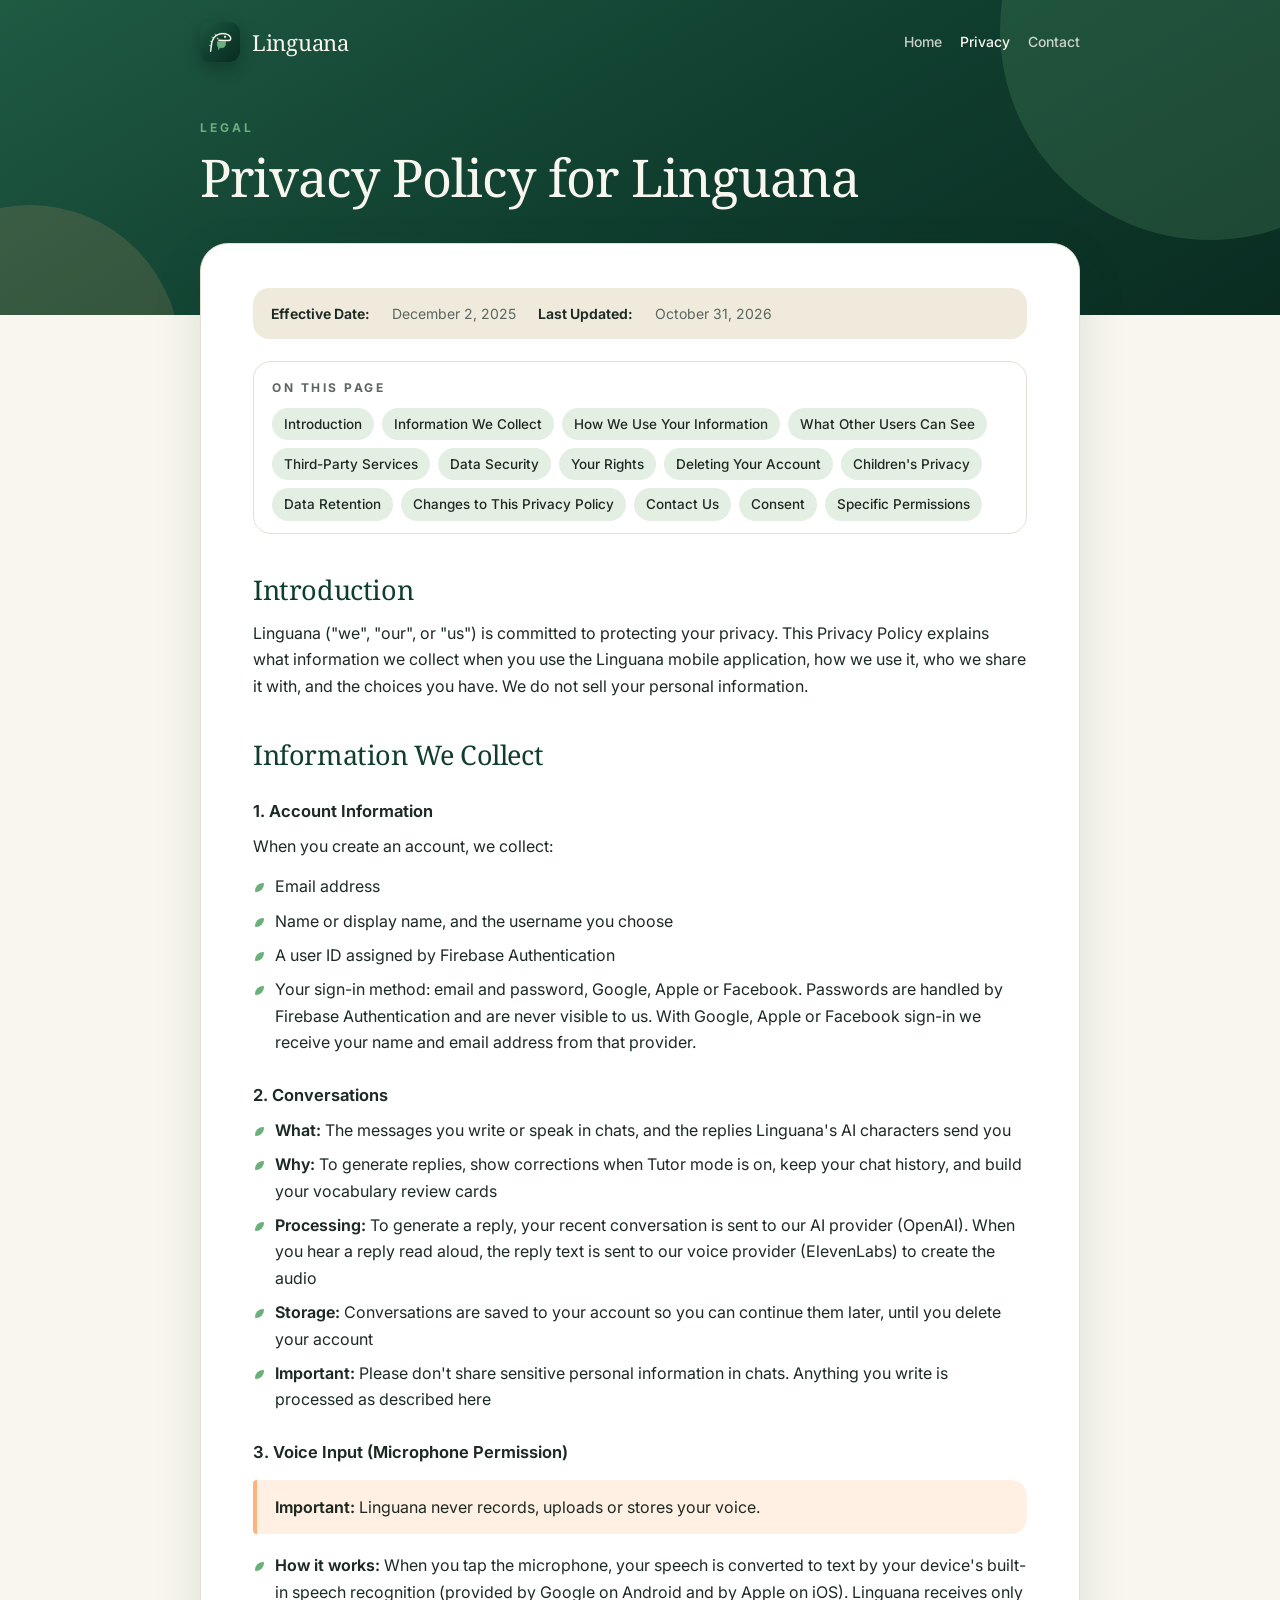
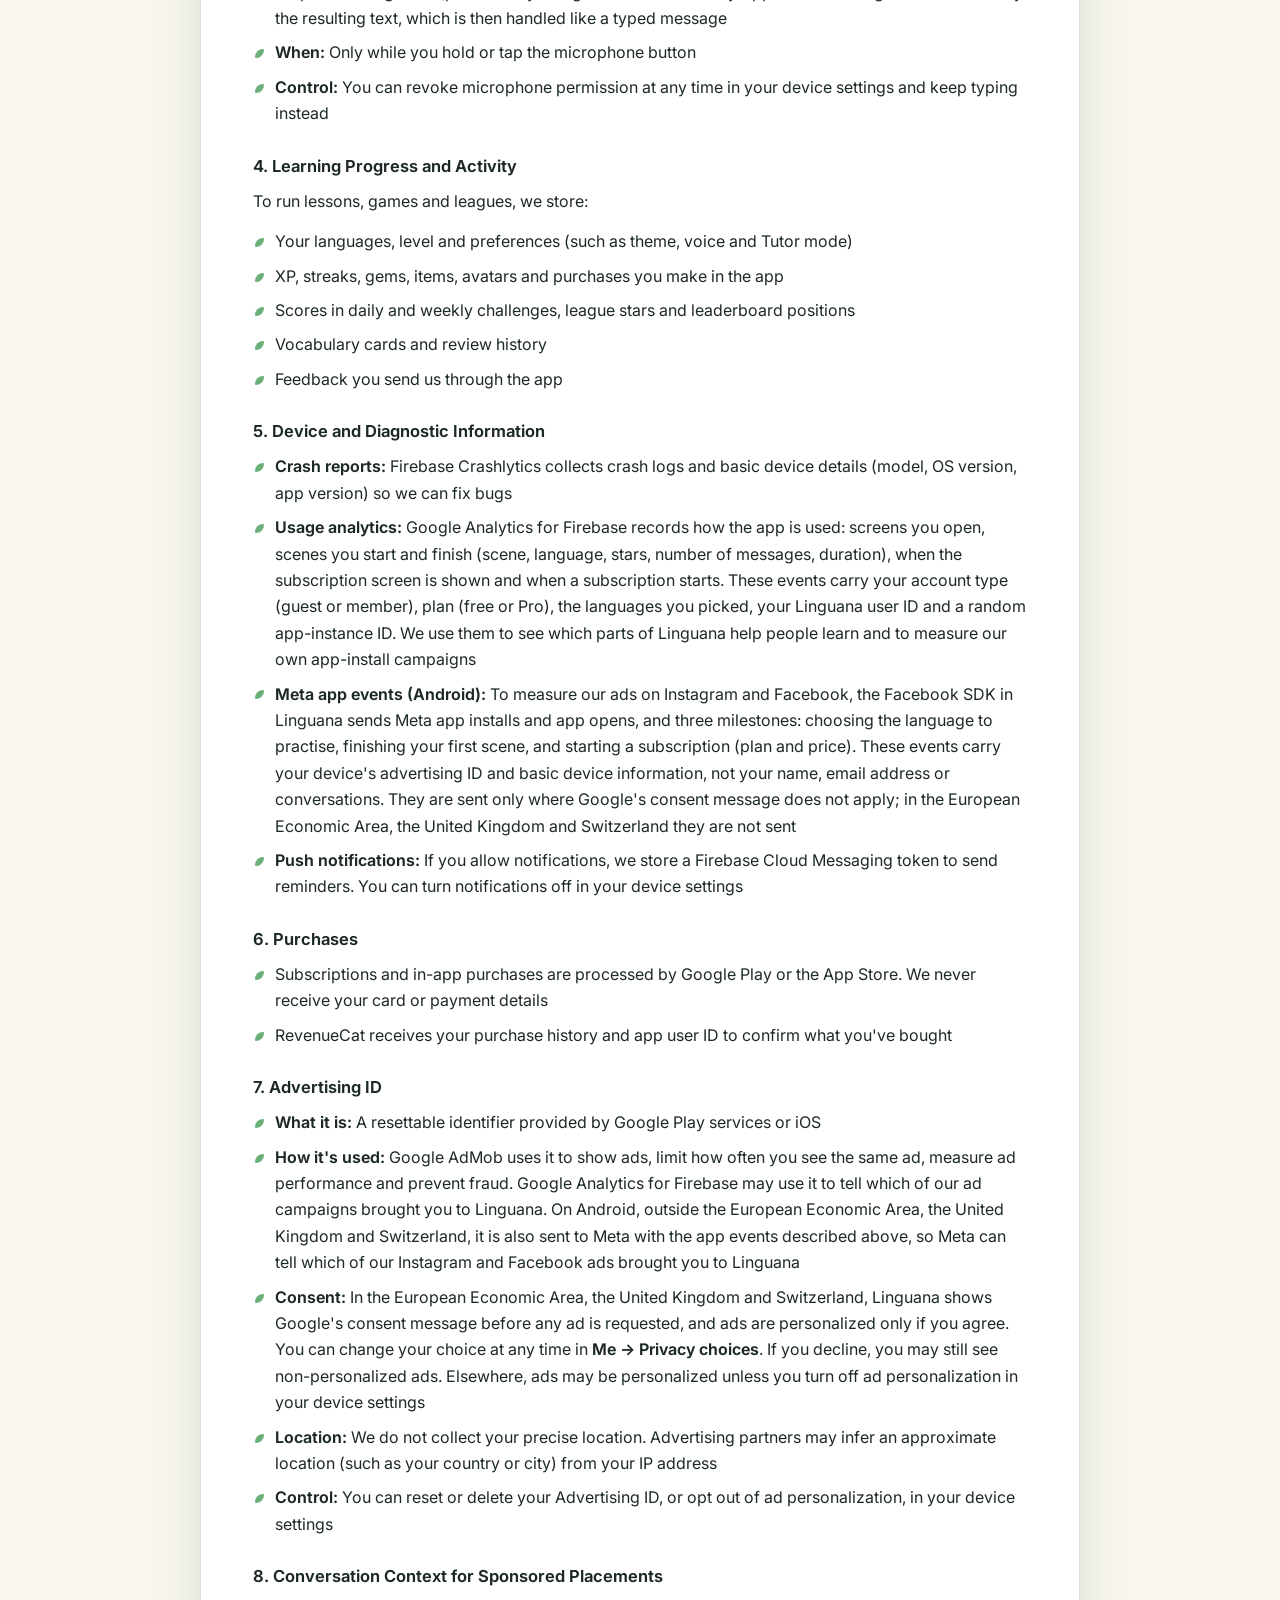
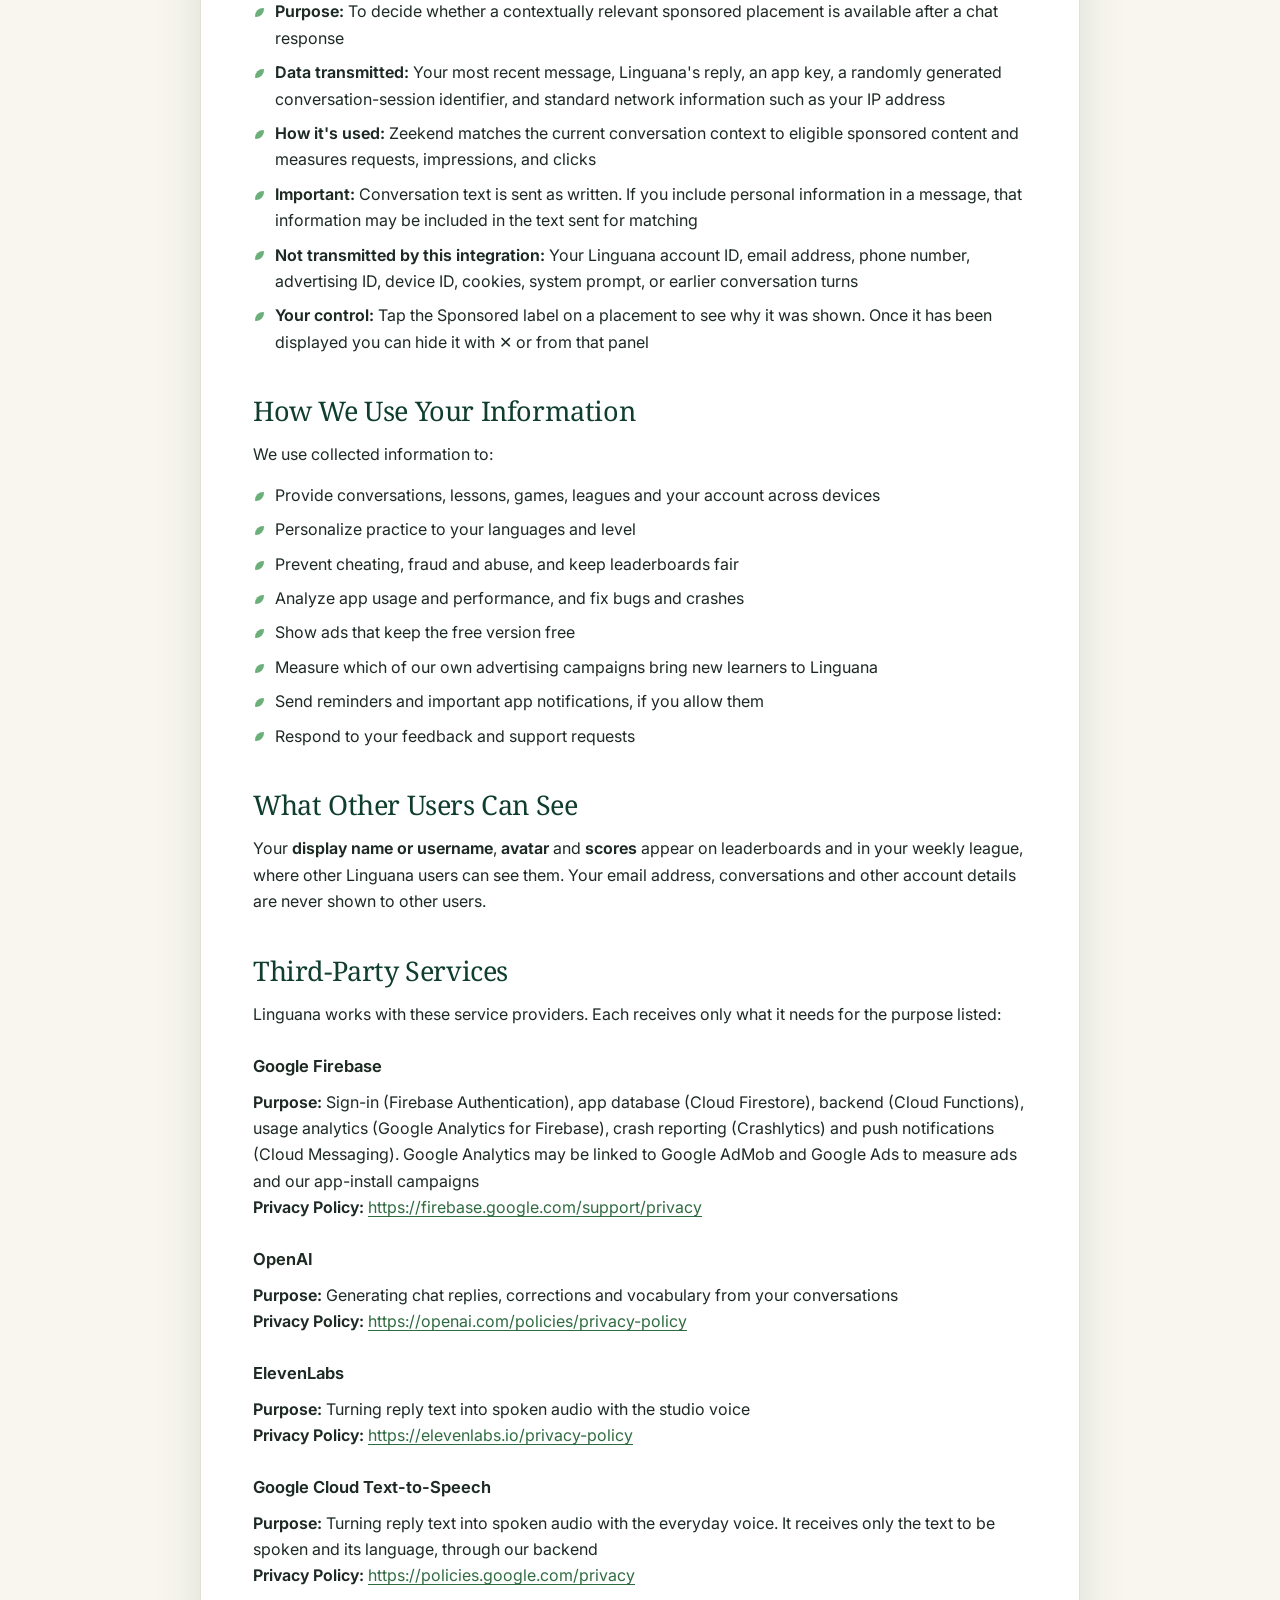
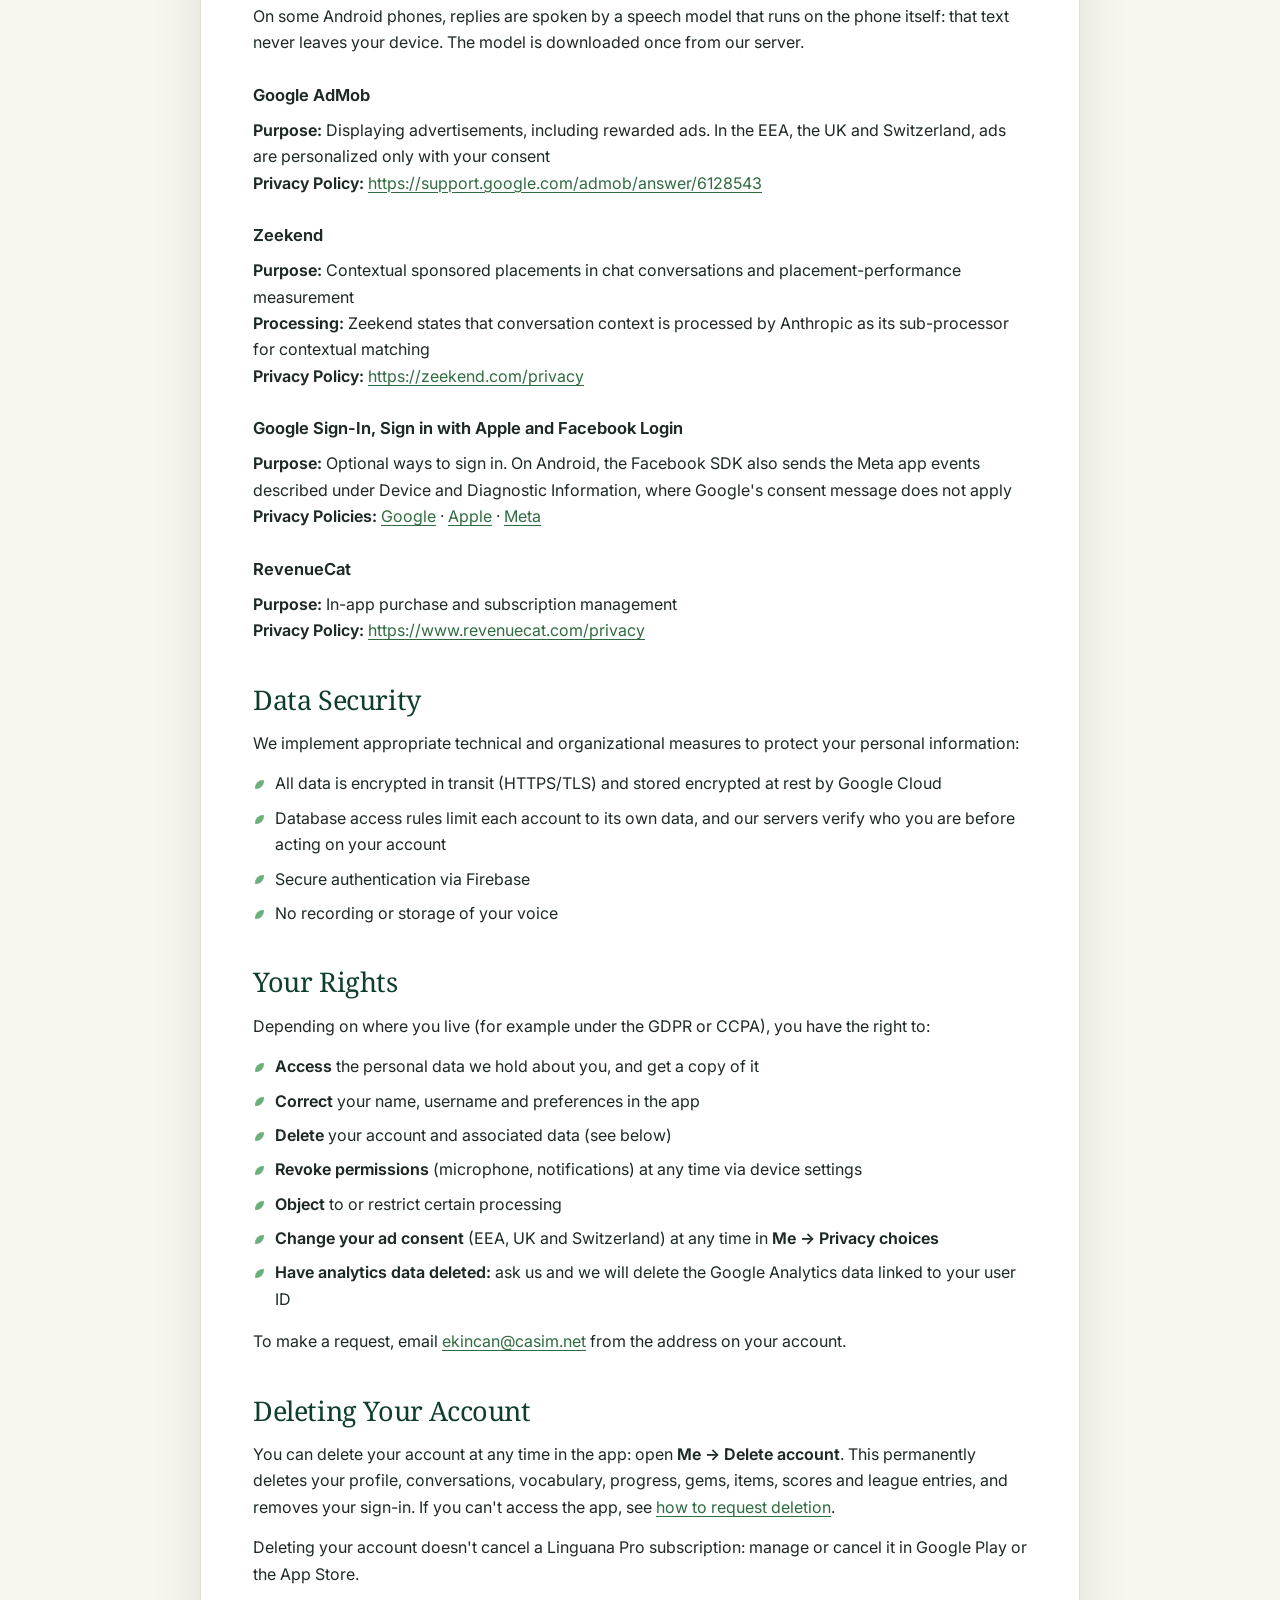
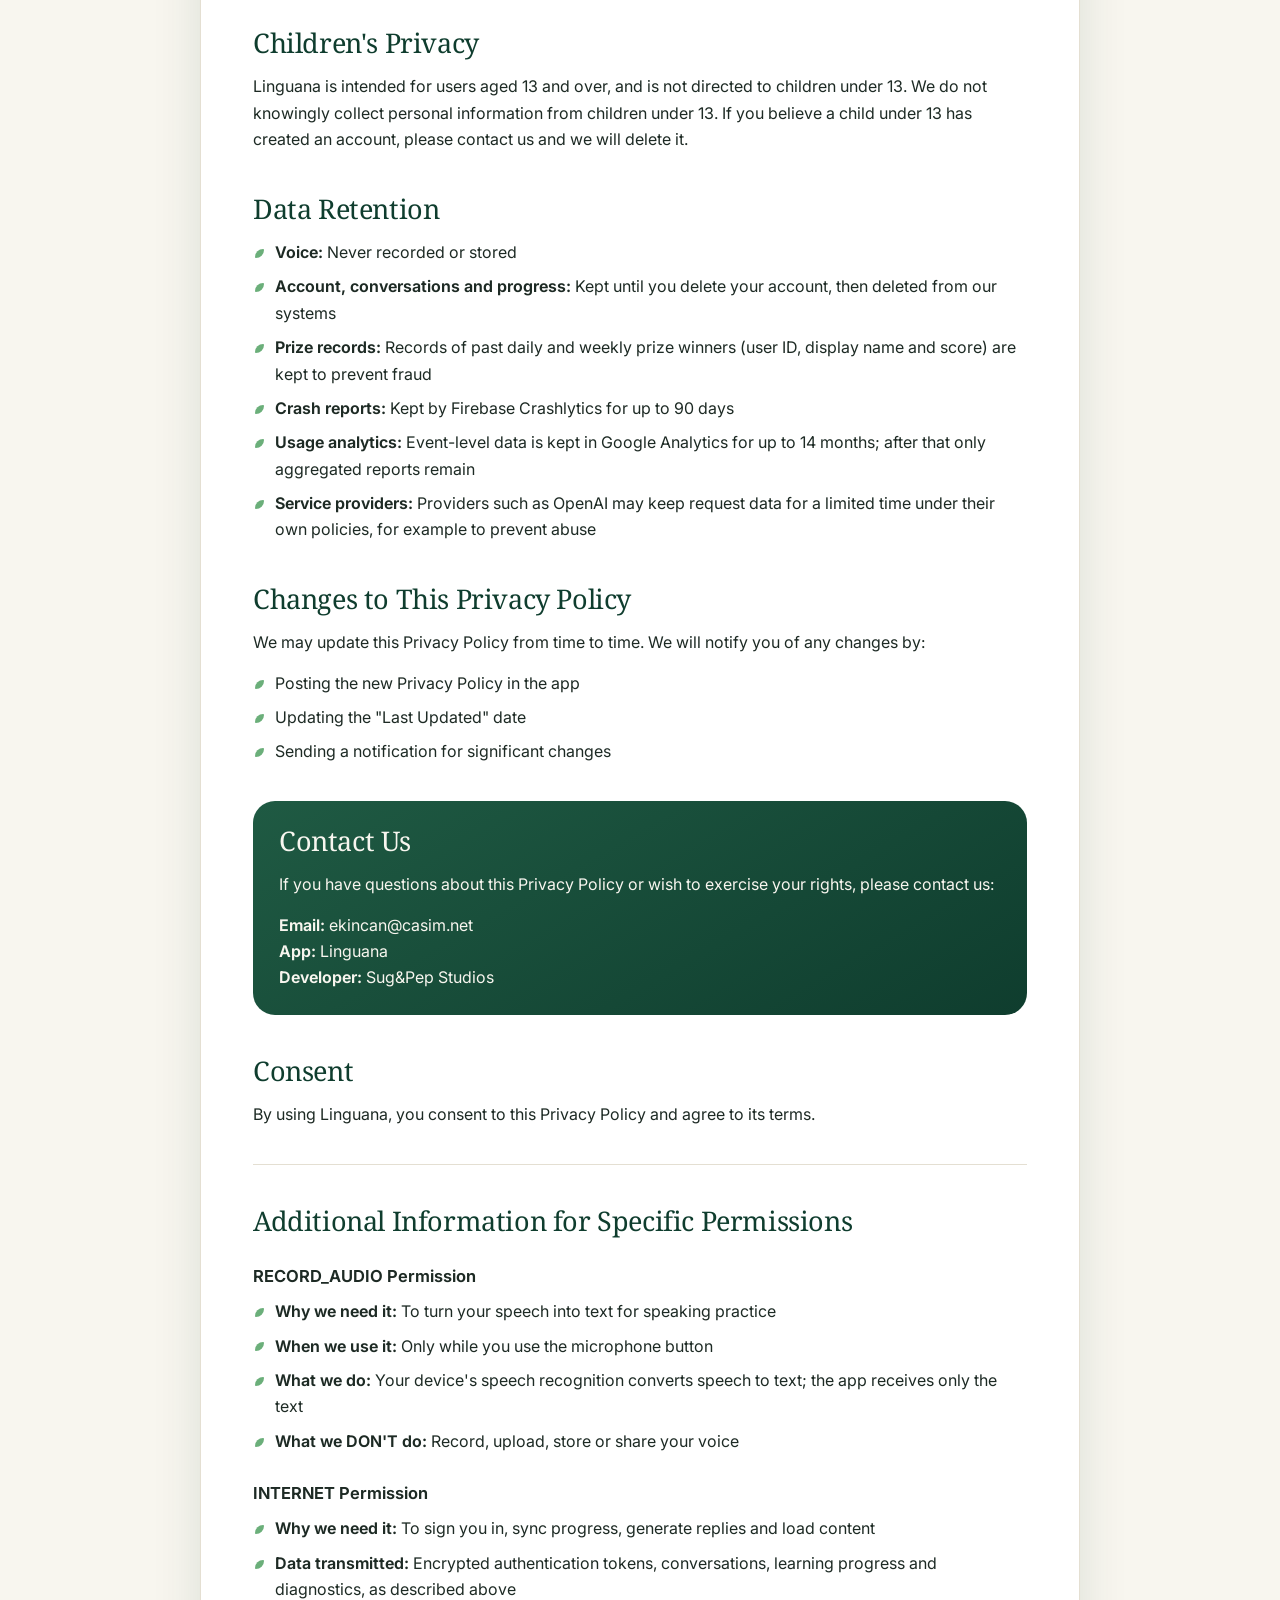
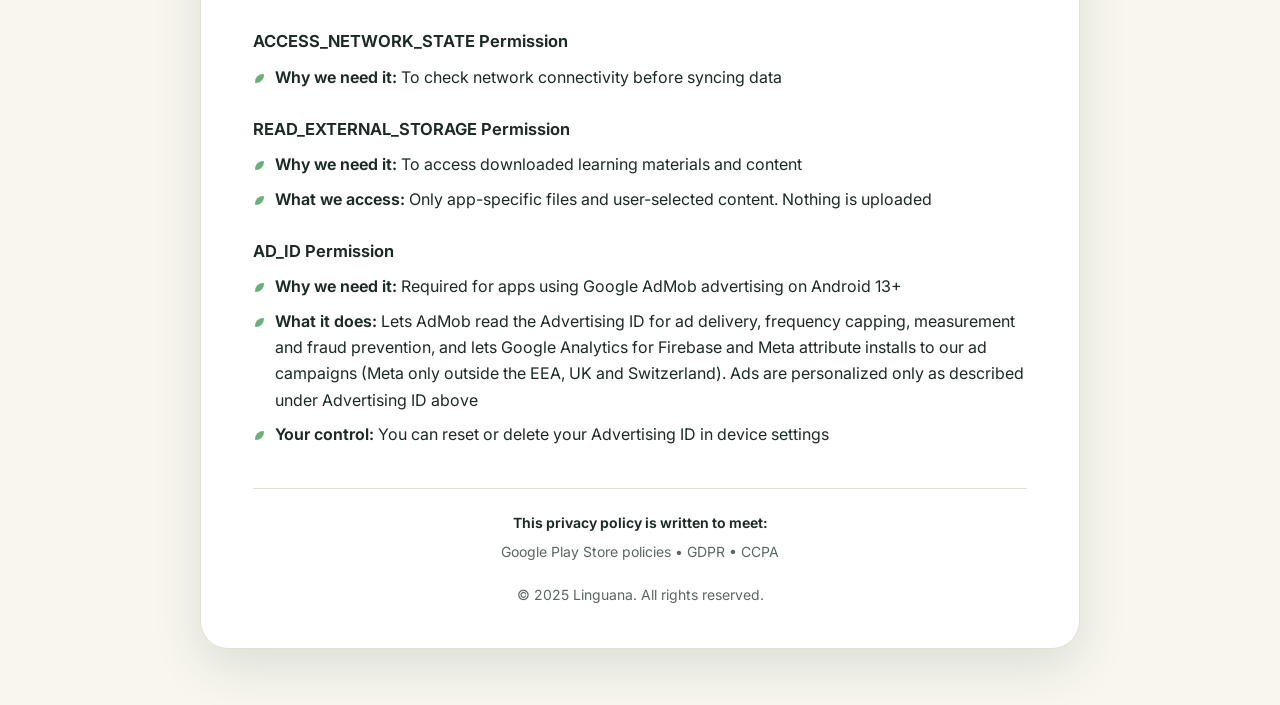
==== commit 06a51ec1: "Add Terms of Use and open-source licenses; list Google Text-to-Speech terms.html: the Terms of Use t" ====
--- a/privacy-policy.html
+++ b/privacy-policy.html
@@ -32,7 +32,7 @@
 
         <div class="meta">
             <strong>Effective Date:</strong> December 2, 2025<br>
-            <strong>Last Updated:</strong> October 15, 2026
+            <strong>Last Updated:</strong> October 31, 2026
         </div>
 
         <nav class="toc" aria-label="Contents">
@@ -168,8 +168,14 @@
             <strong>Privacy Policy:</strong> <a href="https://openai.com/policies/privacy-policy" target="_blank">https://openai.com/policies/privacy-policy</a></p>
 
             <h3>ElevenLabs</h3>
-            <p><strong>Purpose:</strong> Turning reply text into spoken audio<br>
+            <p><strong>Purpose:</strong> Turning reply text into spoken audio with the studio voice<br>
             <strong>Privacy Policy:</strong> <a href="https://elevenlabs.io/privacy-policy" target="_blank">https://elevenlabs.io/privacy-policy</a></p>
+
+            <h3>Google Cloud Text-to-Speech</h3>
+            <p><strong>Purpose:</strong> Turning reply text into spoken audio with the everyday voice. It receives only the text to be spoken and its language, through our backend<br>
+            <strong>Privacy Policy:</strong> <a href="https://policies.google.com/privacy" target="_blank">https://policies.google.com/privacy</a></p>
+
+            <p>On some Android phones, replies are spoken by a speech model that runs on the phone itself: that text never leaves your device. The model is downloaded once from our server.</p>
 
             <h3>Google AdMob</h3>
             <p><strong>Purpose:</strong> Displaying advertisements, including rewarded ads. In the EEA, the UK and Switzerland, ads are personalized only with your consent<br>
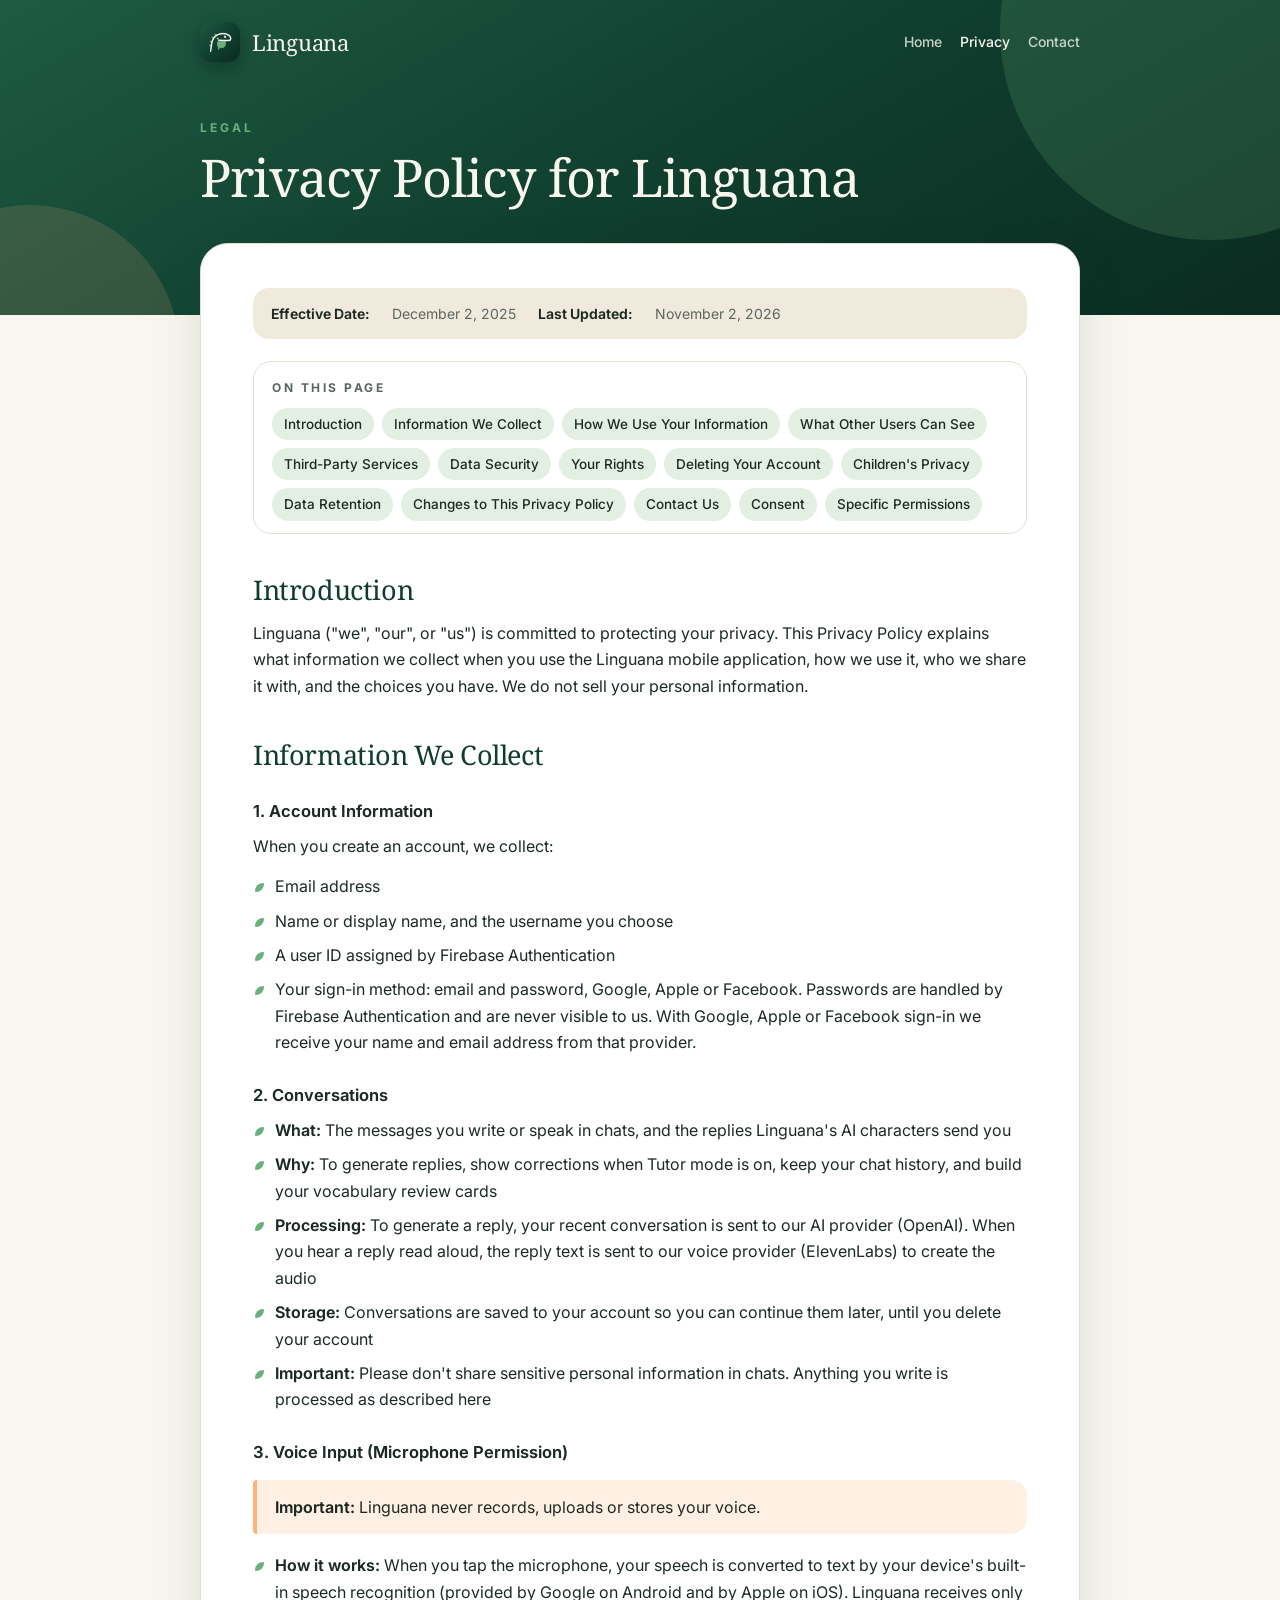
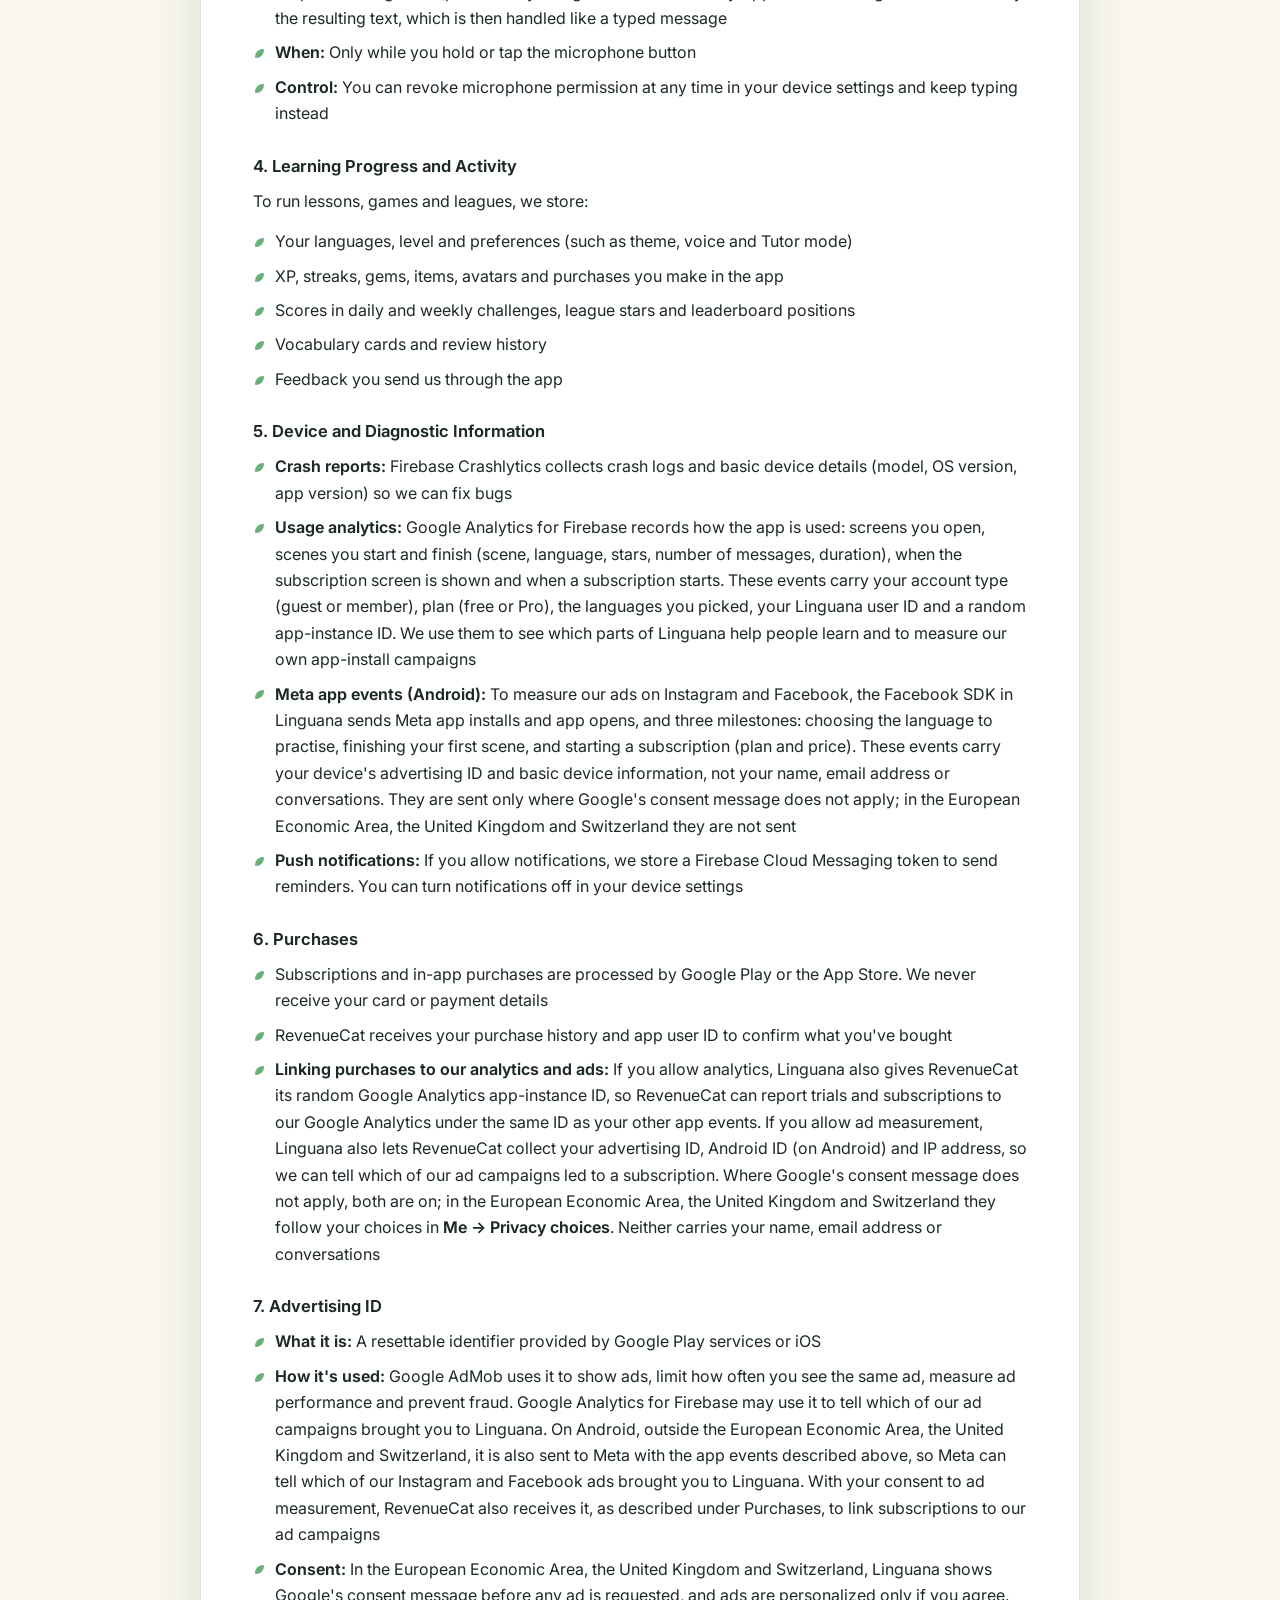
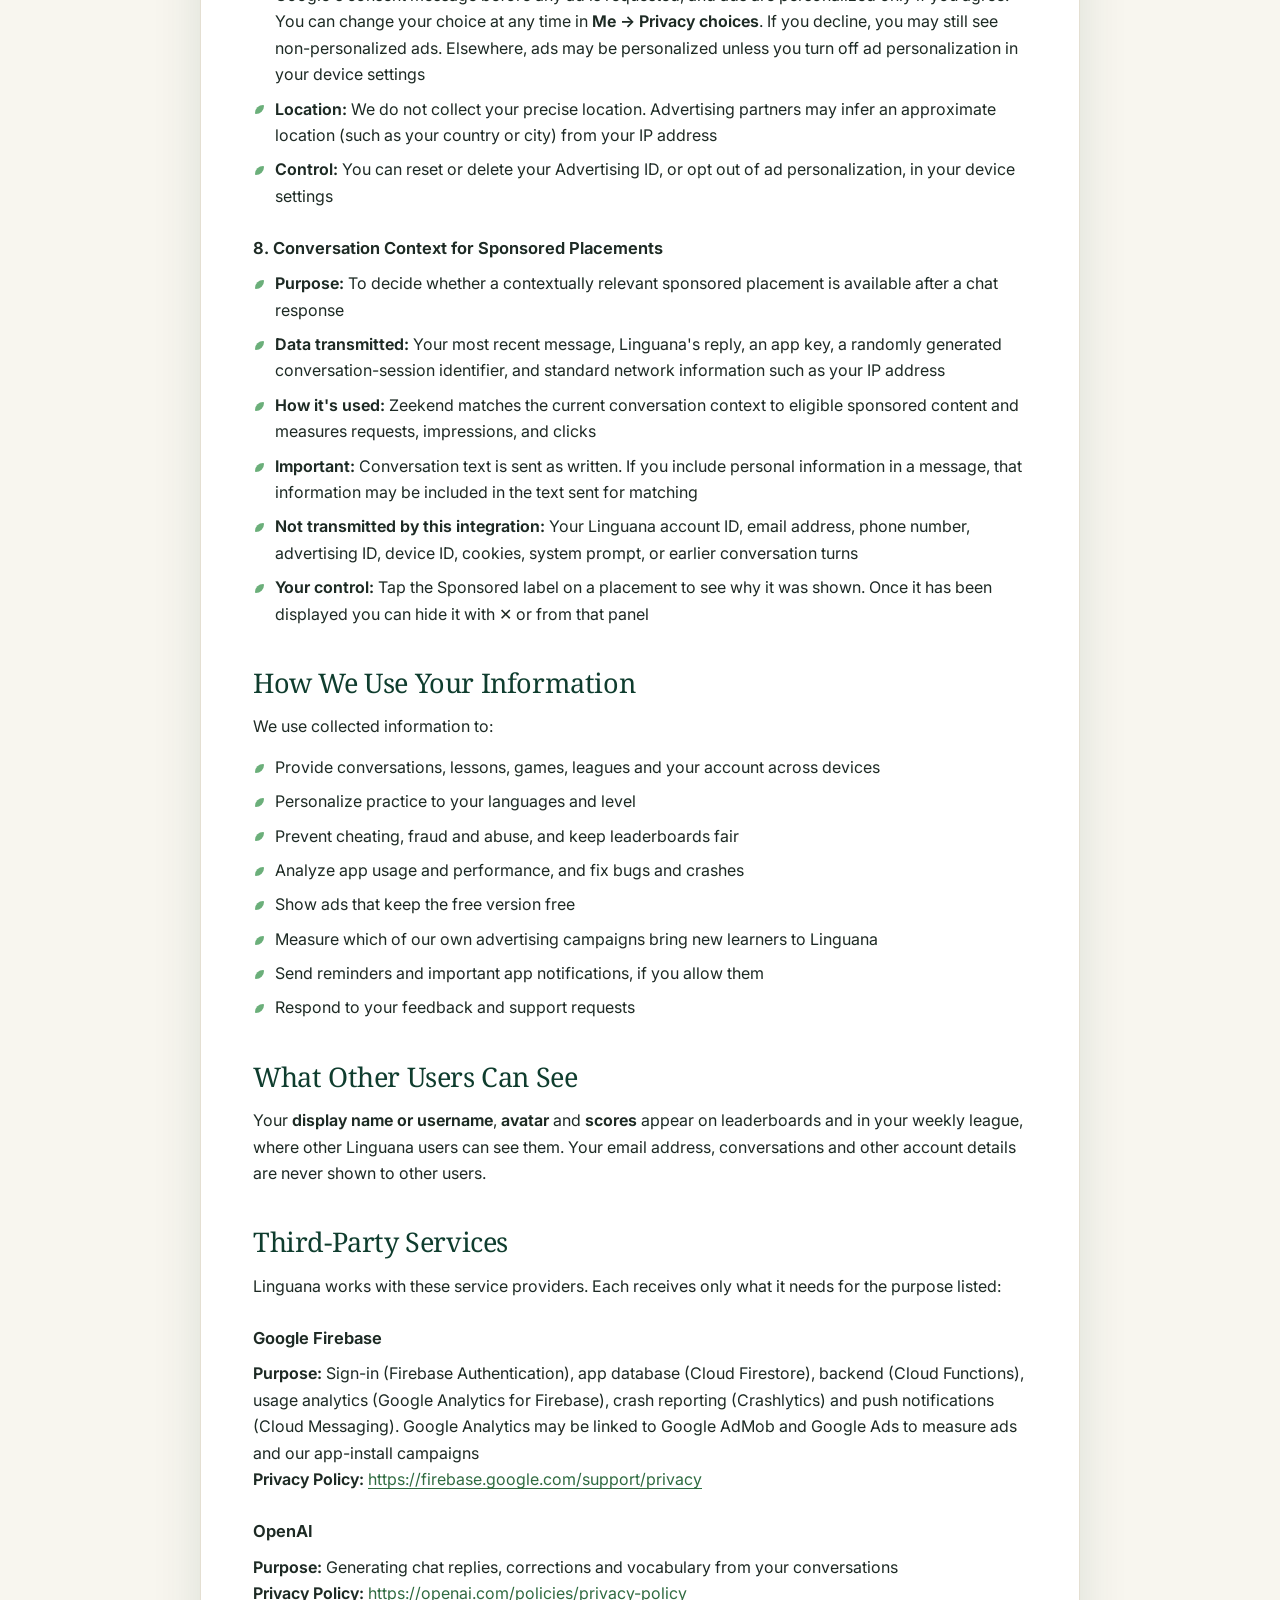
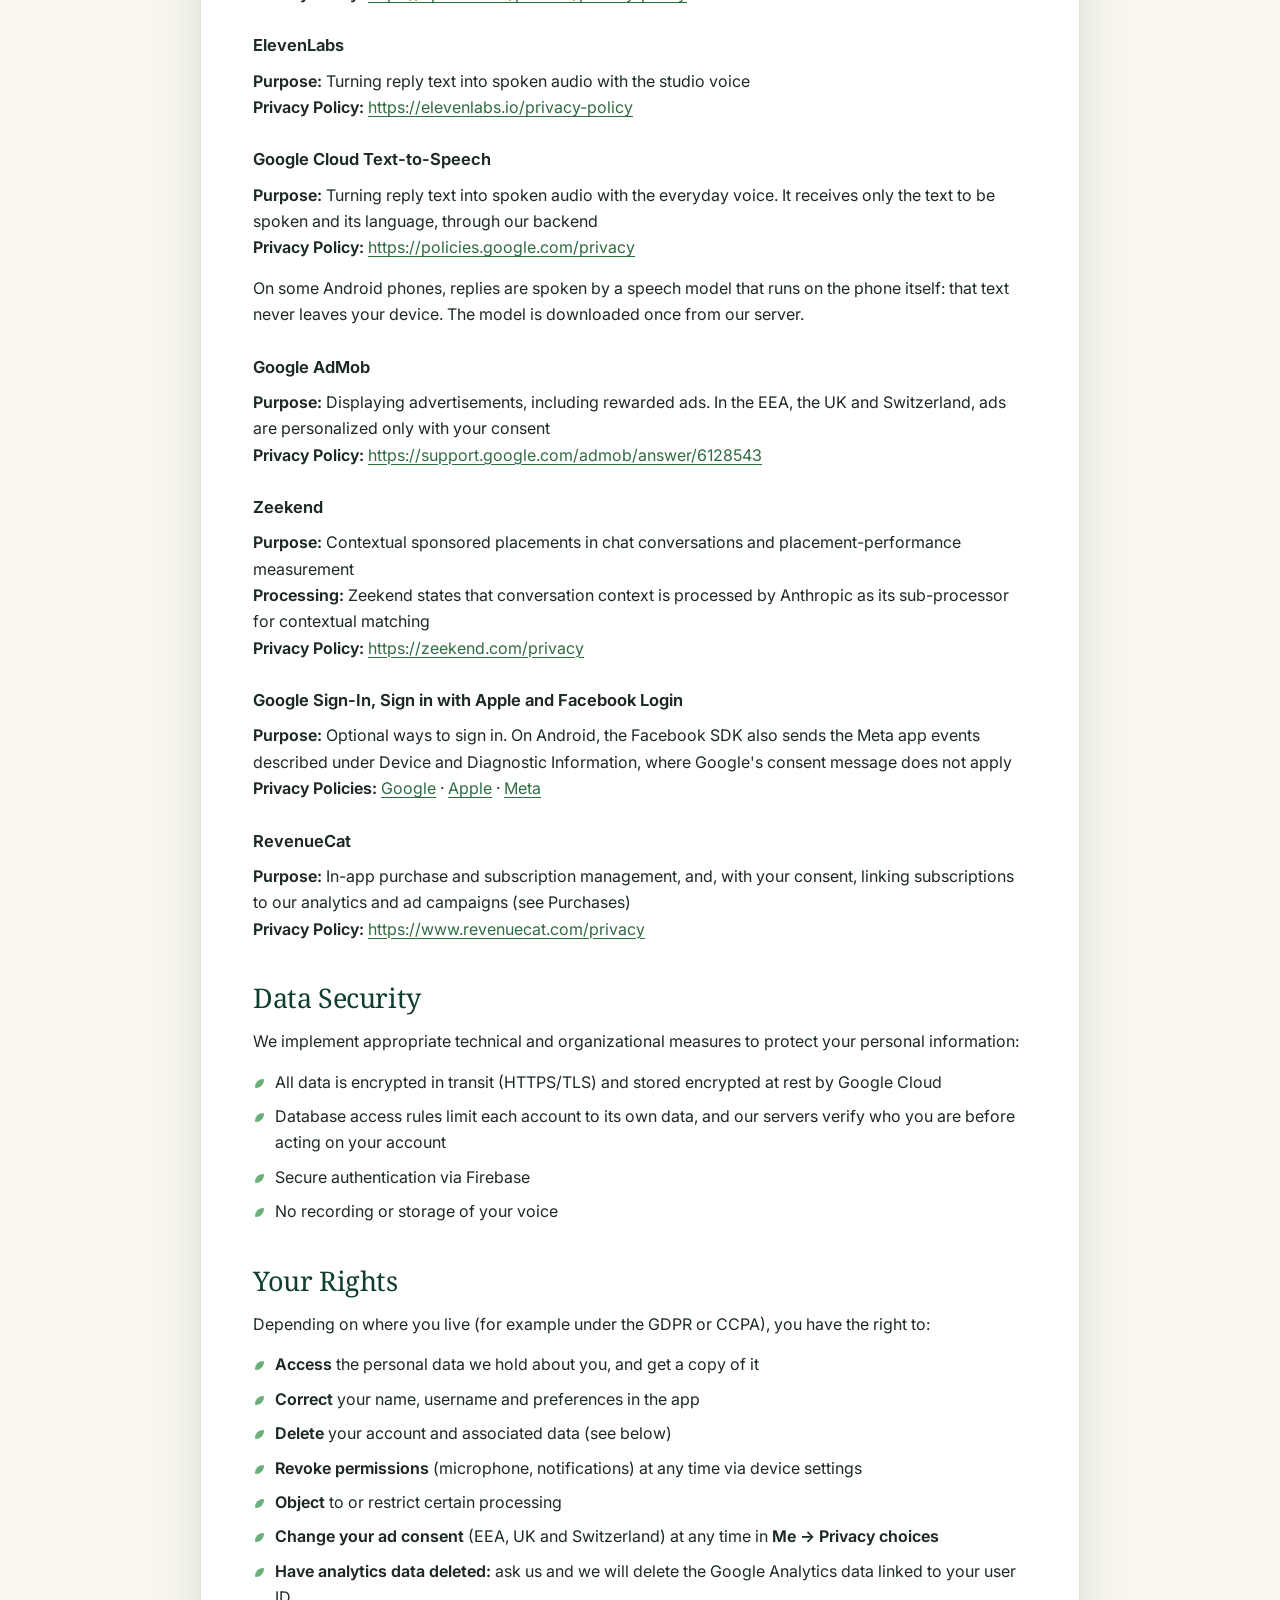
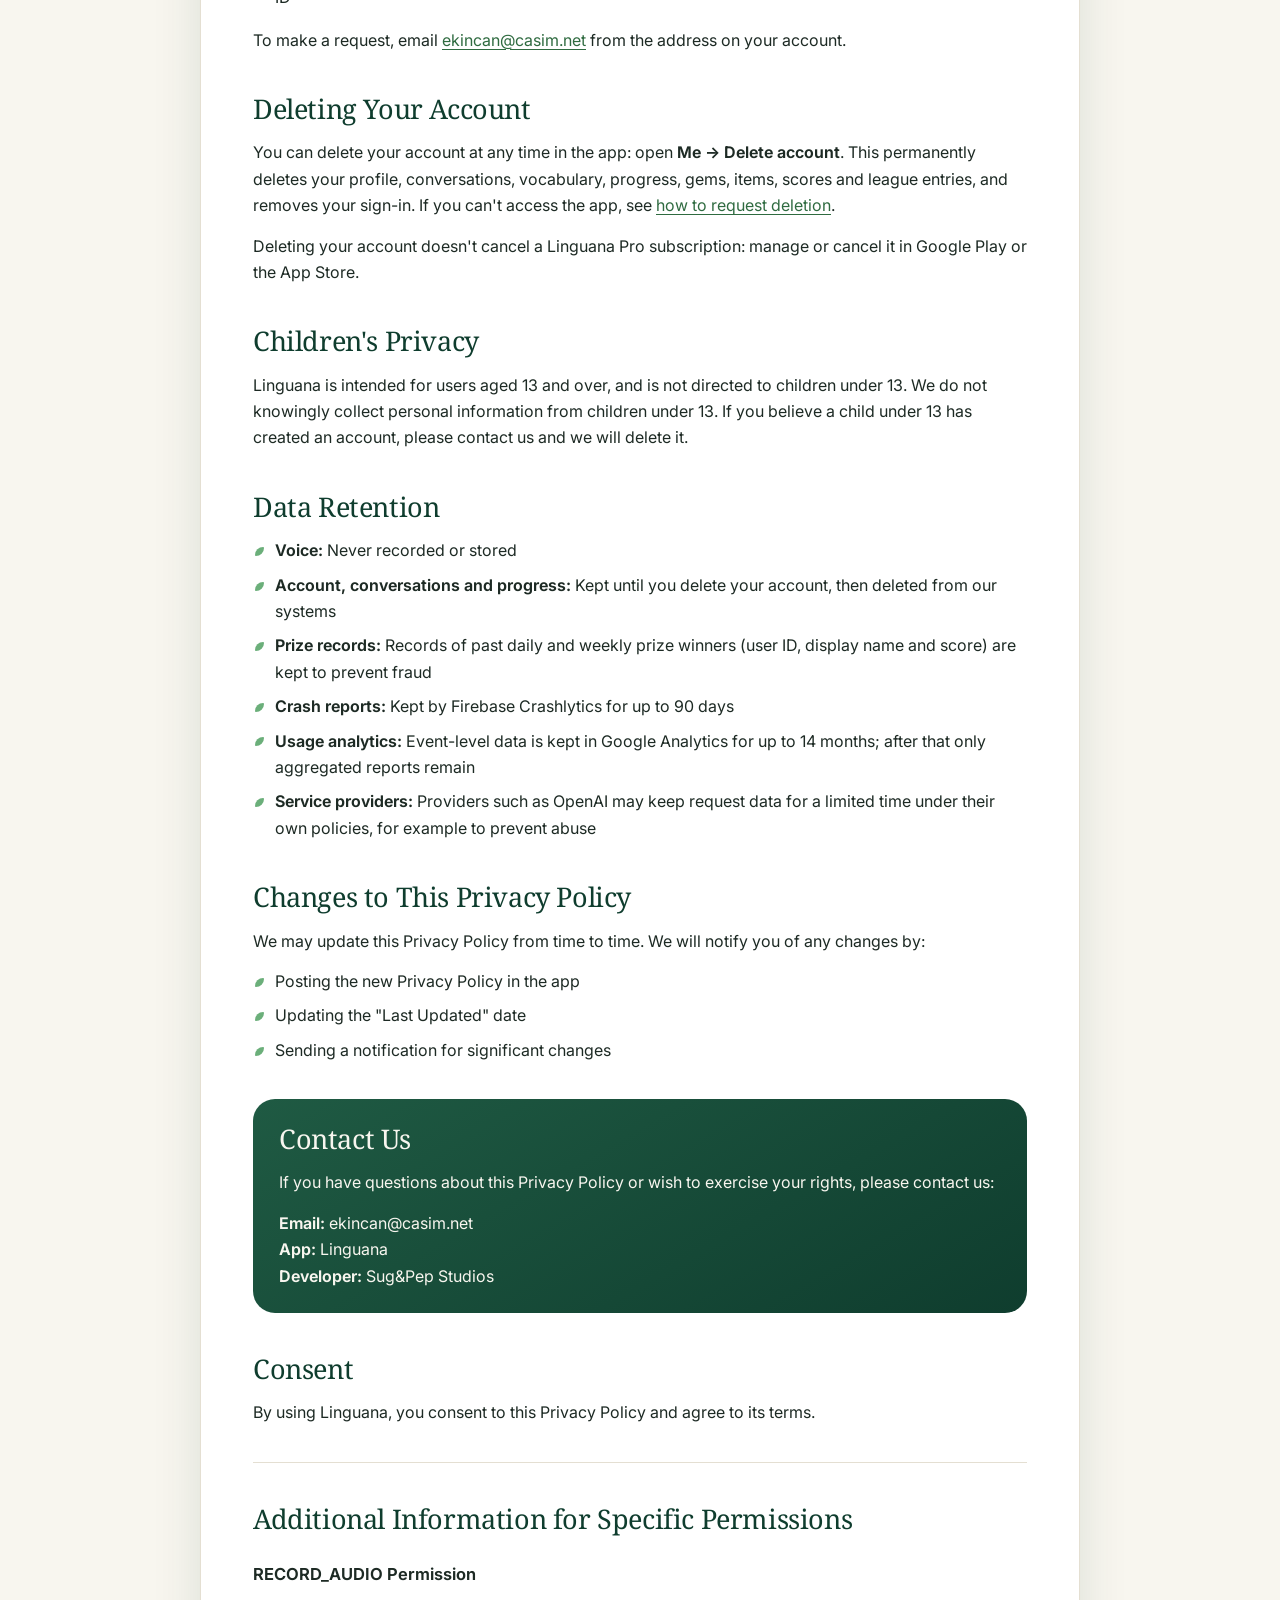
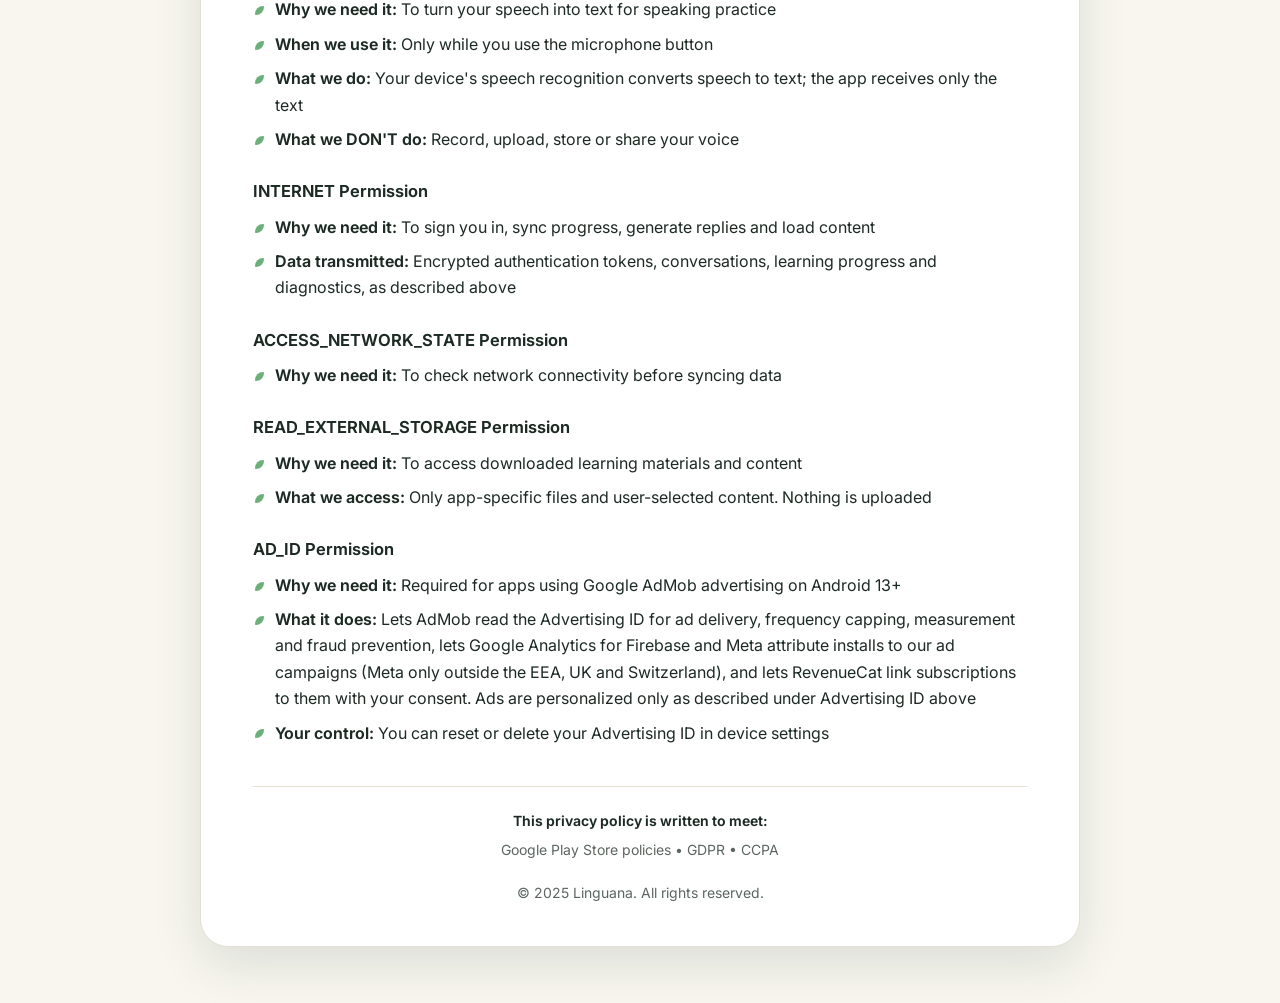
==== commit 195f3fb1: "Privacy policy: RevenueCat links subscriptions to analytics and ads From app 1.7.6, with consent, Re" ====
--- a/privacy-policy.html
+++ b/privacy-policy.html
@@ -32,7 +32,7 @@
 
         <div class="meta">
             <strong>Effective Date:</strong> December 2, 2025<br>
-            <strong>Last Updated:</strong> October 31, 2026
+            <strong>Last Updated:</strong> November 2, 2026
         </div>
 
         <nav class="toc" aria-label="Contents">
@@ -113,12 +113,13 @@
             <ul>
                 <li>Subscriptions and in-app purchases are processed by Google Play or the App Store. We never receive your card or payment details</li>
                 <li>RevenueCat receives your purchase history and app user ID to confirm what you've bought</li>
+                <li><strong>Linking purchases to our analytics and ads:</strong> If you allow analytics, Linguana also gives RevenueCat its random Google Analytics app-instance ID, so RevenueCat can report trials and subscriptions to our Google Analytics under the same ID as your other app events. If you allow ad measurement, Linguana also lets RevenueCat collect your advertising ID, Android ID (on Android) and IP address, so we can tell which of our ad campaigns led to a subscription. Where Google's consent message does not apply, both are on; in the European Economic Area, the United Kingdom and Switzerland they follow your choices in <strong>Me → Privacy choices</strong>. Neither carries your name, email address or conversations</li>
             </ul>
 
             <h3>7. Advertising ID</h3>
             <ul>
                 <li><strong>What it is:</strong> A resettable identifier provided by Google Play services or iOS</li>
-                <li><strong>How it's used:</strong> Google AdMob uses it to show ads, limit how often you see the same ad, measure ad performance and prevent fraud. Google Analytics for Firebase may use it to tell which of our ad campaigns brought you to Linguana. On Android, outside the European Economic Area, the United Kingdom and Switzerland, it is also sent to Meta with the app events described above, so Meta can tell which of our Instagram and Facebook ads brought you to Linguana</li>
+                <li><strong>How it's used:</strong> Google AdMob uses it to show ads, limit how often you see the same ad, measure ad performance and prevent fraud. Google Analytics for Firebase may use it to tell which of our ad campaigns brought you to Linguana. On Android, outside the European Economic Area, the United Kingdom and Switzerland, it is also sent to Meta with the app events described above, so Meta can tell which of our Instagram and Facebook ads brought you to Linguana. With your consent to ad measurement, RevenueCat also receives it, as described under Purchases, to link subscriptions to our ad campaigns</li>
                 <li><strong>Consent:</strong> In the European Economic Area, the United Kingdom and Switzerland, Linguana shows Google's consent message before any ad is requested, and ads are personalized only if you agree. You can change your choice at any time in <strong>Me → Privacy choices</strong>. If you decline, you may still see non-personalized ads. Elsewhere, ads may be personalized unless you turn off ad personalization in your device settings</li>
                 <li><strong>Location:</strong> We do not collect your precise location. Advertising partners may infer an approximate location (such as your country or city) from your IP address</li>
                 <li><strong>Control:</strong> You can reset or delete your Advertising ID, or opt out of ad personalization, in your device settings</li>
@@ -191,7 +192,7 @@
             <strong>Privacy Policies:</strong> <a href="https://policies.google.com/privacy" target="_blank">Google</a> · <a href="https://www.apple.com/legal/privacy/" target="_blank">Apple</a> · <a href="https://www.facebook.com/privacy/explanation" target="_blank">Meta</a></p>
 
             <h3>RevenueCat</h3>
-            <p><strong>Purpose:</strong> In-app purchase and subscription management<br>
+            <p><strong>Purpose:</strong> In-app purchase and subscription management, and, with your consent, linking subscriptions to our analytics and ad campaigns (see Purchases)<br>
             <strong>Privacy Policy:</strong> <a href="https://www.revenuecat.com/privacy" target="_blank">https://www.revenuecat.com/privacy</a></p>
         </div>
 
@@ -302,7 +303,7 @@
             <h3>AD_ID Permission</h3>
             <ul>
                 <li><strong>Why we need it:</strong> Required for apps using Google AdMob advertising on Android 13+</li>
-                <li><strong>What it does:</strong> Lets AdMob read the Advertising ID for ad delivery, frequency capping, measurement and fraud prevention, and lets Google Analytics for Firebase and Meta attribute installs to our ad campaigns (Meta only outside the EEA, UK and Switzerland). Ads are personalized only as described under Advertising ID above</li>
+                <li><strong>What it does:</strong> Lets AdMob read the Advertising ID for ad delivery, frequency capping, measurement and fraud prevention, lets Google Analytics for Firebase and Meta attribute installs to our ad campaigns (Meta only outside the EEA, UK and Switzerland), and lets RevenueCat link subscriptions to them with your consent. Ads are personalized only as described under Advertising ID above</li>
                 <li><strong>Your control:</strong> You can reset or delete your Advertising ID in device settings</li>
             </ul>
         </div>
